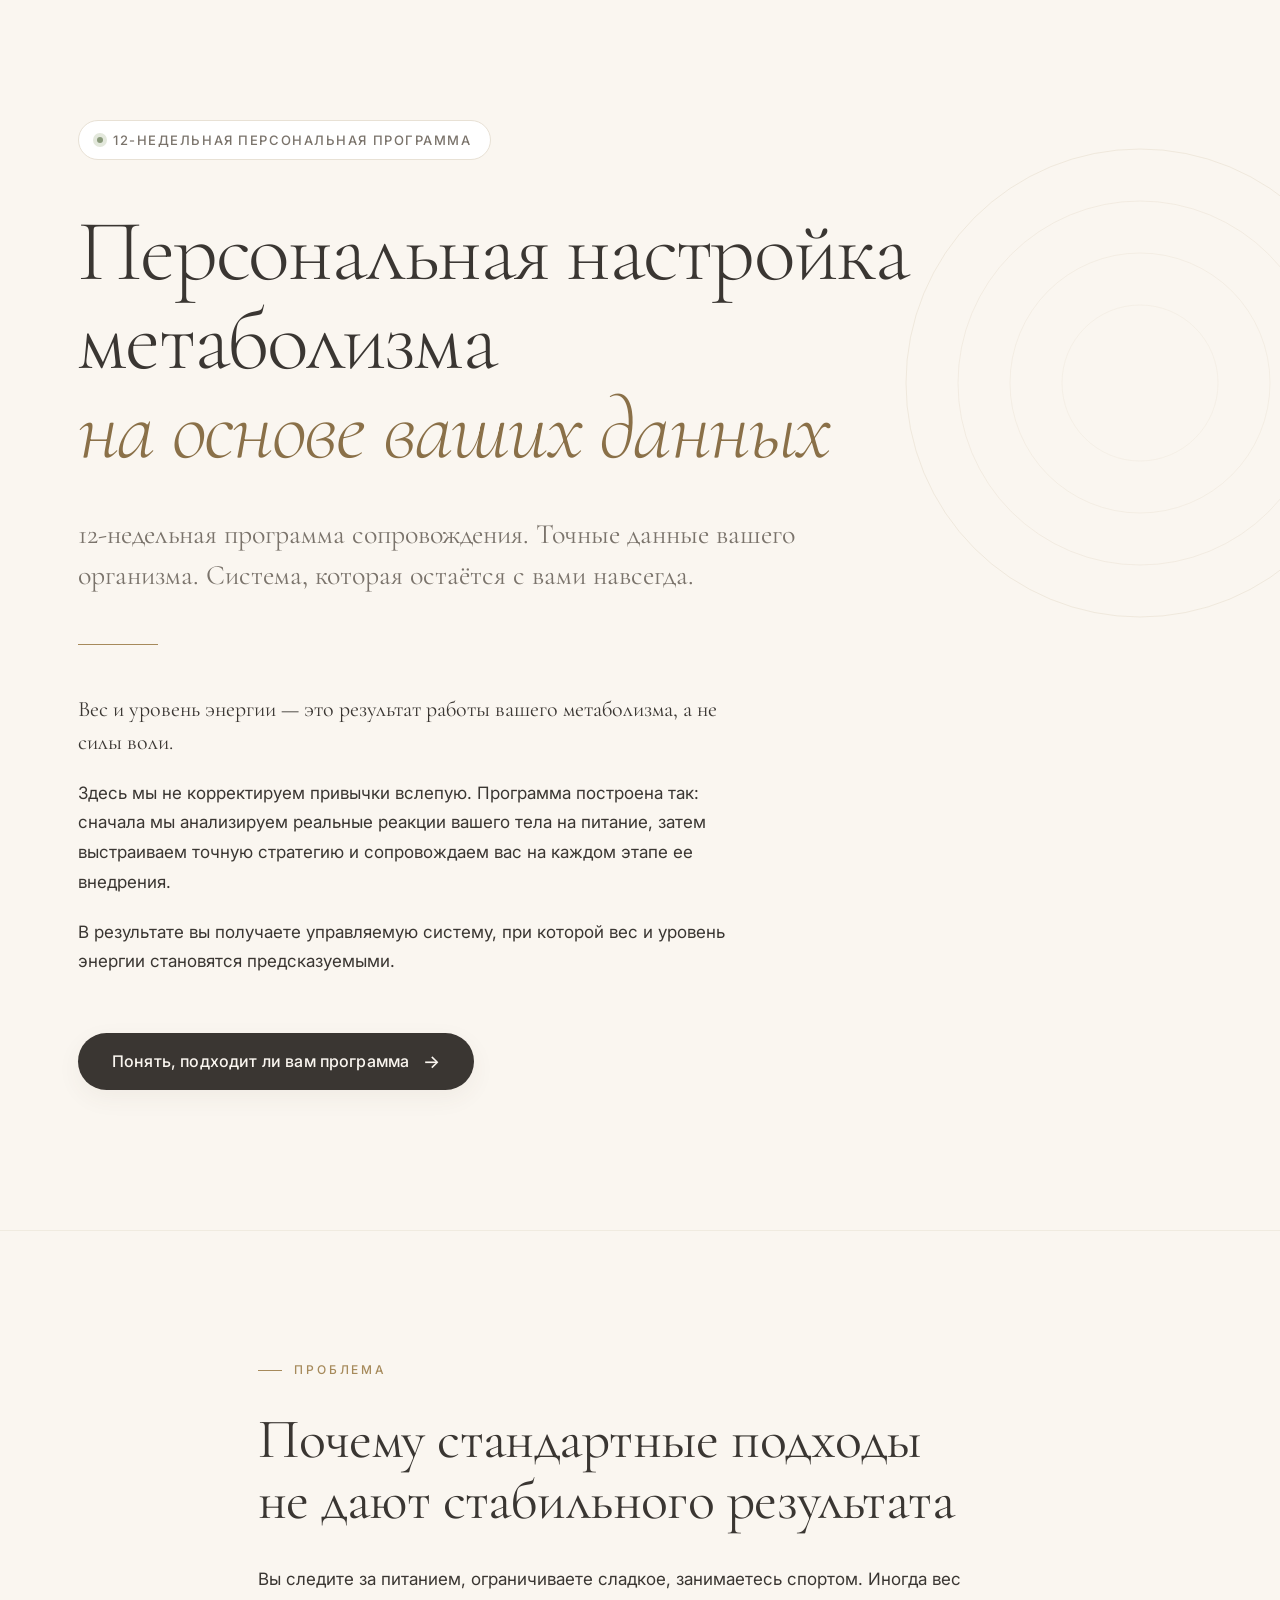
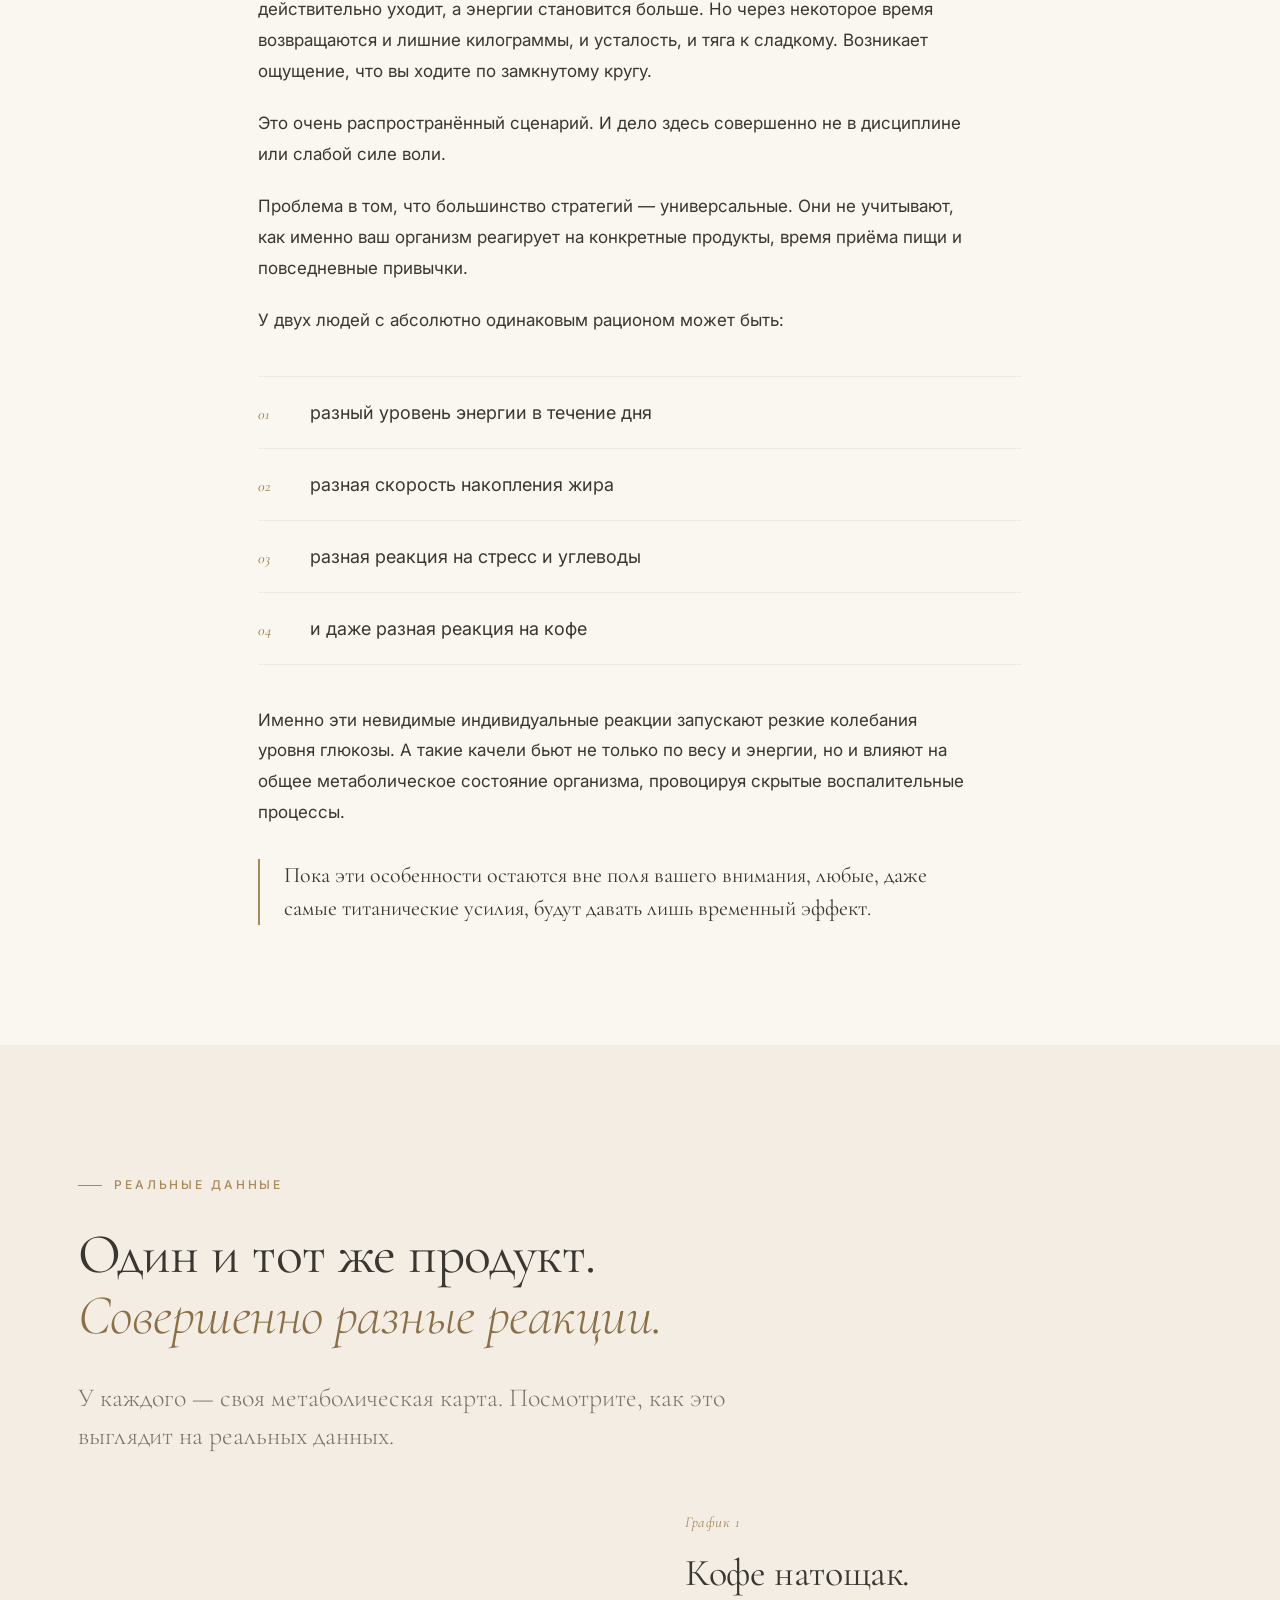
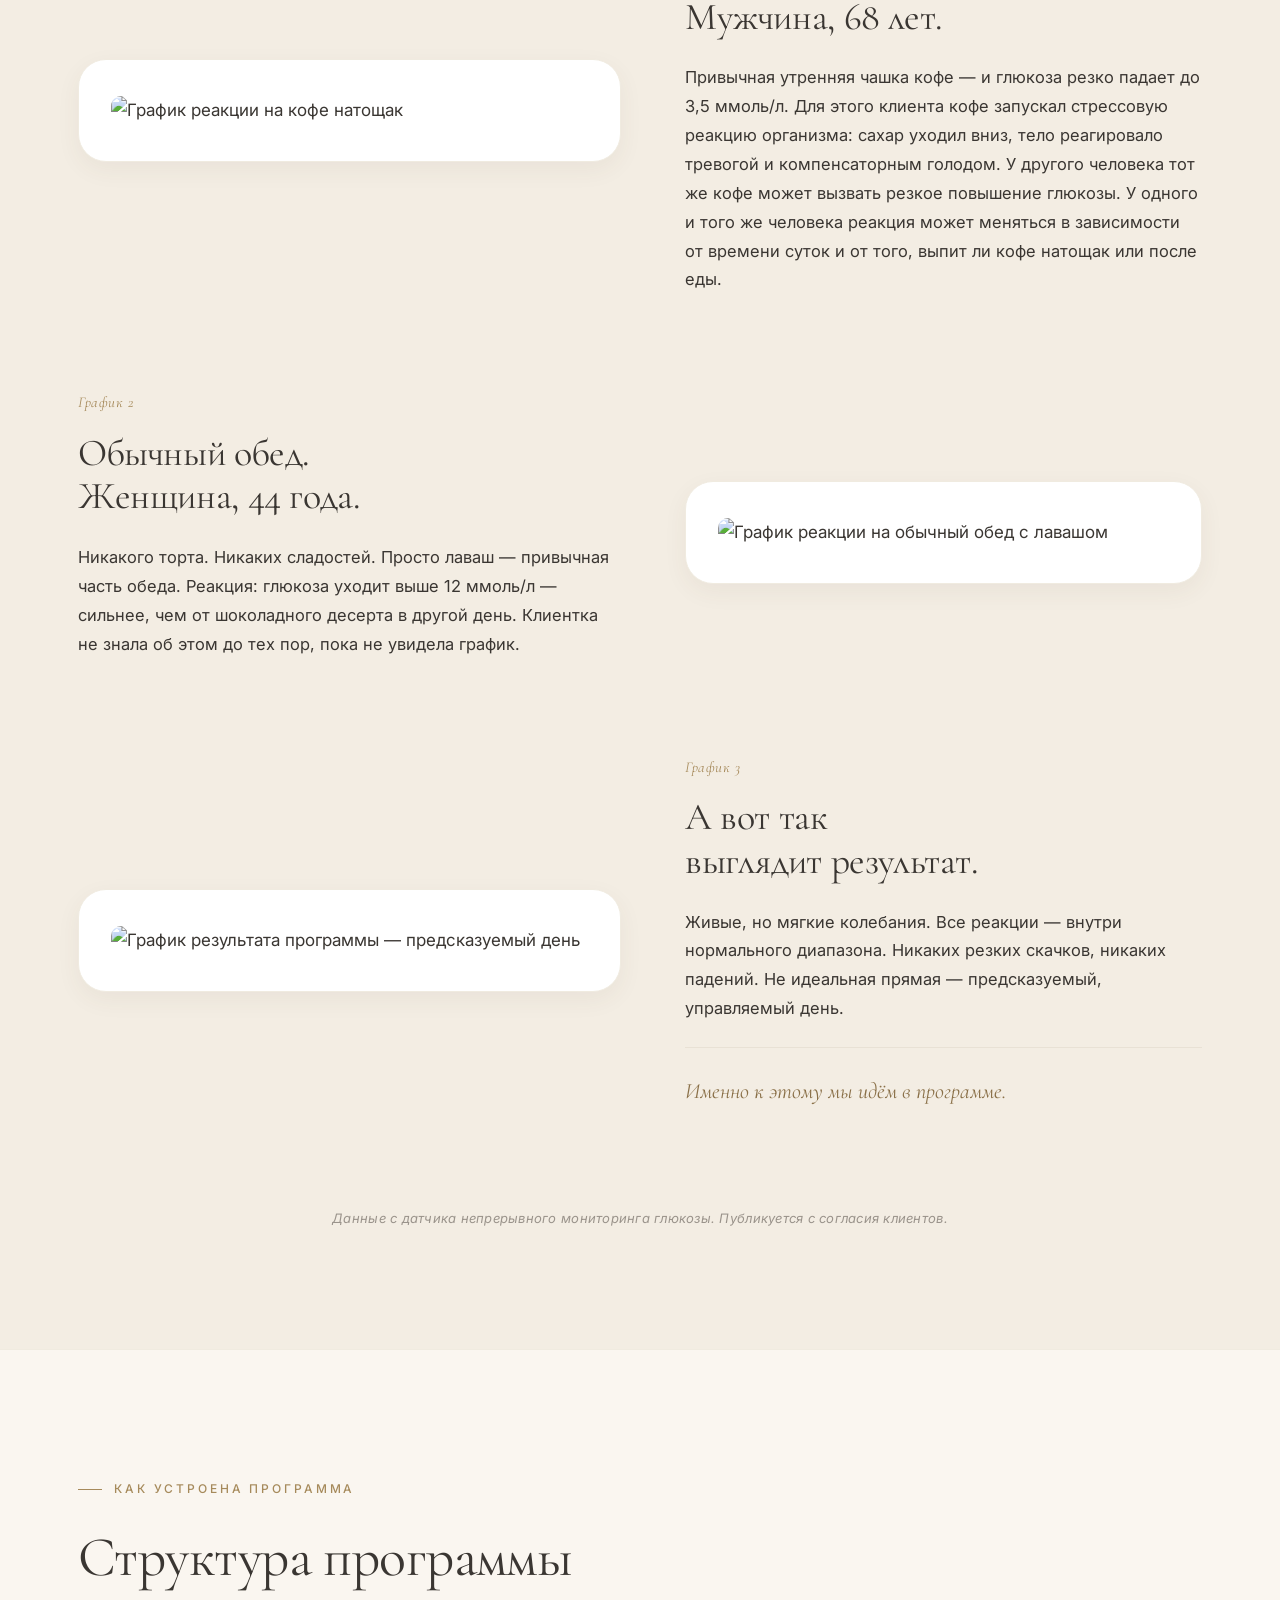
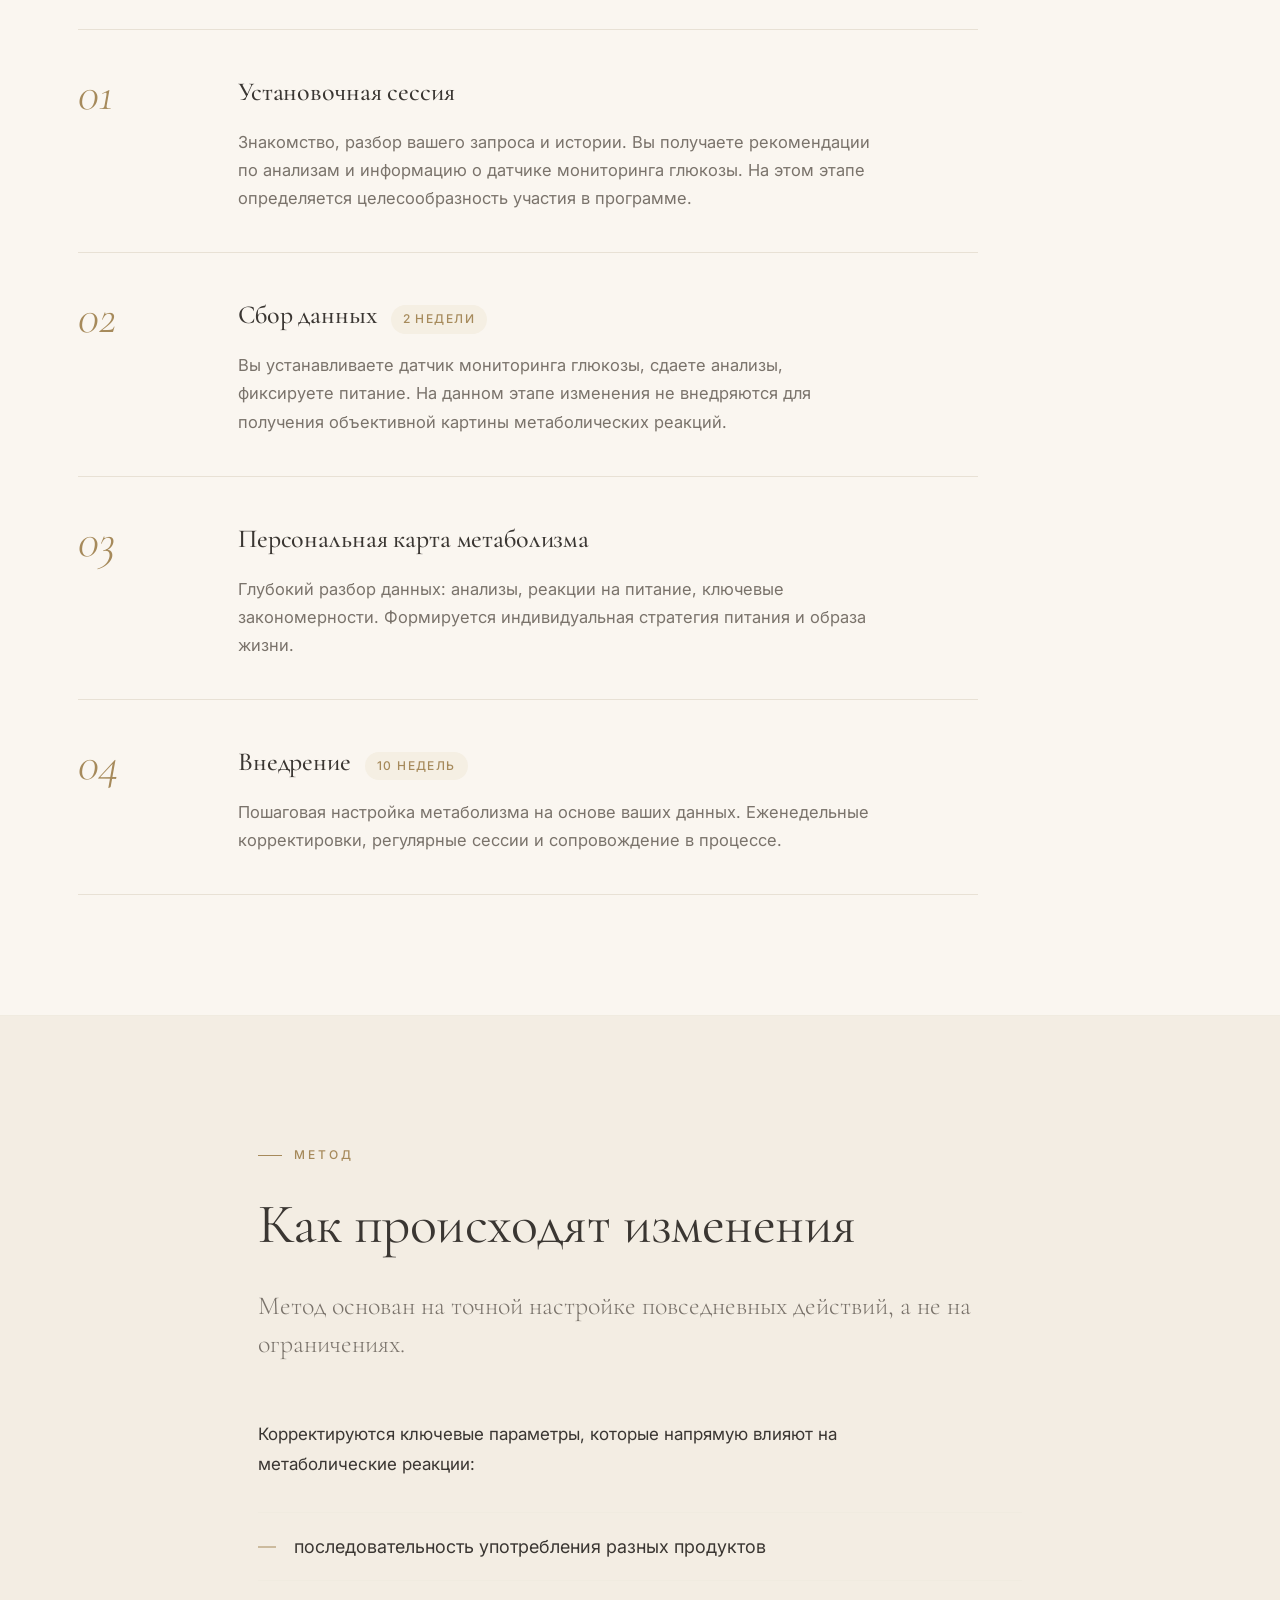
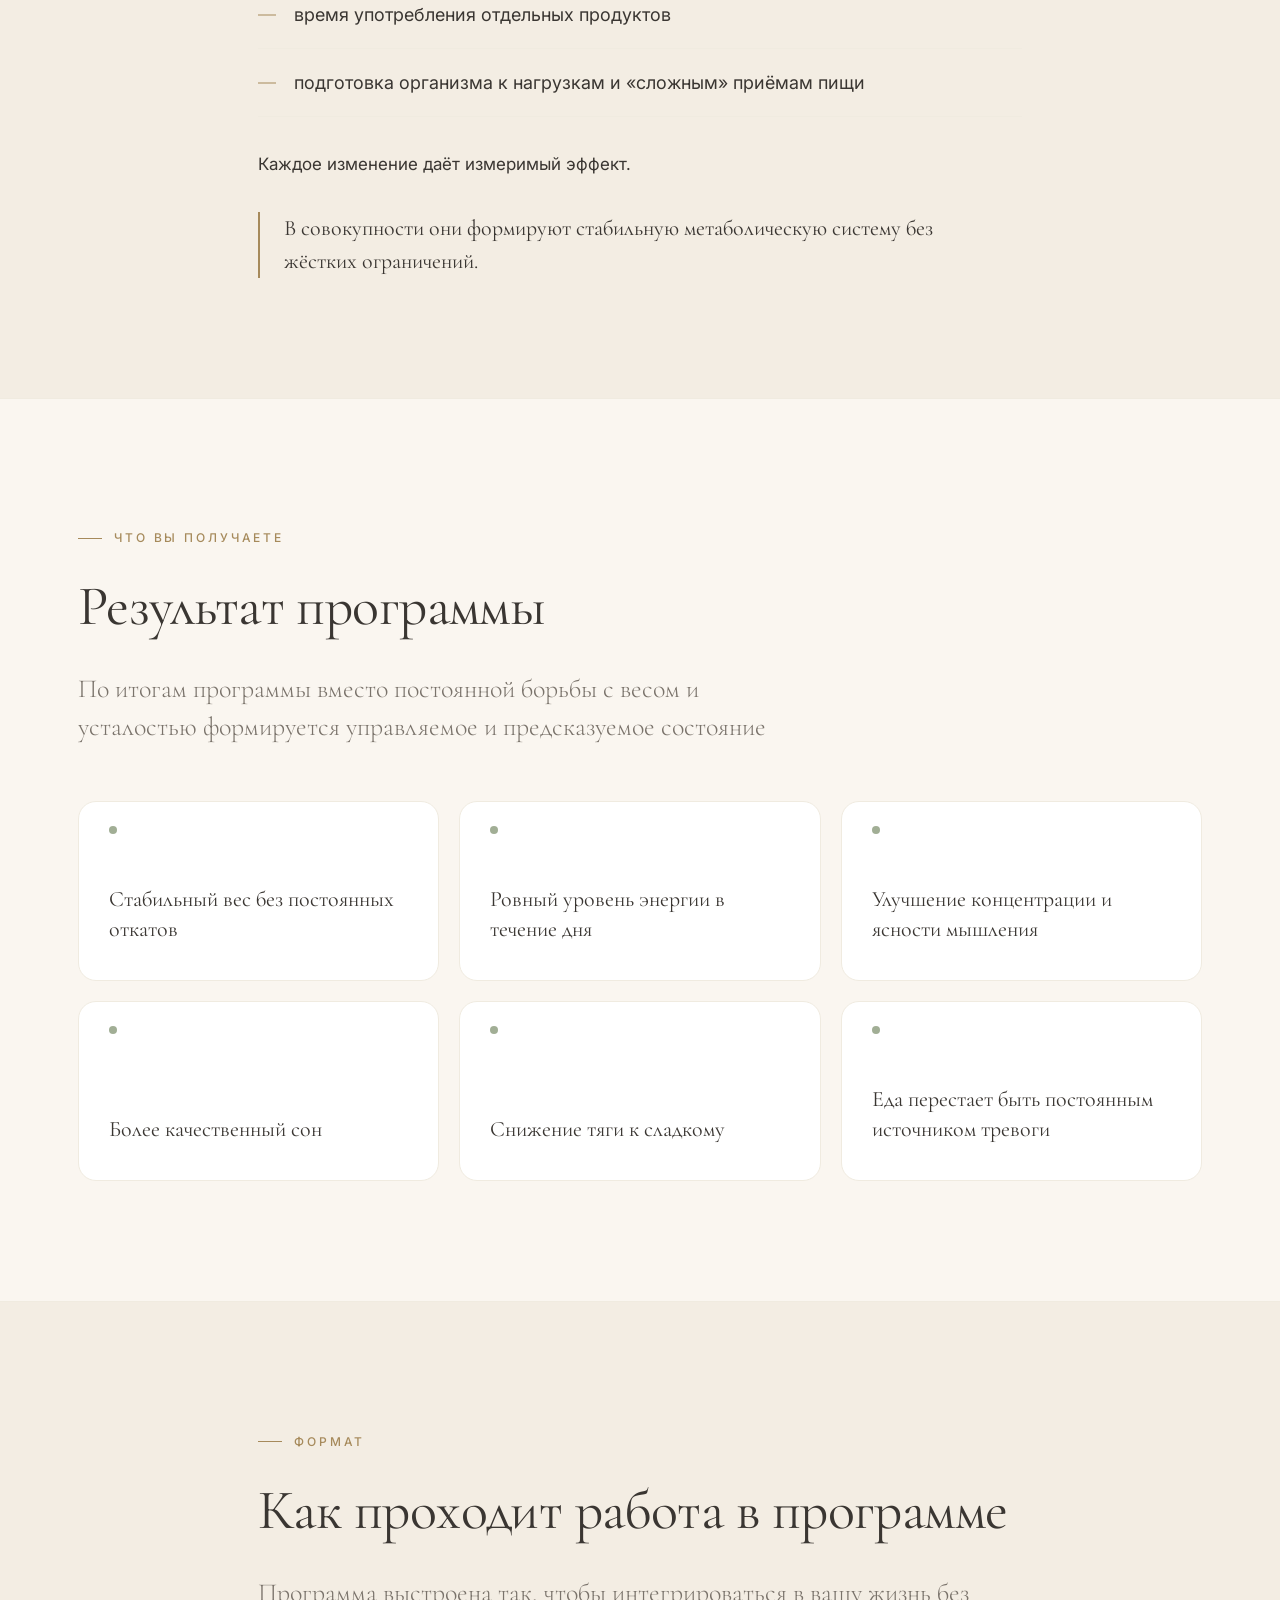
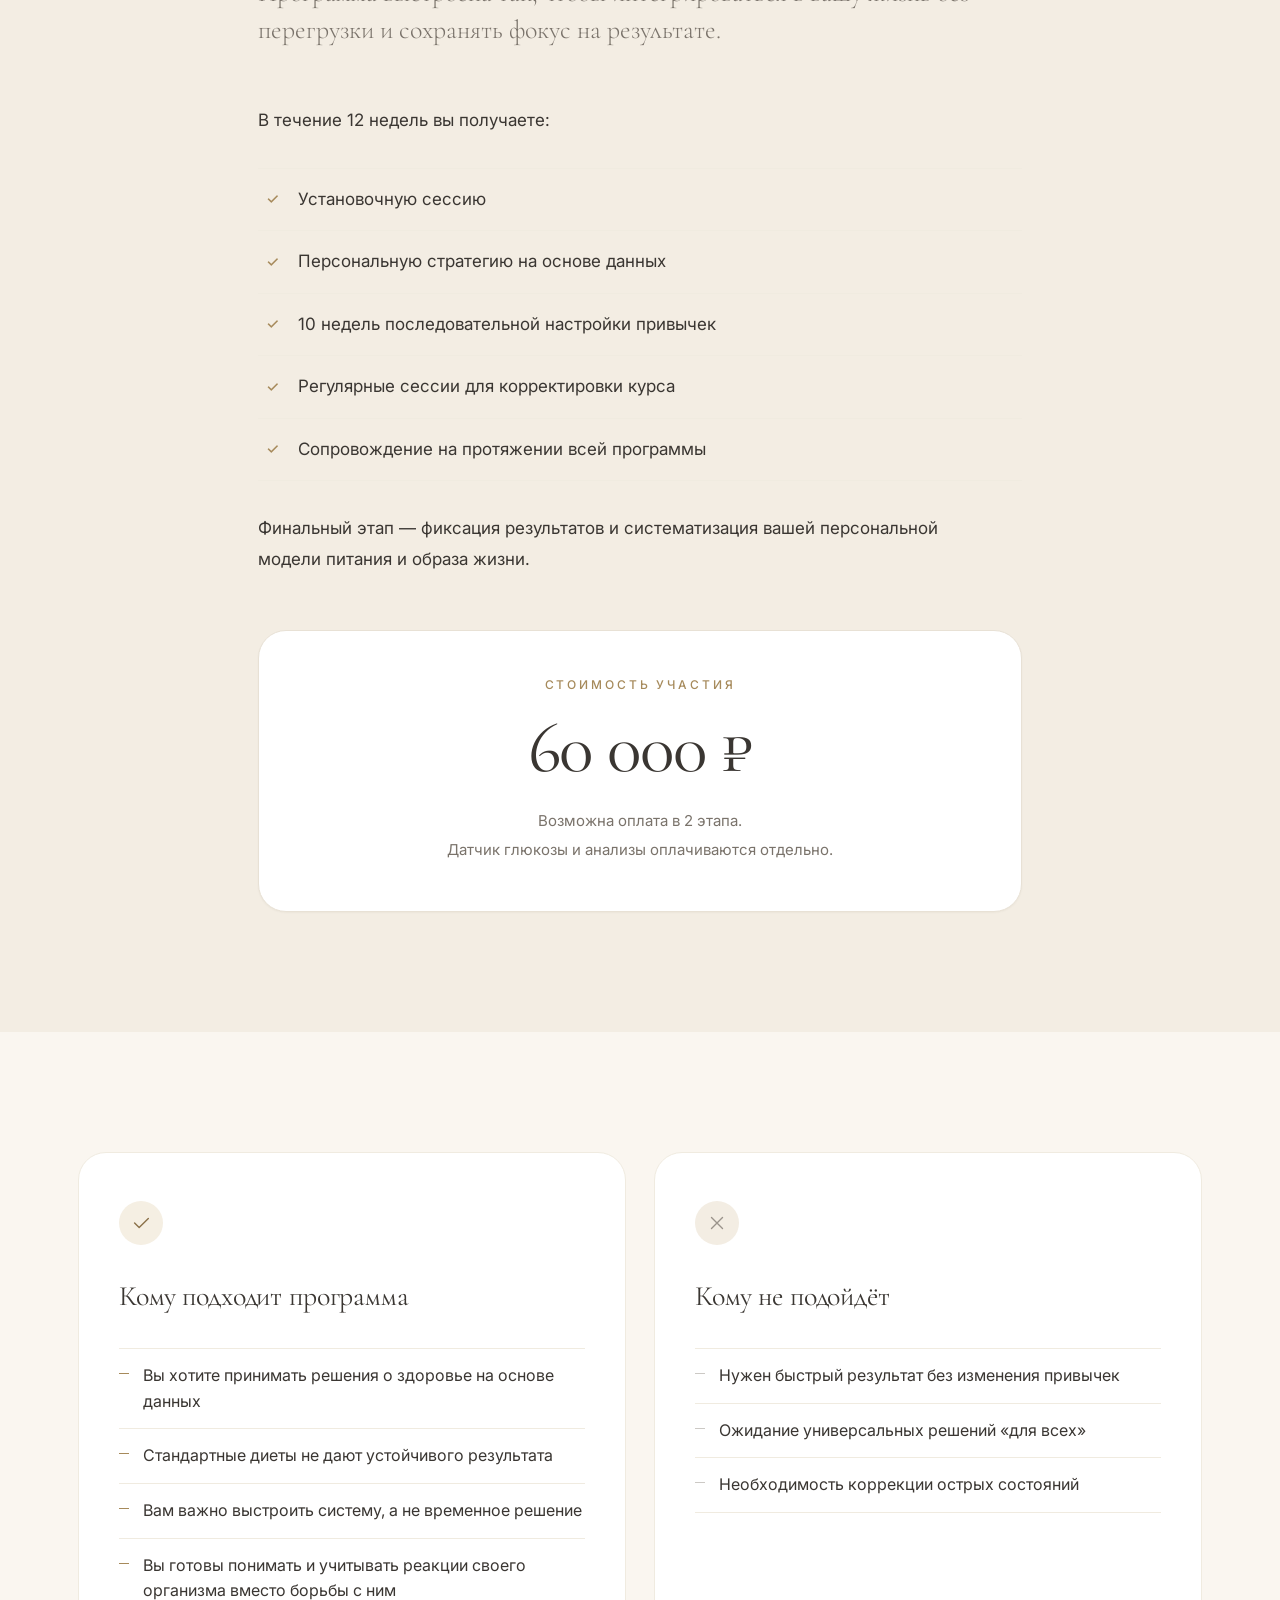
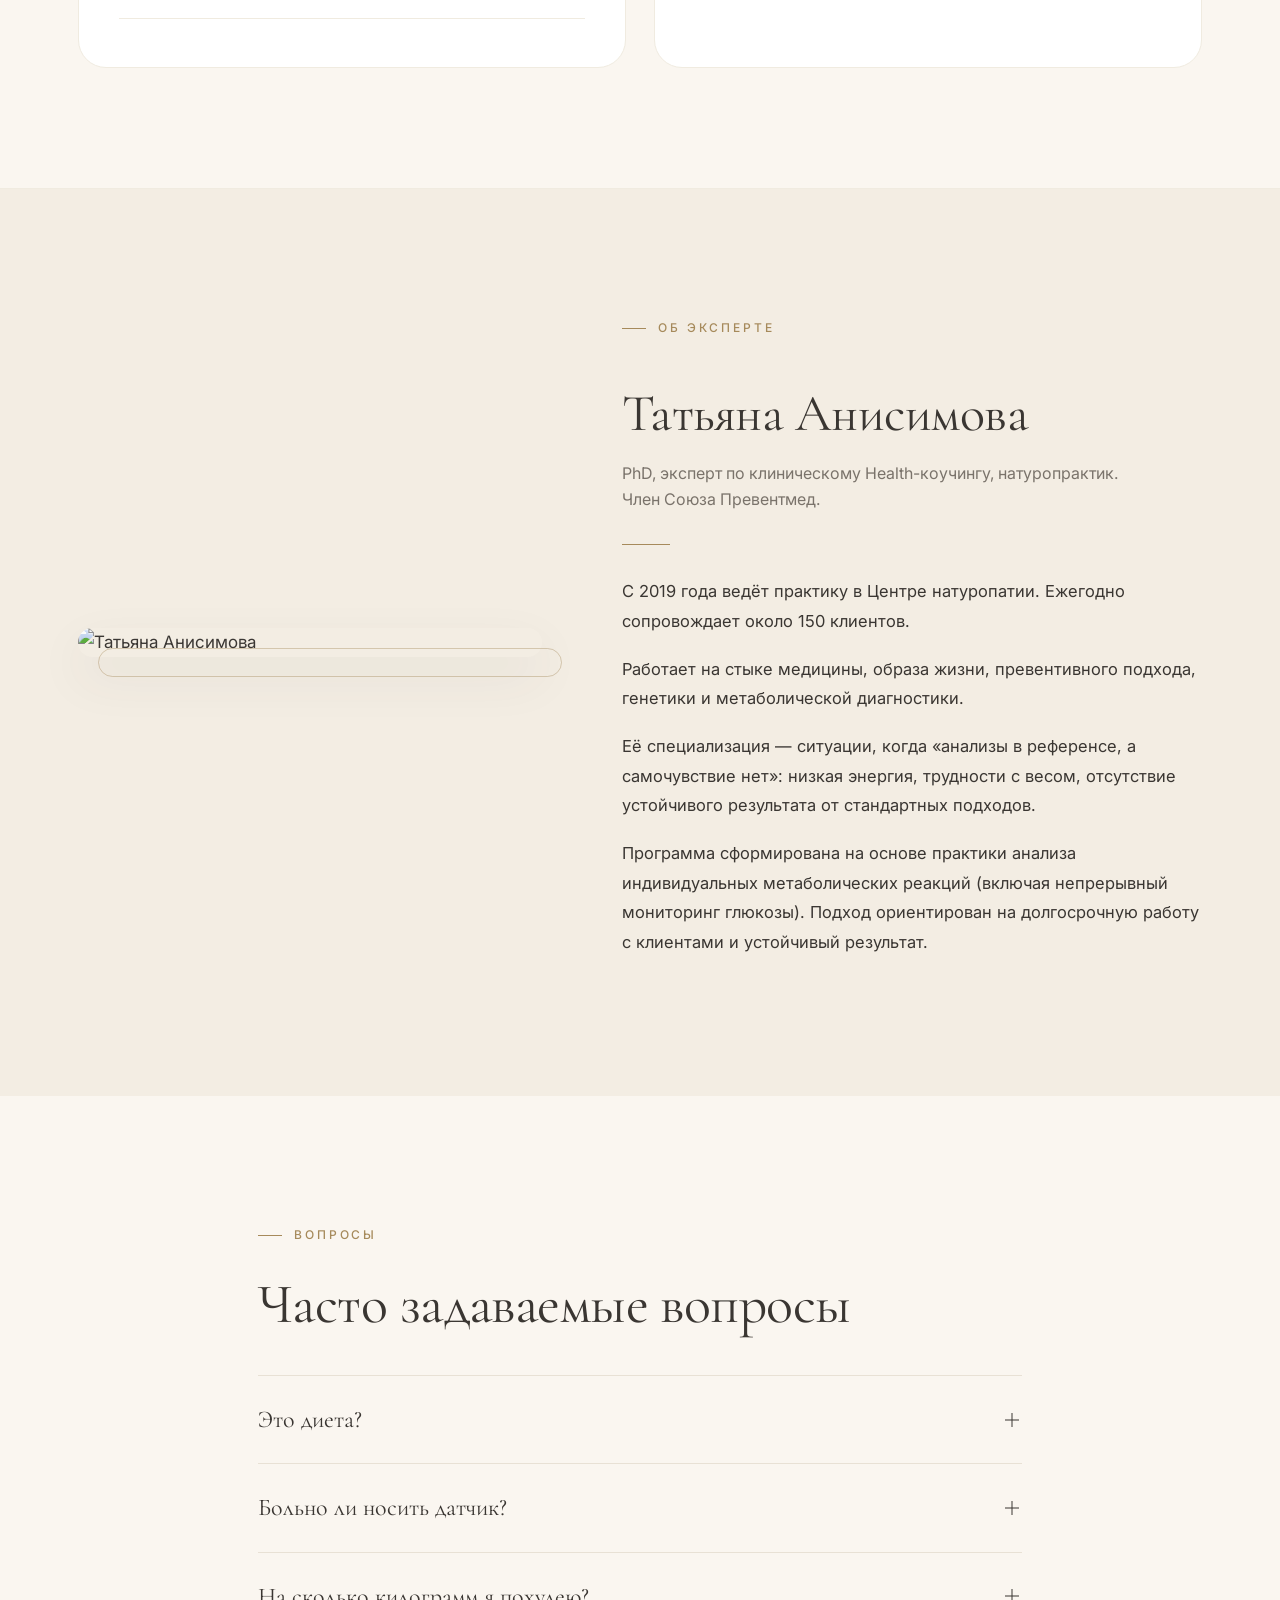
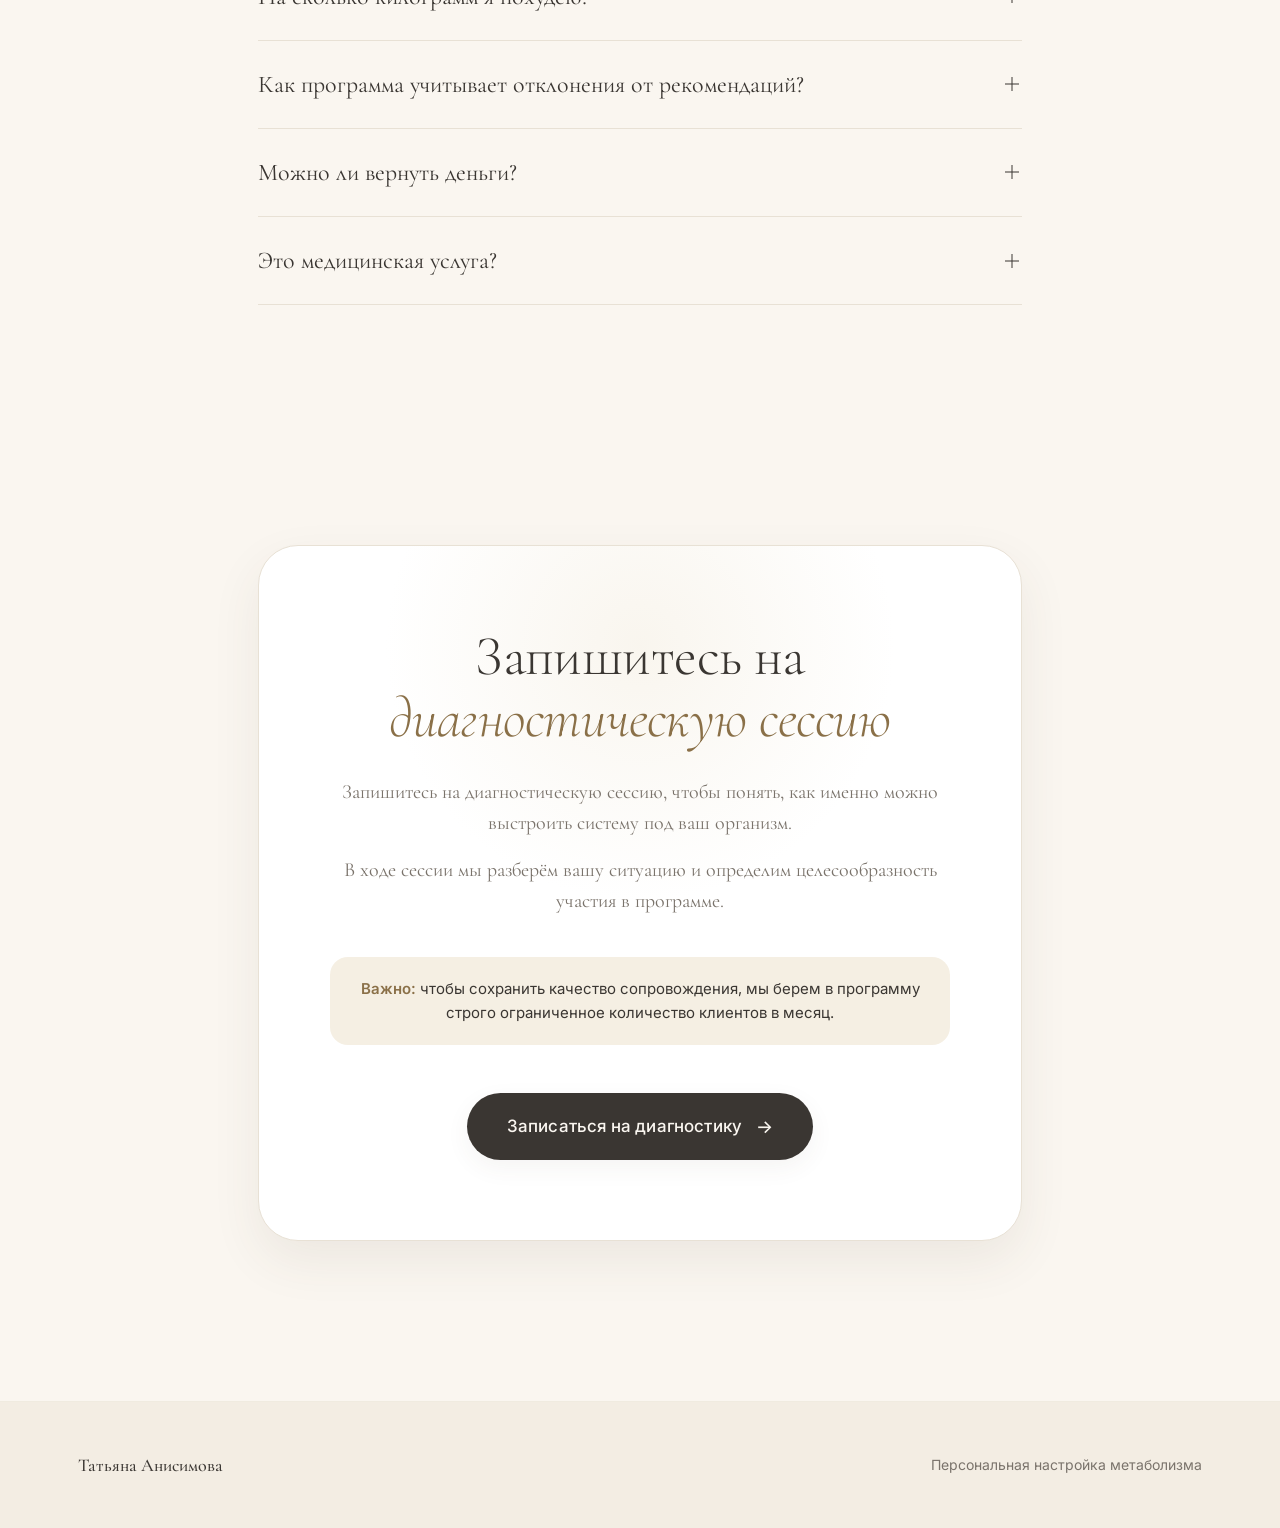
==== index.html @ 41a12654 "Add files via upload" ====
<!DOCTYPE html>
<html lang="ru">
<head>
  <meta charset="UTF-8" />
  <meta name="viewport" content="width=device-width, initial-scale=1.0" />
  <title>Персональная настройка метаболизма — Татьяна Анисимова</title>
  <meta name="description" content="12-недельная программа сопровождения. Точные данные вашего организма. Система, которая остаётся с вами навсегда." />

  <link rel="preconnect" href="https://fonts.googleapis.com" />
  <link rel="preconnect" href="https://fonts.gstatic.com" crossorigin />
  <link href="https://fonts.googleapis.com/css2?family=Cormorant+Garamond:wght@300;400;500;600&family=Inter:wght@300;400;500;600&display=swap" rel="stylesheet" />

  <link rel="stylesheet" href="styles.css" />
</head>
<body>

  <!-- 1. HERO -->
  <section class="hero" id="top">
    <div class="container">
      <div class="hero__eyebrow reveal">
        <span class="dot"></span>
        <span>12-недельная персональная программа</span>
      </div>

      <h1 class="hero__title reveal">
        Персональная настройка метаболизма<br />
        <em>на основе ваших данных</em>
      </h1>

      <p class="hero__lead reveal">
        12-недельная программа сопровождения. Точные данные вашего организма. Система, которая остаётся с вами навсегда.
      </p>

      <div class="hero__divider reveal"></div>

      <div class="hero__body reveal">
        <p>
          Вес и уровень энергии — это результат работы вашего метаболизма, а не силы воли.
        </p>
        <p>
          Здесь мы не корректируем привычки вслепую. Программа построена так: сначала мы анализируем реальные реакции вашего тела на питание, затем выстраиваем точную стратегию и сопровождаем вас на каждом этапе ее внедрения.
        </p>
        <p>
          В результате вы получаете управляемую систему, при которой вес и уровень энергии становятся предсказуемыми.
        </p>
      </div>

      <a href="https://tally.so/r/BzbNQ4" class="btn btn--primary reveal" target="_blank" rel="noopener">
        Понять, подходит ли вам программа
        <span class="btn__arrow" aria-hidden="true">→</span>
      </a>
    </div>

    <div class="hero__ornament" aria-hidden="true">
      <svg viewBox="0 0 400 400" xmlns="http://www.w3.org/2000/svg">
        <circle cx="200" cy="200" r="180" fill="none" stroke="currentColor" stroke-width="0.5" opacity="0.4"/>
        <circle cx="200" cy="200" r="140" fill="none" stroke="currentColor" stroke-width="0.5" opacity="0.3"/>
        <circle cx="200" cy="200" r="100" fill="none" stroke="currentColor" stroke-width="0.5" opacity="0.25"/>
        <circle cx="200" cy="200" r="60" fill="none" stroke="currentColor" stroke-width="0.5" opacity="0.2"/>
      </svg>
    </div>
  </section>

  <!-- 2. PROBLEM -->
  <section class="section problem">
    <div class="container container--narrow">
      <div class="section__label reveal">Проблема</div>
      <h2 class="section__title reveal">
        Почему стандартные подходы<br />не дают стабильного результата
      </h2>

      <div class="prose reveal">
        <p>
          Вы следите за питанием, ограничиваете сладкое, занимаетесь спортом. Иногда вес действительно уходит, а энергии становится больше. Но через некоторое время возвращаются и лишние килограммы, и усталость, и тяга к сладкому. Возникает ощущение, что вы ходите по замкнутому кругу.
        </p>
        <p>
          Это очень распространённый сценарий. И дело здесь совершенно не в дисциплине или слабой силе воли.
        </p>
        <p>
          Проблема в том, что большинство стратегий — универсальные. Они не учитывают, как именно ваш организм реагирует на конкретные продукты, время приёма пищи и повседневные привычки.
        </p>
        <p>У двух людей с абсолютно одинаковым рационом может быть:</p>
      </div>

      <ul class="reasons reveal">
        <li><span class="reasons__num">01</span>разный уровень энергии в течение дня</li>
        <li><span class="reasons__num">02</span>разная скорость накопления жира</li>
        <li><span class="reasons__num">03</span>разная реакция на стресс и углеводы</li>
        <li><span class="reasons__num">04</span>и даже разная реакция на кофе</li>
      </ul>

      <div class="prose reveal">
        <p>
          Именно эти невидимые индивидуальные реакции запускают резкие колебания уровня глюкозы. А такие качели бьют не только по весу и энергии, но и влияют на общее метаболическое состояние организма, провоцируя скрытые воспалительные процессы.
        </p>
        <p class="prose__accent">
          Пока эти особенности остаются вне поля вашего внимания, любые, даже самые титанические усилия, будут давать лишь временный эффект.
        </p>
      </div>
    </div>
  </section>

  <!-- 3. CASE / EVIDENCE -->
  <section class="section evidence">
    <div class="container">
      <div class="section__label reveal">Реальные данные</div>
      <h2 class="section__title reveal">
        Один и тот же продукт.<br /><em>Совершенно разные реакции.</em>
      </h2>
      <p class="section__lead reveal">
        У каждого — своя метаболическая карта. Посмотрите, как это выглядит на реальных данных.
      </p>

      <div class="cases">

        <article class="case reveal">
          <div class="case__media">
            <img src="assets/graph1.jpeg" alt="График реакции на кофе натощак" loading="lazy" />
          </div>
          <div class="case__body">
            <div class="case__num">График 1</div>
            <h3 class="case__title">Кофе натощак.<br />Мужчина, 68 лет.</h3>
            <p>
              Привычная утренняя чашка кофе — и глюкоза резко падает до 3,5 ммоль/л. Для этого клиента кофе запускал стрессовую реакцию организма: сахар уходил вниз, тело реагировало тревогой и компенсаторным голодом. У другого человека тот же кофе может вызвать резкое повышение глюкозы. У одного и того же человека реакция может меняться в зависимости от времени суток и от того, выпит ли кофе натощак или после еды.
            </p>
          </div>
        </article>

        <article class="case case--reverse reveal">
          <div class="case__media">
            <img src="assets/graph2.jpeg" alt="График реакции на обычный обед с лавашом" loading="lazy" />
          </div>
          <div class="case__body">
            <div class="case__num">График 2</div>
            <h3 class="case__title">Обычный обед.<br />Женщина, 44 года.</h3>
            <p>
              Никакого торта. Никаких сладостей. Просто лаваш — привычная часть обеда. Реакция: глюкоза уходит выше 12 ммоль/л — сильнее, чем от шоколадного десерта в другой день. Клиентка не знала об этом до тех пор, пока не увидела график.
            </p>
          </div>
        </article>

        <article class="case reveal">
          <div class="case__media">
            <img src="assets/graph3.jpeg" alt="График результата программы — предсказуемый день" loading="lazy" />
          </div>
          <div class="case__body">
            <div class="case__num">График 3</div>
            <h3 class="case__title">А вот так<br />выглядит результат.</h3>
            <p>
              Живые, но мягкие колебания. Все реакции — внутри нормального диапазона. Никаких резких скачков, никаких падений. Не идеальная прямая — предсказуемый, управляемый день.
            </p>
            <p class="case__highlight">Именно к этому мы идём в программе.</p>
          </div>
        </article>

      </div>

      <p class="evidence__note reveal">
        <em>Данные с датчика непрерывного мониторинга глюкозы. Публикуется с согласия клиентов.</em>
      </p>
    </div>
  </section>

  <!-- 4. PROGRAM STRUCTURE -->
  <section class="section structure">
    <div class="container">
      <div class="section__label reveal">Как устроена программа</div>
      <h2 class="section__title reveal">Структура программы</h2>

      <ol class="steps">
        <li class="step reveal">
          <div class="step__num">01</div>
          <div class="step__content">
            <h3>Установочная сессия</h3>
            <p>Знакомство, разбор вашего запроса и истории. Вы получаете рекомендации по анализам и информацию о датчике мониторинга глюкозы. На этом этапе определяется целесообразность участия в программе.</p>
          </div>
        </li>

        <li class="step reveal">
          <div class="step__num">02</div>
          <div class="step__content">
            <h3>Сбор данных <span class="step__meta">2 недели</span></h3>
            <p>Вы устанавливаете датчик мониторинга глюкозы, сдаете анализы, фиксируете питание. На данном этапе изменения не внедряются для получения объективной картины метаболических реакций.</p>
          </div>
        </li>

        <li class="step reveal">
          <div class="step__num">03</div>
          <div class="step__content">
            <h3>Персональная карта метаболизма</h3>
            <p>Глубокий разбор данных: анализы, реакции на питание, ключевые закономерности. Формируется индивидуальная стратегия питания и образа жизни.</p>
          </div>
        </li>

        <li class="step reveal">
          <div class="step__num">04</div>
          <div class="step__content">
            <h3>Внедрение <span class="step__meta">10 недель</span></h3>
            <p>Пошаговая настройка метаболизма на основе ваших данных. Еженедельные корректировки, регулярные сессии и сопровождение в процессе.</p>
          </div>
        </li>
      </ol>
    </div>
  </section>

  <!-- 5. HOW CHANGE HAPPENS -->
  <section class="section change">
    <div class="container container--narrow">
      <div class="section__label reveal">Метод</div>
      <h2 class="section__title reveal">Как происходят изменения</h2>

      <p class="section__lead reveal">
        Метод основан на точной настройке повседневных действий, а не на ограничениях.
      </p>

      <p class="prose reveal">
        Корректируются ключевые параметры, которые напрямую влияют на метаболические реакции:
      </p>

      <ul class="params reveal">
        <li>последовательность употребления разных продуктов</li>
        <li>время употребления отдельных продуктов</li>
        <li>подготовка организма к нагрузкам и «сложным» приёмам пищи</li>
      </ul>

      <div class="prose reveal">
        <p>Каждое изменение даёт измеримый эффект.</p>
        <p class="prose__accent">
          В совокупности они формируют стабильную метаболическую систему без жёстких ограничений.
        </p>
      </div>
    </div>
  </section>

  <!-- 6. RESULTS -->
  <section class="section results">
    <div class="container">
      <div class="section__label reveal">Что вы получаете</div>
      <h2 class="section__title reveal">Результат программы</h2>

      <p class="section__lead reveal">
        По итогам программы вместо постоянной борьбы с весом и усталостью формируется управляемое и предсказуемое состояние
      </p>

      <div class="results__grid">
        <div class="result-card reveal"><span>Стабильный вес без постоянных откатов</span></div>
        <div class="result-card reveal"><span>Ровный уровень энергии в течение дня</span></div>
        <div class="result-card reveal"><span>Улучшение концентрации и ясности мышления</span></div>
        <div class="result-card reveal"><span>Более качественный сон</span></div>
        <div class="result-card reveal"><span>Снижение тяги к сладкому</span></div>
        <div class="result-card reveal"><span>Еда перестает быть постоянным источником тревоги</span></div>
      </div>
    </div>
  </section>

  <!-- 7. PROGRAM DETAILS -->
  <section class="section details">
    <div class="container container--narrow">
      <div class="section__label reveal">Формат</div>
      <h2 class="section__title reveal">Как проходит работа в программе</h2>

      <p class="section__lead reveal">
        Программа выстроена так, чтобы интегрироваться в вашу жизнь без перегрузки и сохранять фокус на результате.
      </p>

      <p class="prose reveal">В течение 12 недель вы получаете:</p>

      <ul class="includes reveal">
        <li>Установочную сессию</li>
        <li>Персональную стратегию на основе данных</li>
        <li>10 недель последовательной настройки привычек</li>
        <li>Регулярные сессии для корректировки курса</li>
        <li>Сопровождение на протяжении всей программы</li>
      </ul>

      <p class="prose reveal">
        Финальный этап — фиксация результатов и систематизация вашей персональной модели питания и образа жизни.
      </p>

      <div class="price reveal">
        <div class="price__label">Стоимость участия</div>
        <div class="price__amount">60 000 ₽</div>
        <div class="price__notes">
          <p>Возможна оплата в 2 этапа.</p>
          <p>Датчик глюкозы и анализы оплачиваются отдельно.</p>
        </div>
      </div>
    </div>
  </section>

  <!-- 8. WHO FOR / NOT FOR -->
  <section class="section fit">
    <div class="container">
      <div class="fit__grid">
        <div class="fit__col reveal">
          <div class="fit__icon" aria-hidden="true">
            <svg viewBox="0 0 24 24" fill="none" xmlns="http://www.w3.org/2000/svg">
              <path d="M5 12l5 5L20 7" stroke="currentColor" stroke-width="1.5" stroke-linecap="round" stroke-linejoin="round"/>
            </svg>
          </div>
          <h3>Кому подходит программа</h3>
          <ul>
            <li>Вы хотите принимать решения о здоровье на основе данных</li>
            <li>Стандартные диеты не дают устойчивого результата</li>
            <li>Вам важно выстроить систему, а не временное решение</li>
            <li>Вы готовы понимать и учитывать реакции своего организма вместо борьбы с ним</li>
          </ul>
        </div>

        <div class="fit__col fit__col--alt reveal">
          <div class="fit__icon" aria-hidden="true">
            <svg viewBox="0 0 24 24" fill="none" xmlns="http://www.w3.org/2000/svg">
              <path d="M6 6l12 12M18 6L6 18" stroke="currentColor" stroke-width="1.5" stroke-linecap="round"/>
            </svg>
          </div>
          <h3>Кому не подойдёт</h3>
          <ul>
            <li>Нужен быстрый результат без изменения привычек</li>
            <li>Ожидание универсальных решений «для всех»</li>
            <li>Необходимость коррекции острых состояний</li>
          </ul>
        </div>
      </div>
    </div>
  </section>

  <!-- 9. EXPERT -->
  <section class="section expert">
    <div class="container">
      <div class="expert__grid">
        <div class="expert__photo reveal">
          <img src="assets/expert.jpeg" alt="Татьяна Анисимова" loading="lazy" />
        </div>

        <div class="expert__body reveal">
          <div class="section__label">Об эксперте</div>
          <h2 class="expert__name">Татьяна Анисимова</h2>
          <p class="expert__role">
            PhD, эксперт по клиническому Health-коучингу, натуропрактик.<br />
            Член Союза Превентмед.
          </p>

          <div class="expert__divider"></div>

          <div class="prose">
            <p>С 2019 года ведёт практику в Центре натуропатии. Ежегодно сопровождает около 150 клиентов.</p>
            <p>Работает на стыке медицины, образа жизни, превентивного подхода, генетики и метаболической диагностики.</p>
            <p>
              Её специализация — ситуации, когда «анализы в референсе, а самочувствие нет»:
              низкая энергия, трудности с весом, отсутствие устойчивого результата от стандартных подходов.
            </p>
            <p>
              Программа сформирована на основе практики анализа индивидуальных метаболических реакций (включая непрерывный мониторинг глюкозы). Подход ориентирован на долгосрочную работу с клиентами и устойчивый результат.
            </p>
          </div>
        </div>
      </div>
    </div>
  </section>

  <!-- 10. FAQ -->
  <section class="section faq">
    <div class="container container--narrow">
      <div class="section__label reveal">Вопросы</div>
      <h2 class="section__title reveal">Часто задаваемые вопросы</h2>

      <div class="faq__list">
        <details class="faq__item reveal">
          <summary>Это диета?<span class="faq__chev" aria-hidden="true"></span></summary>
          <div class="faq__answer">
            <p>Нет. В программе нет запрещенных продуктов и подсчета калорий. Основой является понимание индивидуальных реакций организма на питание.</p>
          </div>
        </details>

        <details class="faq__item reveal">
          <summary>Больно ли носить датчик?<span class="faq__chev" aria-hidden="true"></span></summary>
          <div class="faq__answer">
            <p>Установка датчика безболезненна, в процессе ношения он не ощущается и не мешает спать, мыться или тренироваться. Срок ношения — 14 дней.</p>
          </div>
        </details>

        <details class="faq__item reveal">
          <summary>На сколько килограмм я похудею?<span class="faq__chev" aria-hidden="true"></span></summary>
          <div class="faq__answer">
            <p>Результат зависит от исходных параметров, образа жизни, а также наличия у вас нарушений пищевого поведения, но изменения начинают ощущаться уже в процессе работы. Наша цель: создать условия, чтобы вес пошел вниз и не возвращался за счет изменения метаболической среды.</p>
          </div>
        </details>

        <details class="faq__item reveal">
          <summary>Как программа учитывает отклонения от рекомендаций?<span class="faq__chev" aria-hidden="true"></span></summary>
          <div class="faq__answer">
            <p>Корректировки — часть процесса. Мы анализируем причины и адаптируем стратегию под реальные условия.</p>
          </div>
        </details>

        <details class="faq__item reveal">
          <summary>Можно ли вернуть деньги?<span class="faq__chev" aria-hidden="true"></span></summary>
          <div class="faq__answer">
            <p>Полный возврат возможен до первой большой сессии-разбора результатов ношения датчика мониторинга глюкозы. После нее программа считается запущенной.</p>
          </div>
        </details>

        <details class="faq__item reveal">
          <summary>Это медицинская услуга?<span class="faq__chev" aria-hidden="true"></span></summary>
          <div class="faq__answer">
            <p>Нет. Это сопровождение по изменению образа жизни. Если есть хронические заболевания, важно согласовать участие с лечащим врачом.</p>
          </div>
        </details>
      </div>
    </div>
  </section>

  <!-- 11. FINAL CTA -->
  <section class="section final-cta">
    <div class="container container--narrow">
      <div class="final-cta__card reveal">
        <h2 class="final-cta__title">
          Запишитесь на<br />
          <em>диагностическую сессию</em>
        </h2>

        <p class="final-cta__text">
          Запишитесь на диагностическую сессию, чтобы понять, как именно можно выстроить систему под ваш организм.
        </p>

        <p class="final-cta__text">
          В ходе сессии мы разберём вашу ситуацию и определим целесообразность участия в программе.
        </p>

        <div class="final-cta__note">
          <strong>Важно:</strong> чтобы сохранить качество сопровождения, мы берем в программу строго ограниченное количество клиентов в месяц.
        </div>

        <a href="https://tally.so/r/BzbNQ4" class="btn btn--primary btn--large" target="_blank" rel="noopener">
          Записаться на диагностику
          <span class="btn__arrow" aria-hidden="true">→</span>
        </a>
      </div>
    </div>
  </section>

  <!-- FOOTER -->
  <footer class="footer">
    <div class="container">
      <div class="footer__inner">
        <div class="footer__name">Татьяна Анисимова</div>
        <div class="footer__meta">Персональная настройка метаболизма</div>
      </div>
    </div>
  </footer>

  <script src="script.js"></script>
</body>
</html>
---- styles.css ----
/* =========================================================
   Reset & Base
   ========================================================= */
*,
*::before,
*::after {
  box-sizing: border-box;
  margin: 0;
  padding: 0;
}

:root {
  /* Warm palette */
  --bg: #faf6f0;
  --bg-alt: #f3ede3;
  --bg-card: #ffffff;
  --text: #3a3632;
  --text-muted: #7a736b;
  --text-soft: #9a938b;

  /* Accent — muted warm gold */
  --accent: #a68a5b;
  --accent-dark: #8a7048;
  --accent-soft: #e8dfcd;
  --accent-bg: #f5efe3;

  /* Secondary — desaturated sage */
  --sage: #8a9a7b;
  --sage-soft: #e3e8dc;

  /* Lines */
  --line: #e8e1d5;
  --line-soft: #f0ebe0;

  /* Radii */
  --r-sm: 10px;
  --r-md: 18px;
  --r-lg: 28px;
  --r-xl: 40px;
  --r-pill: 999px;

  /* Shadows — very soft */
  --shadow-sm: 0 1px 2px rgba(60, 50, 35, 0.04);
  --shadow-md: 0 8px 24px rgba(80, 65, 45, 0.06);
  --shadow-lg: 0 20px 50px rgba(80, 65, 45, 0.08);

  /* Typography */
  --serif: "Cormorant Garamond", "Playfair Display", Georgia, serif;
  --sans: "Inter", -apple-system, BlinkMacSystemFont, "Segoe UI", sans-serif;

  /* Motion */
  --ease: cubic-bezier(0.2, 0.7, 0.2, 1);
}

html {
  scroll-behavior: smooth;
  -webkit-font-smoothing: antialiased;
  -moz-osx-font-smoothing: grayscale;
  text-rendering: optimizeLegibility;
}

body {
  font-family: var(--sans);
  font-size: 17px;
  line-height: 1.7;
  color: var(--text);
  background: var(--bg);
  font-weight: 400;
  overflow-x: hidden;
}

img {
  max-width: 100%;
  height: auto;
  display: block;
}

a {
  color: inherit;
  text-decoration: none;
}

em {
  font-style: italic;
  color: var(--accent-dark);
}

::selection {
  background: var(--accent-soft);
  color: var(--text);
}

/* =========================================================
   Layout
   ========================================================= */
.container {
  width: 100%;
  max-width: 1180px;
  margin: 0 auto;
  padding: 0 28px;
}

.container--narrow {
  max-width: 820px;
}

.section {
  padding: 120px 0;
  position: relative;
}

.section__label {
  font-family: var(--sans);
  font-size: 12px;
  letter-spacing: 0.24em;
  text-transform: uppercase;
  color: var(--accent);
  font-weight: 500;
  margin-bottom: 28px;
  display: inline-flex;
  align-items: center;
  gap: 12px;
}

.section__label::before {
  content: "";
  display: inline-block;
  width: 24px;
  height: 1px;
  background: var(--accent);
}

.section__title {
  font-family: var(--serif);
  font-weight: 400;
  font-size: clamp(34px, 5vw, 56px);
  line-height: 1.1;
  letter-spacing: -0.01em;
  color: var(--text);
  margin-bottom: 32px;
  max-width: 900px;
}

.section__title em {
  font-style: italic;
  color: var(--accent-dark);
  font-weight: 300;
}

.section__lead {
  font-family: var(--serif);
  font-size: clamp(20px, 2.2vw, 26px);
  line-height: 1.45;
  color: var(--text-muted);
  max-width: 720px;
  margin-bottom: 56px;
  font-weight: 300;
}

.prose {
  max-width: 720px;
  color: var(--text);
  font-size: 17px;
  line-height: 1.8;
}

.prose p {
  margin-bottom: 22px;
}

.prose p:last-child {
  margin-bottom: 0;
}

.prose__accent {
  font-family: var(--serif);
  font-size: 22px;
  line-height: 1.5;
  color: var(--text);
  font-weight: 400;
  padding-left: 24px;
  border-left: 2px solid var(--accent);
  margin-top: 32px !important;
}

/* =========================================================
   Navigation
   ========================================================= */
.nav {
  position: sticky;
  top: 0;
  z-index: 50;
  background: rgba(250, 246, 240, 0.85);
  backdrop-filter: saturate(140%) blur(14px);
  -webkit-backdrop-filter: saturate(140%) blur(14px);
  border-bottom: 1px solid var(--line-soft);
}

.nav__inner {
  max-width: 1180px;
  margin: 0 auto;
  padding: 20px 28px;
  display: flex;
  align-items: center;
  justify-content: space-between;
}

.nav__logo {
  display: inline-flex;
  align-items: center;
  gap: 14px;
}

.nav__mark {
  width: 38px;
  height: 38px;
  border-radius: 50%;
  background: var(--accent);
  color: #fff;
  display: inline-flex;
  align-items: center;
  justify-content: center;
  font-family: var(--serif);
  font-size: 15px;
  letter-spacing: 0.02em;
  font-weight: 500;
}

.nav__name {
  font-family: var(--serif);
  font-size: 18px;
  font-weight: 500;
  color: var(--text);
}

.nav__cta {
  font-size: 14px;
  font-weight: 500;
  color: var(--text);
  padding: 10px 22px;
  border: 1px solid var(--line);
  border-radius: var(--r-pill);
  transition: all 0.3s var(--ease);
}

.nav__cta:hover {
  background: var(--text);
  color: var(--bg);
  border-color: var(--text);
}

@media (max-width: 600px) {
  .nav__name {
    display: none;
  }
}

/* =========================================================
   Buttons
   ========================================================= */
.btn {
  display: inline-flex;
  align-items: center;
  gap: 14px;
  font-family: var(--sans);
  font-size: 16px;
  font-weight: 500;
  letter-spacing: 0.01em;
  padding: 18px 34px;
  border-radius: var(--r-pill);
  cursor: pointer;
  transition: all 0.35s var(--ease);
  border: none;
  text-align: left;
  line-height: 1.3;
}

.btn--primary {
  background: var(--text);
  color: var(--bg);
  box-shadow: var(--shadow-md);
}

.btn--primary:hover {
  background: var(--accent-dark);
  transform: translateY(-2px);
  box-shadow: var(--shadow-lg);
}

.btn--large {
  padding: 22px 40px;
  font-size: 17px;
}

.btn__arrow {
  display: inline-block;
  transition: transform 0.35s var(--ease);
  font-size: 18px;
  line-height: 1;
}

.btn:hover .btn__arrow {
  transform: translateX(4px);
}

/* =========================================================
   1. HERO
   ========================================================= */
.hero {
  position: relative;
  padding: 120px 0 140px;
  overflow: hidden;
}

.hero__eyebrow {
  display: inline-flex;
  align-items: center;
  gap: 10px;
  font-size: 13px;
  letter-spacing: 0.12em;
  text-transform: uppercase;
  color: var(--text-muted);
  font-weight: 500;
  padding: 8px 18px;
  border: 1px solid var(--line);
  border-radius: var(--r-pill);
  background: var(--bg-card);
  margin-bottom: 48px;
}

.hero__eyebrow .dot {
  width: 6px;
  height: 6px;
  border-radius: 50%;
  background: var(--sage);
  box-shadow: 0 0 0 4px var(--sage-soft);
  animation: pulse 2.5s infinite;
}

@keyframes pulse {
  0%, 100% { box-shadow: 0 0 0 4px var(--sage-soft); }
  50% { box-shadow: 0 0 0 6px rgba(138, 154, 123, 0.15); }
}

.hero__title {
  font-family: var(--serif);
  font-weight: 300;
  font-size: clamp(42px, 6.8vw, 88px);
  line-height: 1.02;
  letter-spacing: -0.02em;
  color: var(--text);
  max-width: 1000px;
  margin-bottom: 40px;
}

.hero__title em {
  font-style: italic;
  color: var(--accent-dark);
  font-weight: 300;
}

.hero__lead {
  font-family: var(--serif);
  font-size: clamp(20px, 2.3vw, 28px);
  line-height: 1.45;
  color: var(--text-muted);
  max-width: 720px;
  font-weight: 400;
  margin-bottom: 48px;
}

.hero__divider {
  width: 80px;
  height: 1px;
  background: var(--accent);
  margin: 0 0 48px;
}

.hero__body {
  max-width: 680px;
  margin-bottom: 56px;
}

.hero__body p {
  font-size: 17px;
  line-height: 1.75;
  color: var(--text);
  margin-bottom: 20px;
}

.hero__body p:first-child {
  font-family: var(--serif);
  font-size: 22px;
  line-height: 1.5;
  color: var(--text);
  font-weight: 400;
}

.hero__ornament {
  position: absolute;
  top: 10%;
  right: -120px;
  width: 520px;
  height: 520px;
  color: var(--accent);
  opacity: 0.5;
  pointer-events: none;
  animation: slowSpin 80s linear infinite;
}

@keyframes slowSpin {
  from { transform: rotate(0deg); }
  to { transform: rotate(360deg); }
}

@media (max-width: 900px) {
  .hero__ornament {
    width: 340px;
    height: 340px;
    right: -180px;
    top: 2%;
    opacity: 0.35;
  }
}

/* =========================================================
   2. PROBLEM
   ========================================================= */
.problem {
  background: var(--bg);
  border-top: 1px solid var(--line-soft);
}

.reasons {
  list-style: none;
  margin: 40px 0;
  display: grid;
  gap: 0;
}

.reasons li {
  display: flex;
  align-items: baseline;
  gap: 24px;
  padding: 22px 0;
  border-bottom: 1px solid var(--line-soft);
  font-size: 18px;
  color: var(--text);
  line-height: 1.5;
}

.reasons li:first-child {
  border-top: 1px solid var(--line-soft);
}

.reasons__num {
  font-family: var(--serif);
  font-style: italic;
  font-size: 15px;
  color: var(--accent);
  min-width: 28px;
  font-weight: 500;
}

/* =========================================================
   3. EVIDENCE
   ========================================================= */
.evidence {
  background: var(--bg-alt);
  border-top: 1px solid var(--line-soft);
  border-bottom: 1px solid var(--line-soft);
}

.cases {
  display: flex;
  flex-direction: column;
  gap: 80px;
  margin-top: 40px;
}

.case {
  display: grid;
  grid-template-columns: 1.05fr 1fr;
  gap: 64px;
  align-items: center;
}

.case--reverse .case__media {
  grid-column: 2;
  grid-row: 1;
}

.case--reverse .case__body {
  grid-column: 1;
  grid-row: 1;
}

.case__media {
  background: var(--bg-card);
  border-radius: var(--r-lg);
  padding: 36px 32px;
  box-shadow: var(--shadow-md);
  border: 1px solid var(--line-soft);
  transition: transform 0.5s var(--ease), box-shadow 0.5s var(--ease);
}

.case__media:hover {
  transform: translateY(-4px);
  box-shadow: var(--shadow-lg);
}

.case__media img {
  border-radius: var(--r-sm);
  width: 100%;
}

.case__num {
  font-family: var(--serif);
  font-style: italic;
  font-size: 15px;
  color: var(--accent);
  letter-spacing: 0.04em;
  margin-bottom: 16px;
}

.case__title {
  font-family: var(--serif);
  font-weight: 400;
  font-size: clamp(26px, 3.2vw, 38px);
  line-height: 1.15;
  color: var(--text);
  margin-bottom: 24px;
  letter-spacing: -0.01em;
}

.case__body p {
  font-size: 16.5px;
  line-height: 1.75;
  color: var(--text);
  margin-bottom: 16px;
}

.case__highlight {
  font-family: var(--serif);
  font-size: 22px !important;
  font-style: italic;
  color: var(--accent-dark) !important;
  margin-top: 24px !important;
  padding-top: 24px;
  border-top: 1px solid var(--line);
}

.evidence__note {
  margin-top: 80px;
  text-align: center;
  font-size: 13px;
  color: var(--text-soft);
  letter-spacing: 0.02em;
}

.evidence__note em {
  color: var(--text-soft);
  font-style: italic;
}

@media (max-width: 820px) {
  .case,
  .case--reverse {
    grid-template-columns: 1fr;
    gap: 32px;
    direction: ltr;
  }
  .cases {
    gap: 64px;
  }
}

/* =========================================================
   4. STRUCTURE — Steps
   ========================================================= */
.structure {
  background: var(--bg);
}

.steps {
  list-style: none;
  counter-reset: steps;
  margin-top: 40px;
  max-width: 900px;
}

.step {
  display: grid;
  grid-template-columns: 120px 1fr;
  gap: 40px;
  padding: 40px 0;
  border-top: 1px solid var(--line);
  align-items: start;
}

.step:last-child {
  border-bottom: 1px solid var(--line);
}

.step__num {
  font-family: var(--serif);
  font-size: 48px;
  font-weight: 300;
  font-style: italic;
  color: var(--accent);
  line-height: 1;
}

.step__content h3 {
  font-family: var(--serif);
  font-weight: 500;
  font-size: 26px;
  color: var(--text);
  margin-bottom: 14px;
  letter-spacing: -0.005em;
  display: flex;
  align-items: baseline;
  gap: 14px;
  flex-wrap: wrap;
}

.step__meta {
  font-family: var(--sans);
  font-size: 12px;
  font-weight: 500;
  letter-spacing: 0.12em;
  text-transform: uppercase;
  color: var(--accent);
  padding: 4px 12px;
  background: var(--accent-bg);
  border-radius: var(--r-pill);
}

.step__content p {
  font-size: 16.5px;
  line-height: 1.7;
  color: var(--text-muted);
  max-width: 640px;
}

@media (max-width: 700px) {
  .step {
    grid-template-columns: 1fr;
    gap: 12px;
    padding: 32px 0;
  }
  .step__num {
    font-size: 36px;
  }
}

/* =========================================================
   5. CHANGE
   ========================================================= */
.change {
  background: var(--bg-alt);
  border-top: 1px solid var(--line-soft);
  border-bottom: 1px solid var(--line-soft);
}

.params {
  list-style: none;
  margin: 32px 0;
  display: grid;
  gap: 0;
}

.params li {
  padding: 20px 0 20px 36px;
  border-bottom: 1px solid var(--line-soft);
  font-size: 18px;
  color: var(--text);
  line-height: 1.5;
  position: relative;
}

.params li:first-child {
  border-top: 1px solid var(--line-soft);
}

.params li::before {
  content: "";
  position: absolute;
  left: 0;
  top: 50%;
  transform: translateY(-50%);
  width: 18px;
  height: 1px;
  background: var(--accent);
}

/* =========================================================
   6. RESULTS
   ========================================================= */
.results {
  background: var(--bg);
}

.results__grid {
  display: grid;
  grid-template-columns: repeat(auto-fit, minmax(280px, 1fr));
  gap: 20px;
  margin-top: 16px;
}

.result-card {
  background: var(--bg-card);
  border: 1px solid var(--line-soft);
  border-radius: var(--r-md);
  padding: 36px 30px;
  font-family: var(--serif);
  font-size: 22px;
  line-height: 1.35;
  color: var(--text);
  font-weight: 400;
  position: relative;
  transition: all 0.4s var(--ease);
  min-height: 180px;
  display: flex;
  align-items: flex-end;
}

.result-card::before {
  content: "";
  position: absolute;
  top: 24px;
  left: 30px;
  width: 8px;
  height: 8px;
  border-radius: 50%;
  background: var(--sage);
  opacity: 0.8;
}

.result-card:hover {
  transform: translateY(-3px);
  box-shadow: var(--shadow-md);
  border-color: var(--accent-soft);
}

/* =========================================================
   7. DETAILS
   ========================================================= */
.details {
  background: var(--bg-alt);
  border-top: 1px solid var(--line-soft);
}

.includes {
  list-style: none;
  margin: 32px 0;
}

.includes li {
  padding: 18px 0 18px 40px;
  border-bottom: 1px solid var(--line-soft);
  font-size: 17px;
  color: var(--text);
  line-height: 1.5;
  position: relative;
}

.includes li:first-child {
  border-top: 1px solid var(--line-soft);
}

.includes li::before {
  content: "✓";
  position: absolute;
  left: 8px;
  top: 50%;
  transform: translateY(-50%);
  color: var(--accent);
  font-weight: 500;
  font-size: 15px;
}

.price {
  background: var(--bg-card);
  border: 1px solid var(--line);
  border-radius: var(--r-lg);
  padding: 44px;
  margin-top: 56px;
  box-shadow: var(--shadow-sm);
  text-align: center;
}

.price__label {
  font-size: 12px;
  letter-spacing: 0.24em;
  text-transform: uppercase;
  color: var(--accent);
  font-weight: 500;
  margin-bottom: 16px;
}

.price__amount {
  font-family: var(--serif);
  font-size: clamp(48px, 6vw, 72px);
  font-weight: 400;
  color: var(--text);
  line-height: 1;
  letter-spacing: -0.02em;
  margin-bottom: 24px;
}

.price__notes p {
  font-size: 15px;
  color: var(--text-muted);
  margin: 4px 0;
}

/* =========================================================
   8. FIT (Who for / not for)
   ========================================================= */
.fit {
  background: var(--bg);
}

.fit__grid {
  display: grid;
  grid-template-columns: 1fr 1fr;
  gap: 28px;
}

.fit__col {
  background: var(--bg-card);
  border: 1px solid var(--line-soft);
  border-radius: var(--r-lg);
  padding: 48px 40px;
  transition: all 0.4s var(--ease);
}

.fit__col:hover {
  transform: translateY(-3px);
  box-shadow: var(--shadow-md);
}

.fit__icon {
  width: 44px;
  height: 44px;
  border-radius: 50%;
  background: var(--accent-bg);
  color: var(--accent-dark);
  display: inline-flex;
  align-items: center;
  justify-content: center;
  margin-bottom: 28px;
}

.fit__icon svg {
  width: 22px;
  height: 22px;
}

.fit__col--alt .fit__icon {
  background: var(--bg-alt);
  color: var(--text-soft);
}

.fit__col h3 {
  font-family: var(--serif);
  font-weight: 400;
  font-size: 28px;
  color: var(--text);
  margin-bottom: 28px;
  letter-spacing: -0.005em;
}

.fit__col ul {
  list-style: none;
}

.fit__col ul li {
  padding: 14px 0 14px 24px;
  border-top: 1px solid var(--line-soft);
  font-size: 16px;
  line-height: 1.6;
  color: var(--text);
  position: relative;
}

.fit__col ul li::before {
  content: "";
  position: absolute;
  left: 0;
  top: 24px;
  width: 10px;
  height: 1px;
  background: var(--accent);
}

.fit__col--alt ul li::before {
  background: var(--text-soft);
  opacity: 0.5;
}

.fit__col ul li:last-child {
  border-bottom: 1px solid var(--line-soft);
}

@media (max-width: 820px) {
  .fit__grid {
    grid-template-columns: 1fr;
  }
  .fit__col {
    padding: 36px 28px;
  }
}

/* =========================================================
   9. EXPERT
   ========================================================= */
.expert {
  background: var(--bg-alt);
  border-top: 1px solid var(--line-soft);
}

.expert__grid {
  display: grid;
  grid-template-columns: 1fr 1.25fr;
  gap: 80px;
  align-items: center;
}

.expert__photo {
  position: relative;
}

.expert__photo img {
  width: 100%;
  border-radius: var(--r-lg);
  box-shadow: var(--shadow-lg);
  filter: saturate(0.95) contrast(0.98);
}

.expert__photo::after {
  content: "";
  position: absolute;
  inset: 20px -20px -20px 20px;
  border: 1px solid var(--accent);
  border-radius: var(--r-lg);
  z-index: -1;
  opacity: 0.4;
}

.expert__name {
  font-family: var(--serif);
  font-weight: 400;
  font-size: clamp(36px, 4.5vw, 52px);
  line-height: 1.05;
  color: var(--text);
  letter-spacing: -0.01em;
  margin: 20px 0 20px;
}

.expert__role {
  font-size: 16px;
  line-height: 1.6;
  color: var(--text-muted);
  margin-bottom: 32px;
}

.expert__divider {
  width: 48px;
  height: 1px;
  background: var(--accent);
  margin-bottom: 32px;
}

.expert__body .prose p {
  font-size: 16.5px;
  margin-bottom: 18px;
}

@media (max-width: 900px) {
  .expert__grid {
    grid-template-columns: 1fr;
    gap: 48px;
  }
  .expert__photo {
    max-width: 440px;
    margin: 0 auto;
  }
  .expert__photo::after {
    inset: 16px -16px -16px 16px;
  }
}

/* =========================================================
   10. FAQ
   ========================================================= */
.faq {
  background: var(--bg);
}

.faq__list {
  margin-top: 40px;
}

.faq__item {
  border-top: 1px solid var(--line);
  transition: background 0.3s var(--ease);
}

.faq__item:last-child {
  border-bottom: 1px solid var(--line);
}

.faq__item summary {
  padding: 28px 40px 28px 0;
  font-family: var(--serif);
  font-size: clamp(20px, 2vw, 24px);
  font-weight: 400;
  color: var(--text);
  cursor: pointer;
  list-style: none;
  position: relative;
  transition: color 0.3s var(--ease);
  line-height: 1.3;
}

.faq__item summary::-webkit-details-marker {
  display: none;
}

.faq__item summary:hover {
  color: var(--accent-dark);
}

.faq__chev {
  position: absolute;
  right: 0;
  top: 50%;
  transform: translateY(-50%);
  width: 20px;
  height: 20px;
}

.faq__chev::before,
.faq__chev::after {
  content: "";
  position: absolute;
  top: 50%;
  left: 50%;
  background: var(--text);
  transition: transform 0.35s var(--ease), background 0.3s var(--ease);
}

.faq__chev::before {
  width: 14px;
  height: 1px;
  transform: translate(-50%, -50%);
}

.faq__chev::after {
  width: 1px;
  height: 14px;
  transform: translate(-50%, -50%);
}

.faq__item[open] .faq__chev::after {
  transform: translate(-50%, -50%) rotate(90deg);
  opacity: 0;
}

.faq__item[open] .faq__chev::before {
  background: var(--accent);
}

.faq__item[open] summary {
  color: var(--accent-dark);
}

.faq__answer {
  padding: 0 40px 32px 0;
  color: var(--text-muted);
  font-size: 16.5px;
  line-height: 1.75;
  max-width: 760px;
}

/* =========================================================
   11. FINAL CTA
   ========================================================= */
.final-cta {
  background: var(--bg);
  padding-bottom: 160px;
}

.final-cta__card {
  background: var(--bg-card);
  border: 1px solid var(--line);
  border-radius: var(--r-xl);
  padding: 80px 60px;
  text-align: center;
  box-shadow: var(--shadow-lg);
  position: relative;
  overflow: hidden;
}

.final-cta__card::before {
  content: "";
  position: absolute;
  top: -200px;
  left: 50%;
  transform: translateX(-50%);
  width: 600px;
  height: 600px;
  background: radial-gradient(circle, var(--accent-bg) 0%, transparent 60%);
  pointer-events: none;
  opacity: 0.6;
}

.final-cta__title {
  position: relative;
  font-family: var(--serif);
  font-weight: 300;
  font-size: clamp(34px, 5vw, 56px);
  line-height: 1.1;
  color: var(--text);
  margin-bottom: 28px;
  letter-spacing: -0.01em;
}

.final-cta__title em {
  font-style: italic;
  color: var(--accent-dark);
}

.final-cta__text {
  position: relative;
  font-family: var(--serif);
  font-size: 20px;
  line-height: 1.55;
  color: var(--text-muted);
  max-width: 620px;
  margin: 0 auto 16px;
}

.final-cta__note {
  position: relative;
  margin: 40px auto 48px;
  padding: 20px 28px;
  background: var(--accent-bg);
  border-radius: var(--r-md);
  font-size: 15px;
  line-height: 1.6;
  color: var(--text);
  max-width: 620px;
}

.final-cta__note strong {
  color: var(--accent-dark);
  font-weight: 600;
}

.final-cta .btn {
  position: relative;
}

@media (max-width: 640px) {
  .final-cta__card {
    padding: 56px 28px;
  }
  .final-cta {
    padding-bottom: 100px;
  }
}

/* =========================================================
   Footer
   ========================================================= */
.footer {
  padding: 48px 0;
  border-top: 1px solid var(--line-soft);
  background: var(--bg-alt);
}

.footer__inner {
  display: flex;
  align-items: center;
  justify-content: space-between;
  flex-wrap: wrap;
  gap: 16px;
}

.footer__name {
  font-family: var(--serif);
  font-size: 18px;
  font-weight: 500;
  color: var(--text);
}

.footer__meta {
  font-size: 14px;
  color: var(--text-muted);
}

/* =========================================================
   Reveal animation
   ========================================================= */
.reveal {
  opacity: 0;
  transform: translateY(20px);
  transition: opacity 0.9s var(--ease), transform 0.9s var(--ease);
}

.reveal.is-visible {
  opacity: 1;
  transform: translateY(0);
}

@media (prefers-reduced-motion: reduce) {
  *,
  *::before,
  *::after {
    animation-duration: 0.01ms !important;
    transition-duration: 0.01ms !important;
  }
  .reveal {
    opacity: 1;
    transform: none;
  }
}

/* =========================================================
   Responsive refinements
   ========================================================= */
@media (max-width: 720px) {
  .section {
    padding: 80px 0;
  }
  .hero {
    padding: 60px 0 90px;
  }
  .container {
    padding: 0 22px;
  }
  .hero__body p:first-child {
    font-size: 19px;
  }
  .hero__lead {
    margin-bottom: 36px;
  }
  .hero__body {
    margin-bottom: 40px;
  }
  .section__lead {
    margin-bottom: 40px;
  }
  .cases {
    gap: 48px;
  }
  .case__media {
    padding: 24px 20px;
  }
  .price {
    padding: 36px 24px;
  }
  .btn {
    padding: 16px 28px;
    font-size: 15px;
  }
  .btn--large {
    padding: 18px 32px;
    font-size: 16px;
  }
}

@media (max-width: 420px) {
  body {
    font-size: 16px;
  }
  .nav__mark {
    width: 34px;
    height: 34px;
    font-size: 13px;
  }
  .nav__cta {
    padding: 8px 16px;
    font-size: 13px;
  }
}
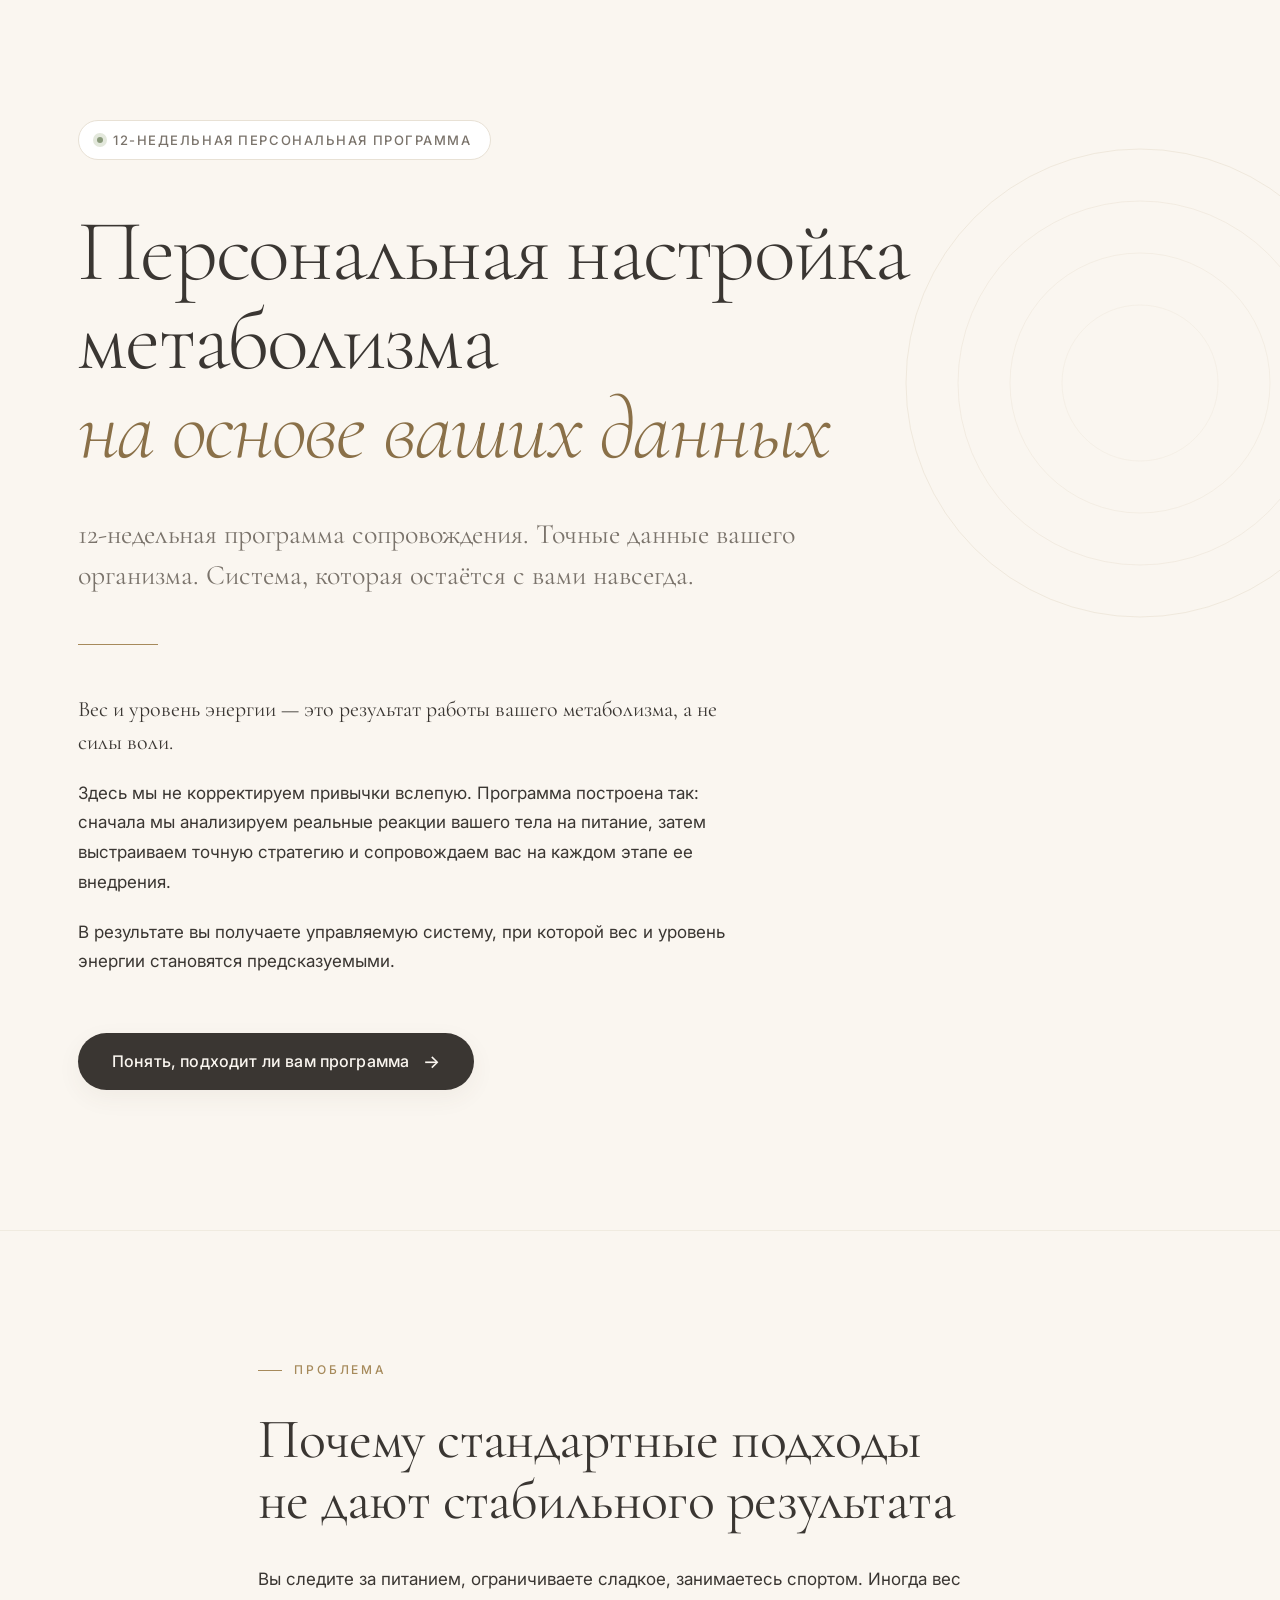
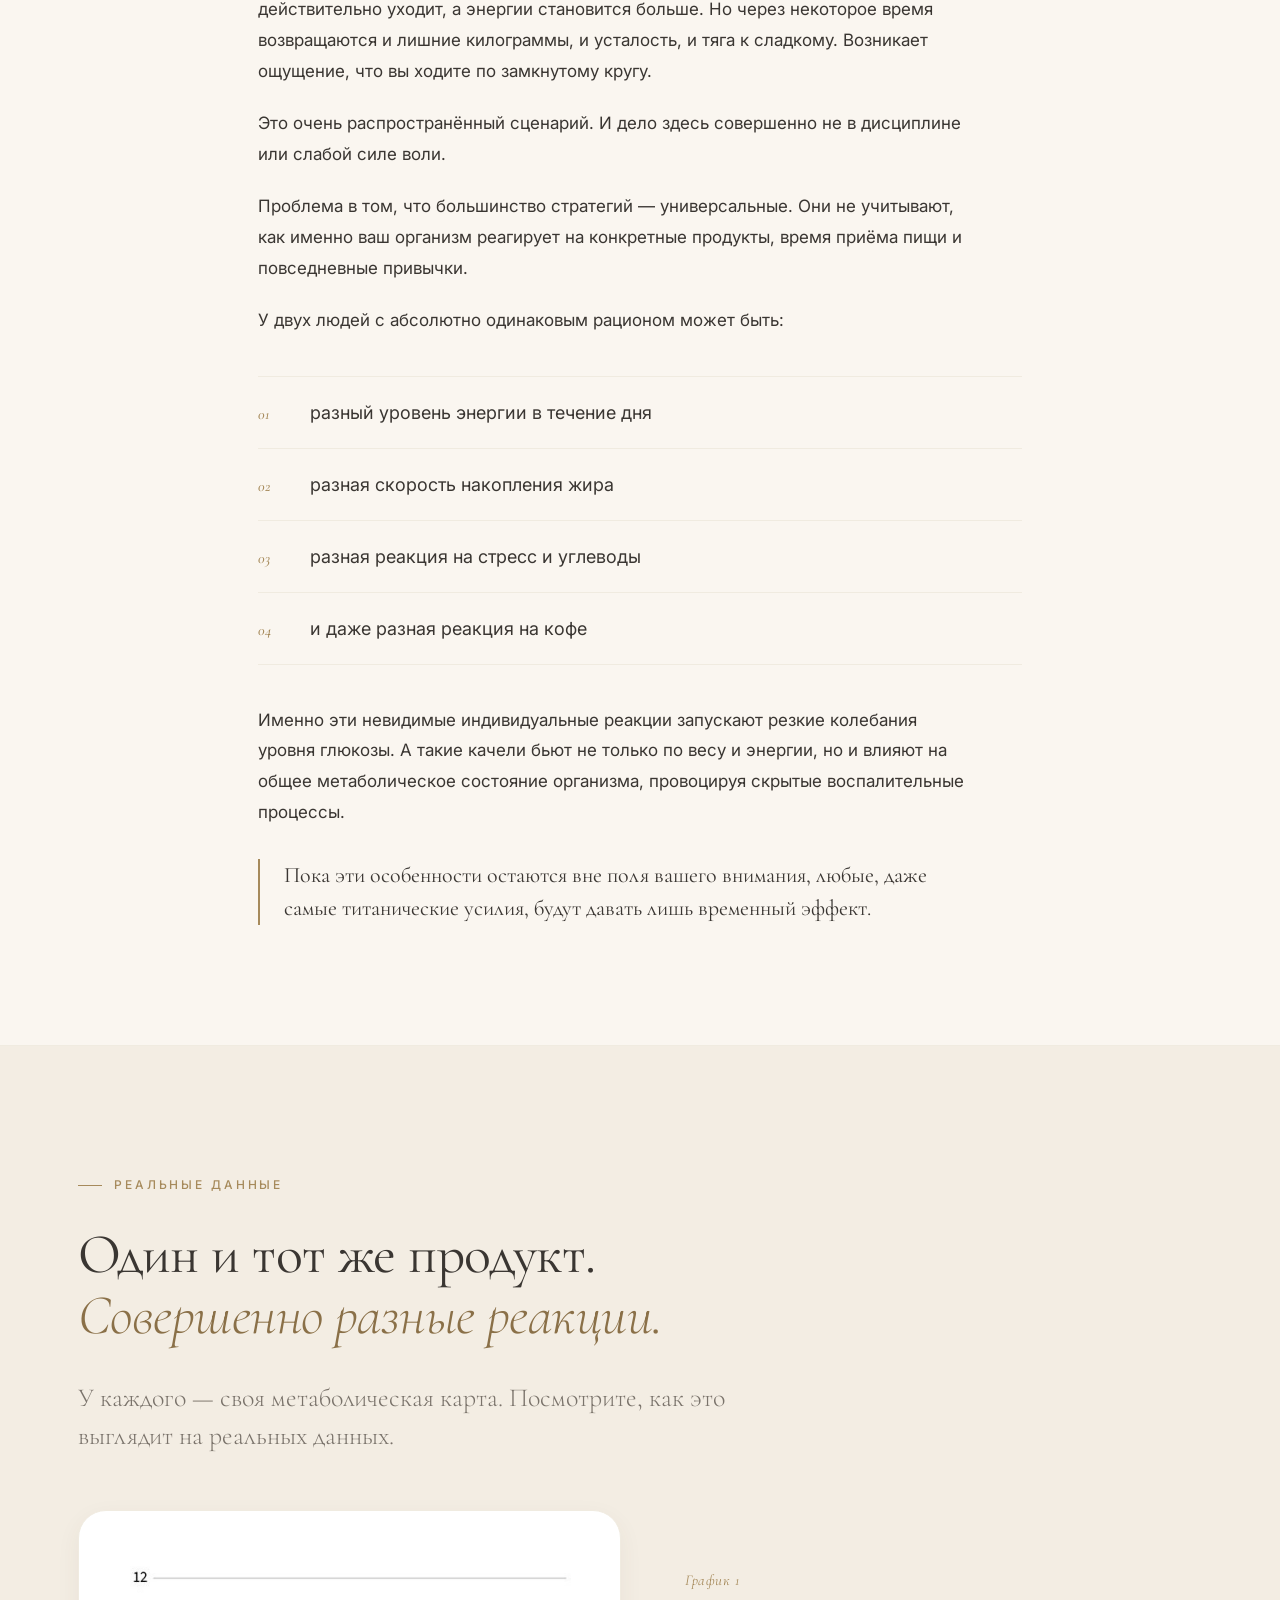
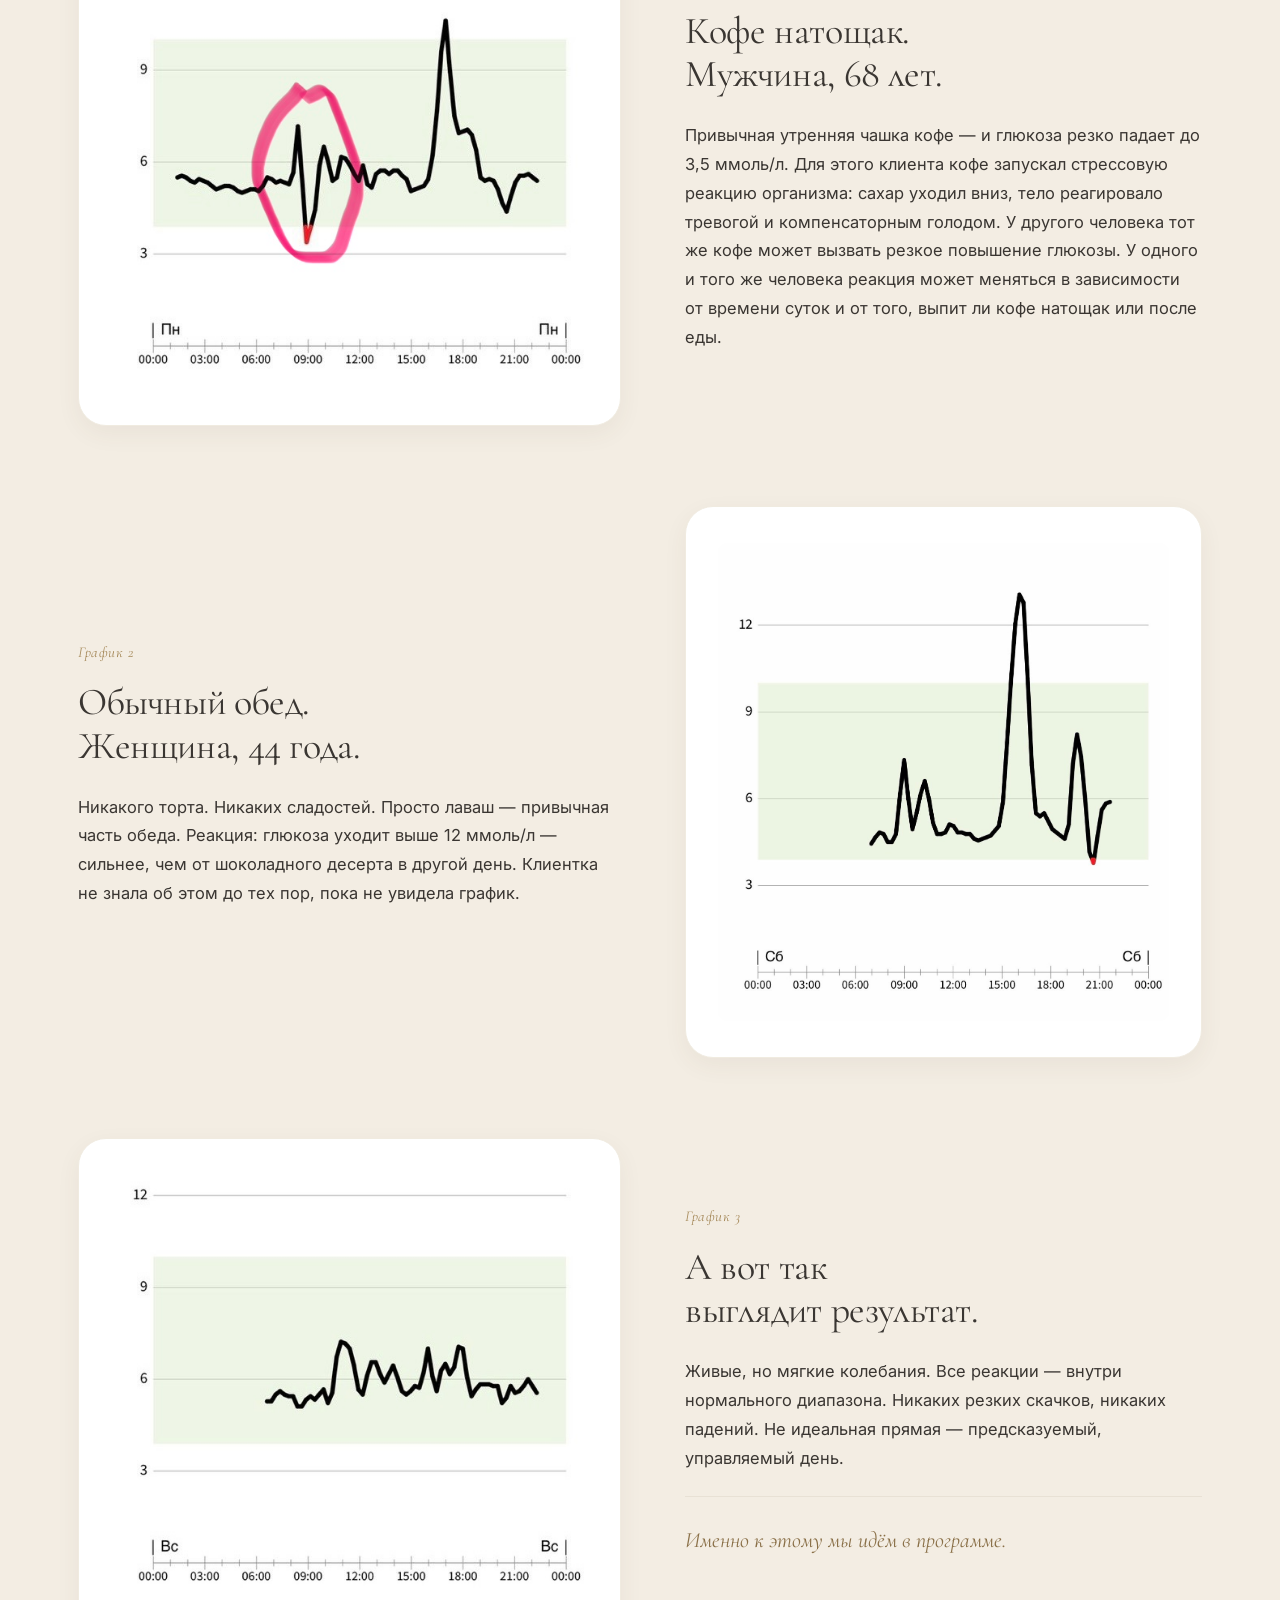
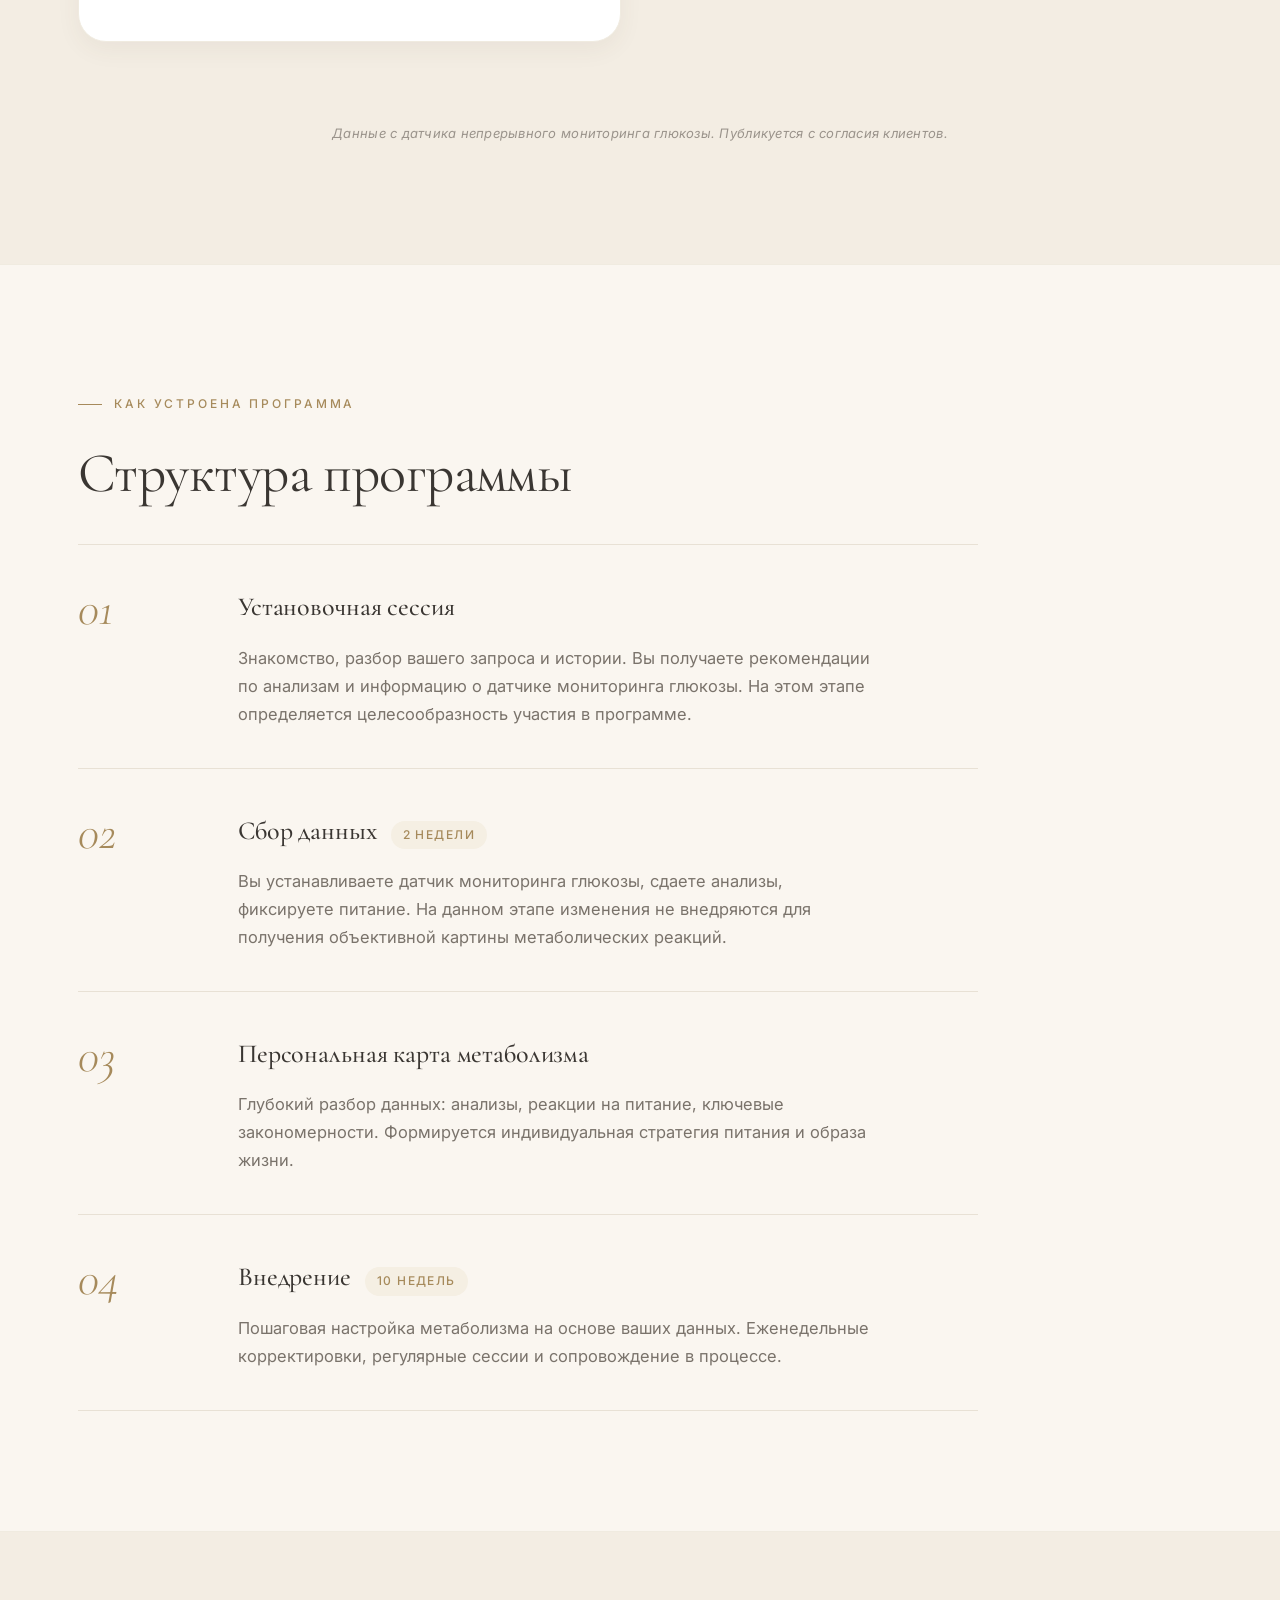
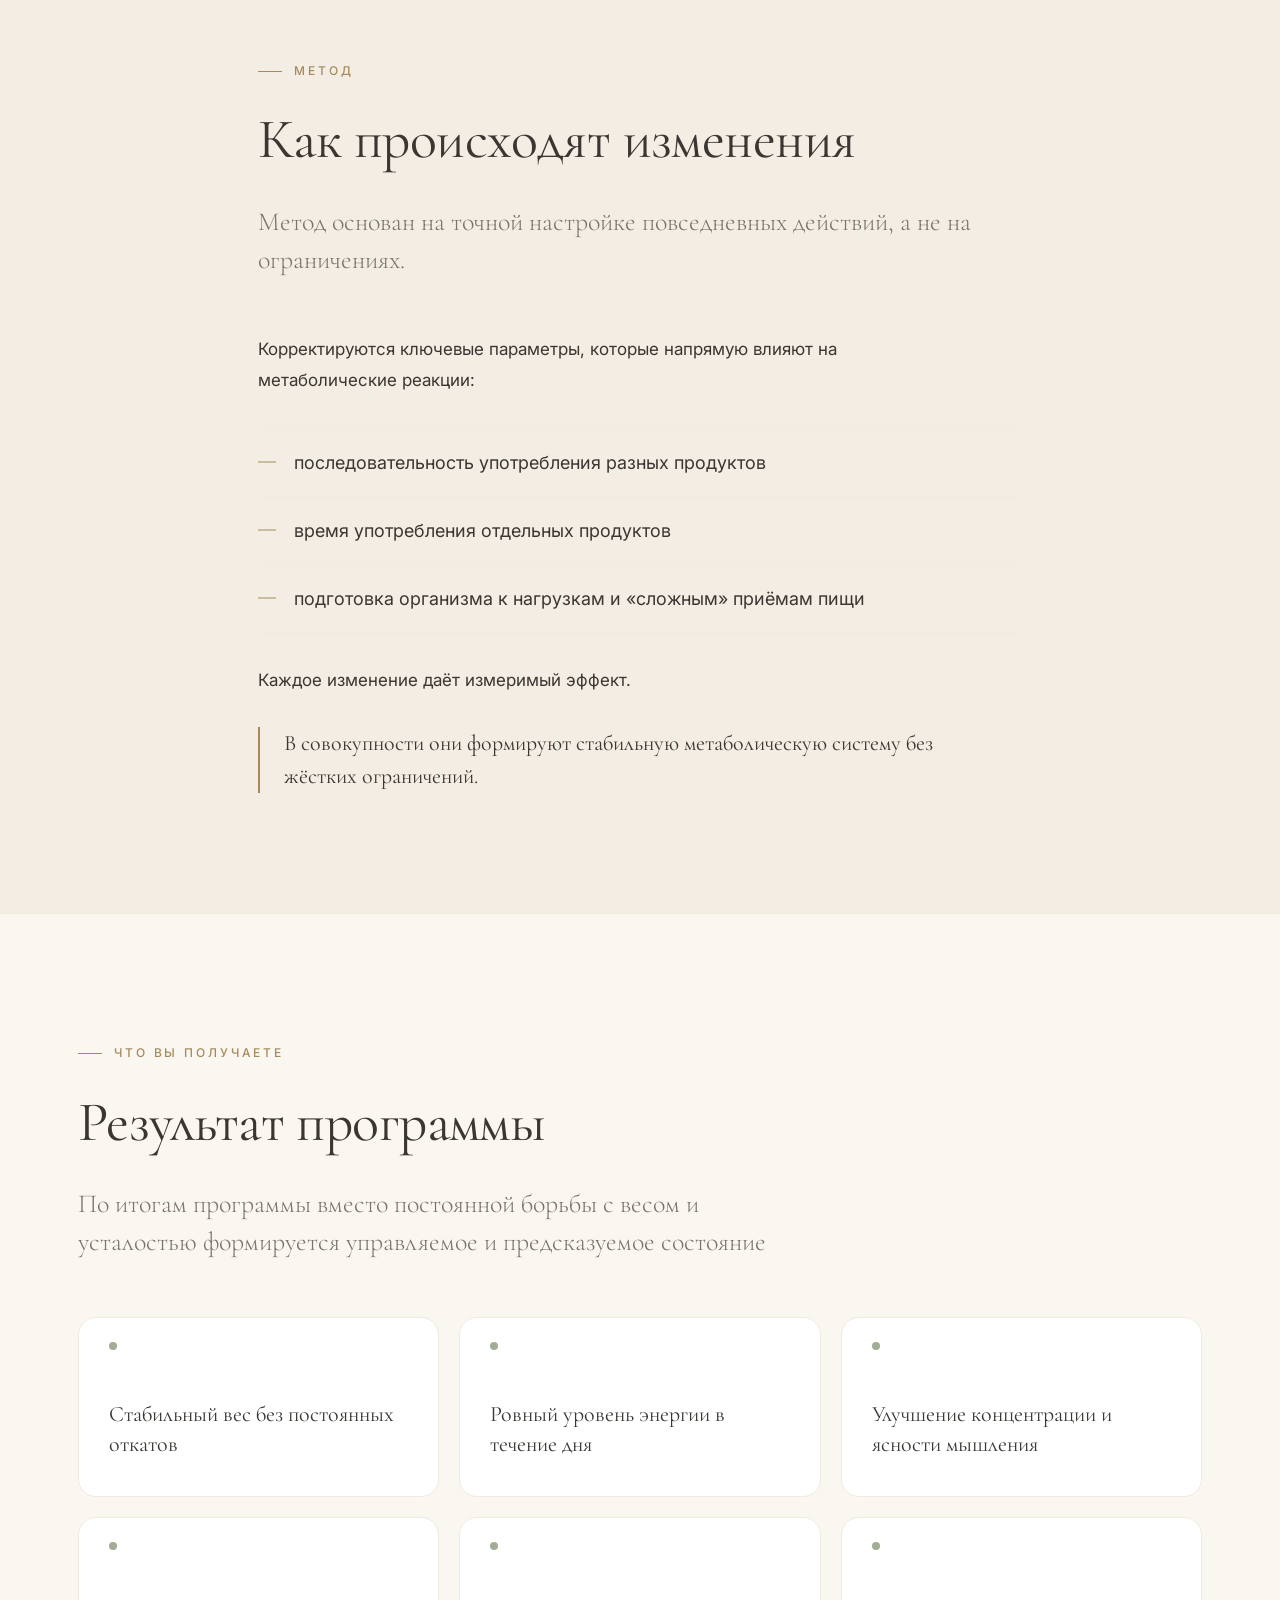
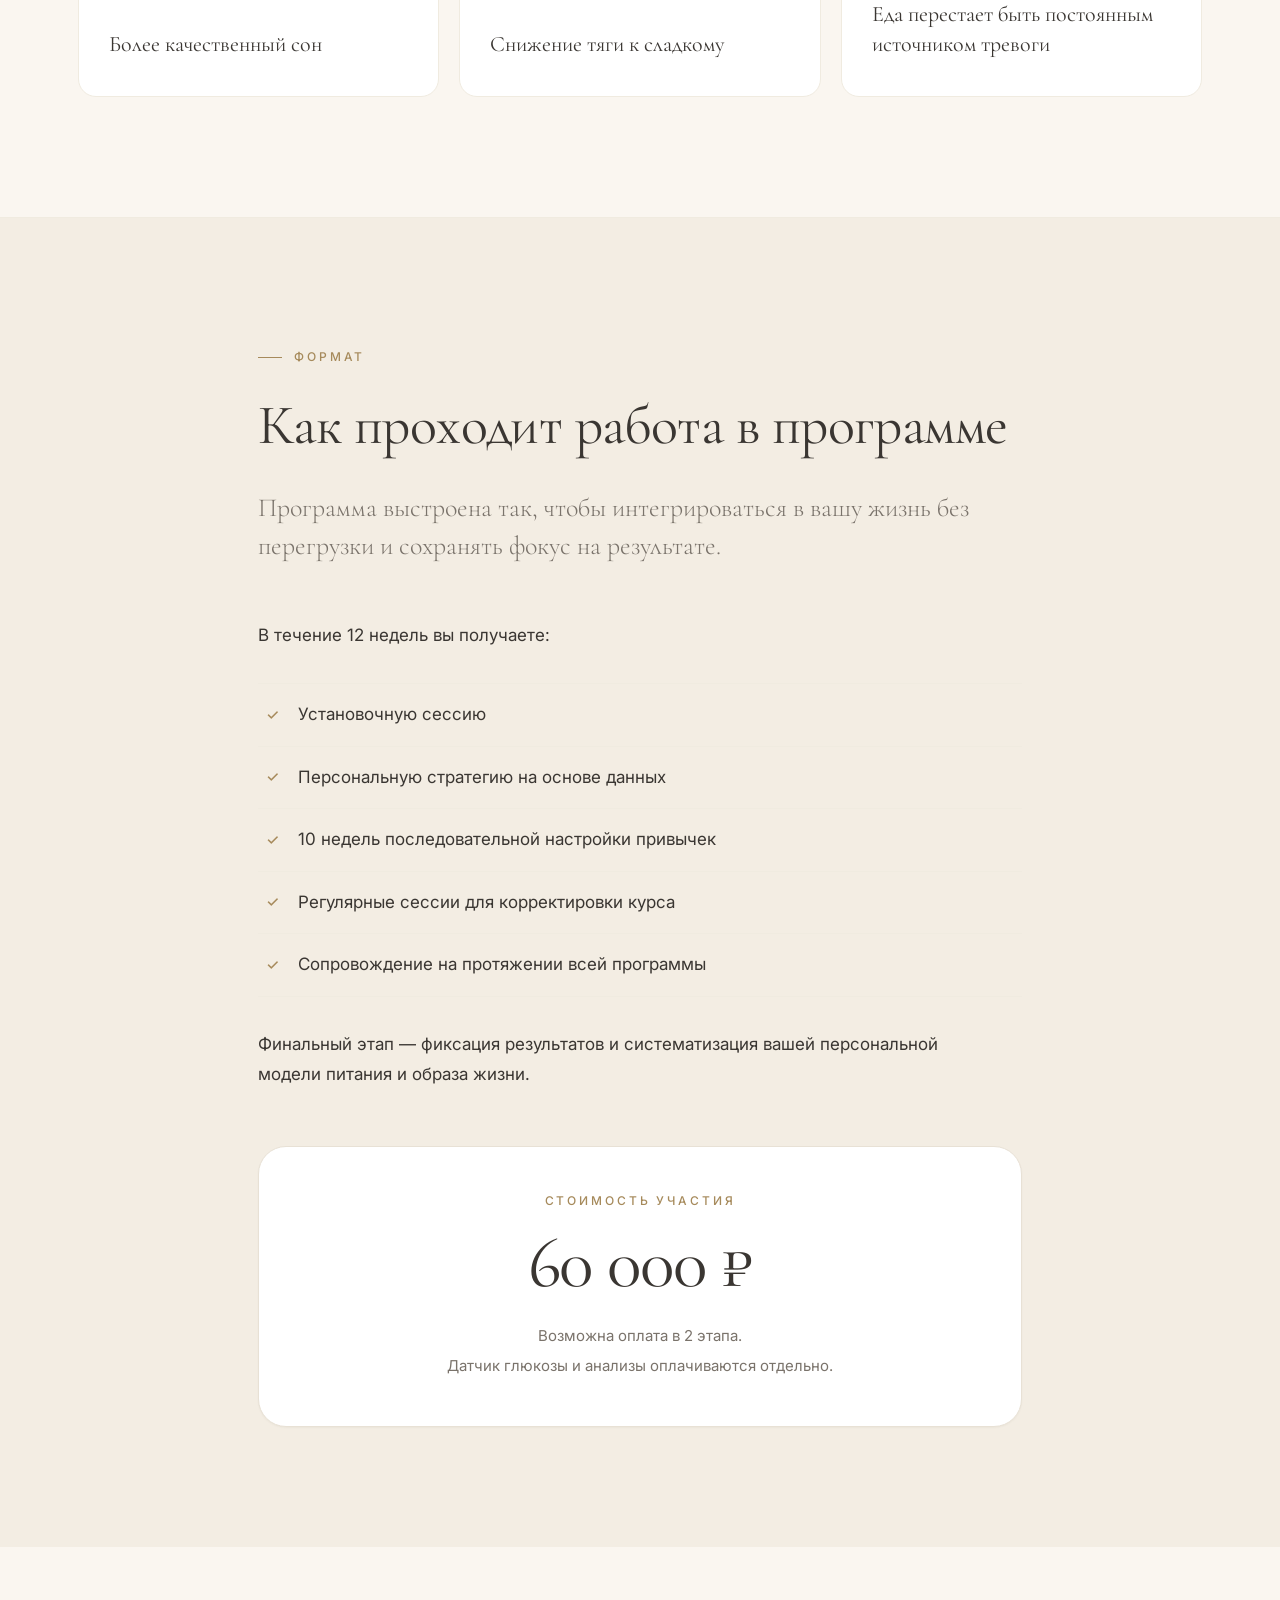
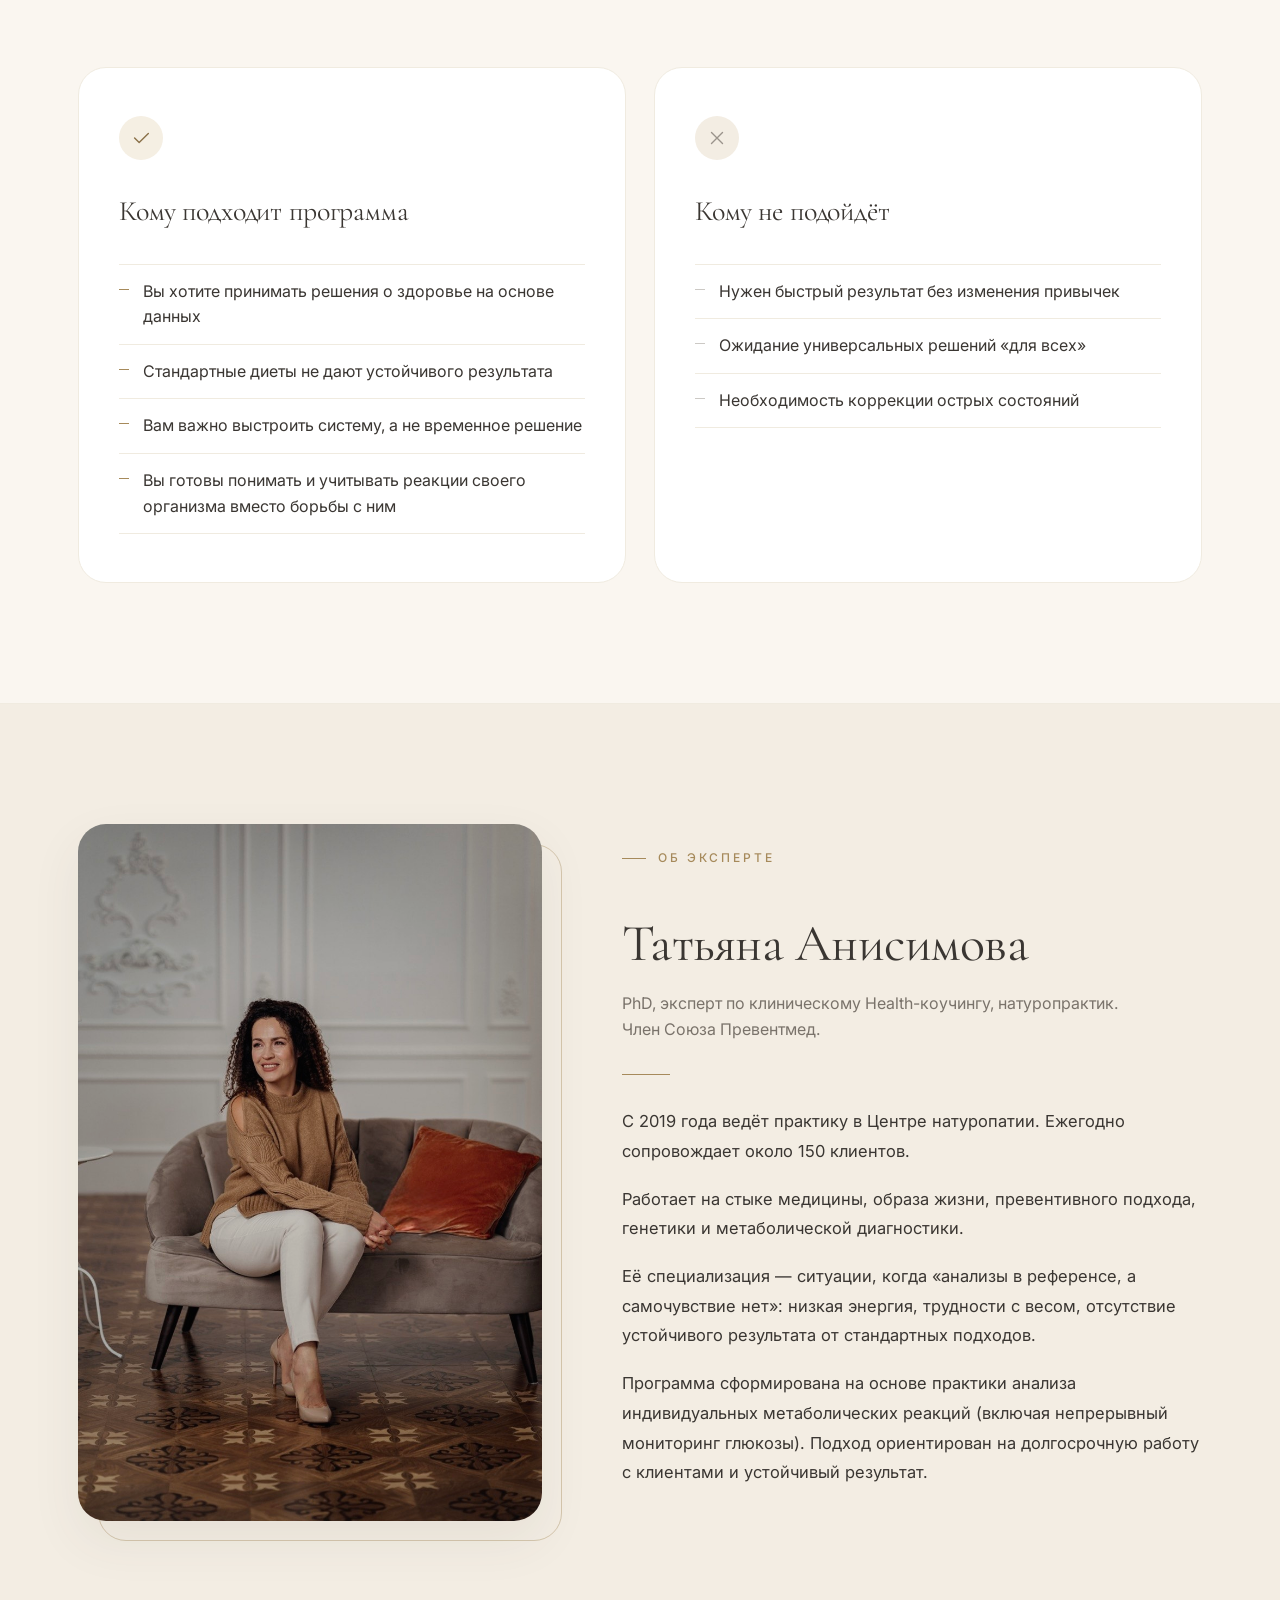
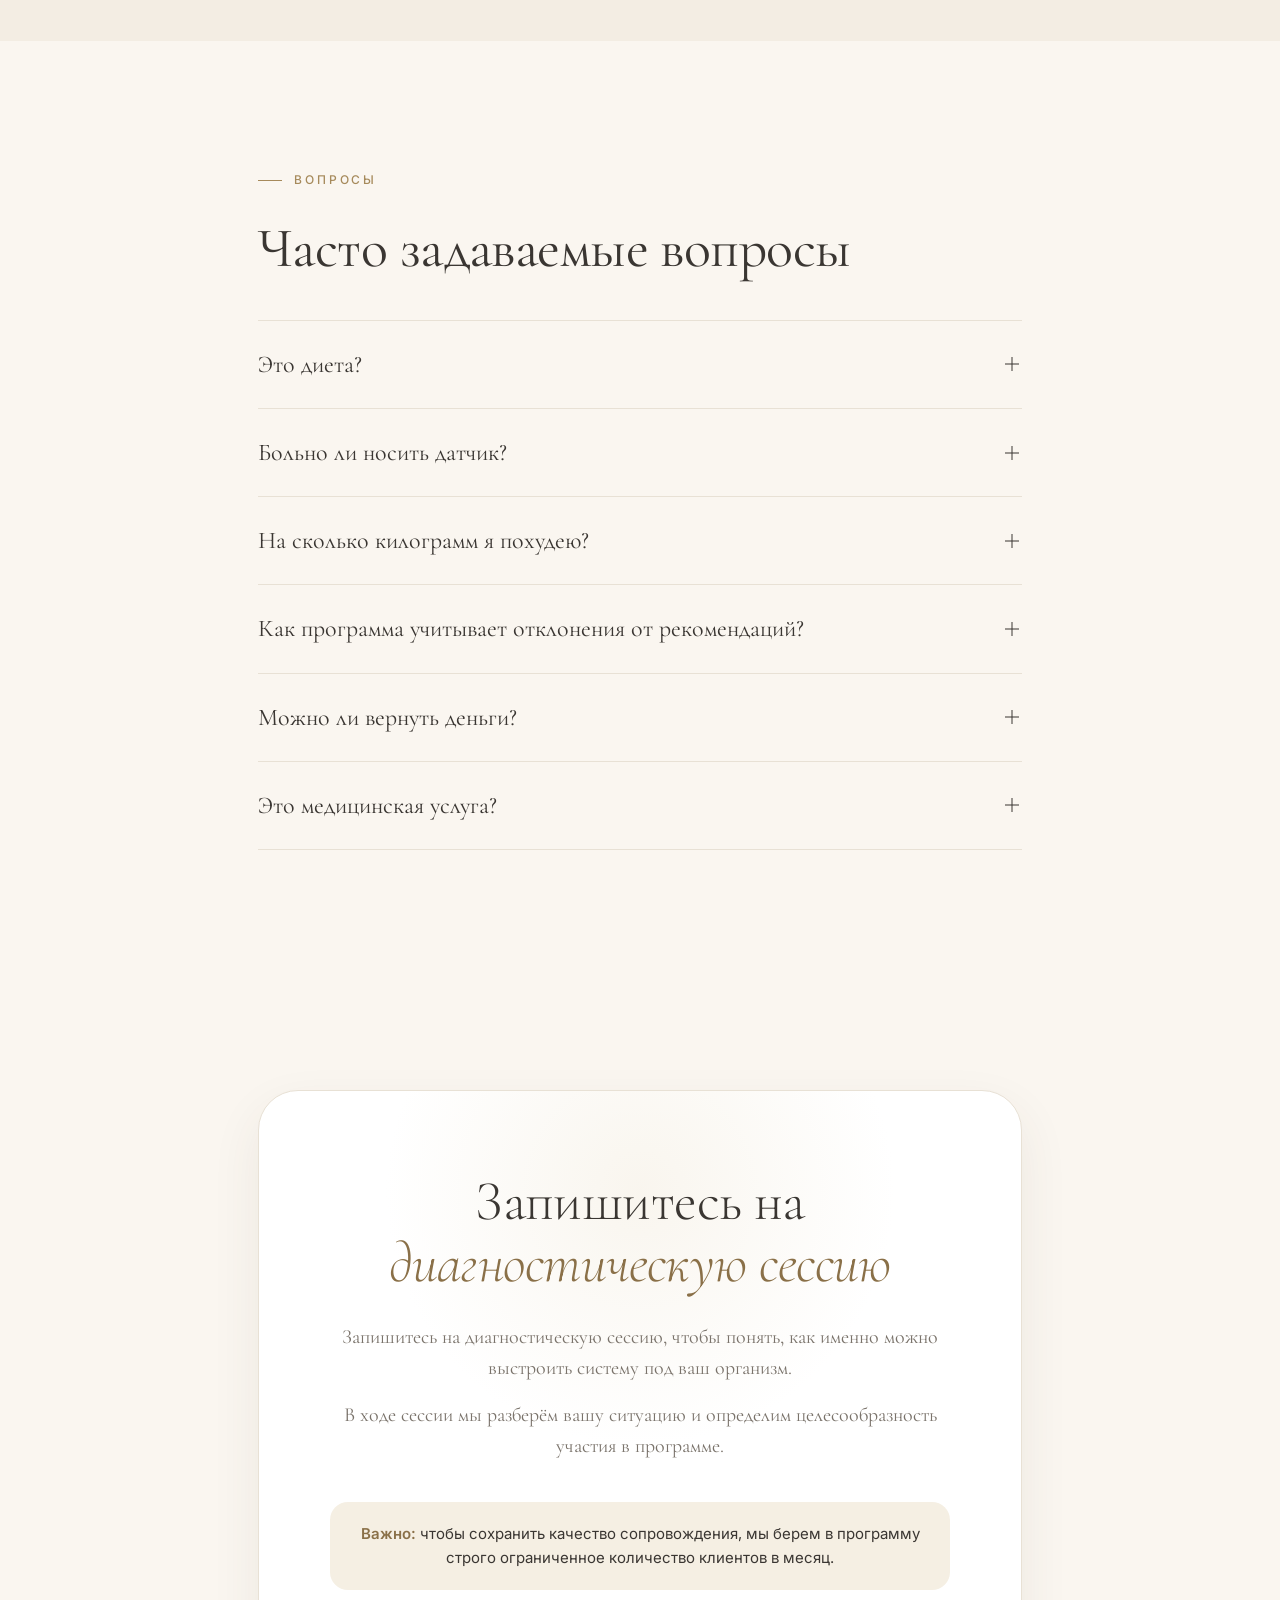
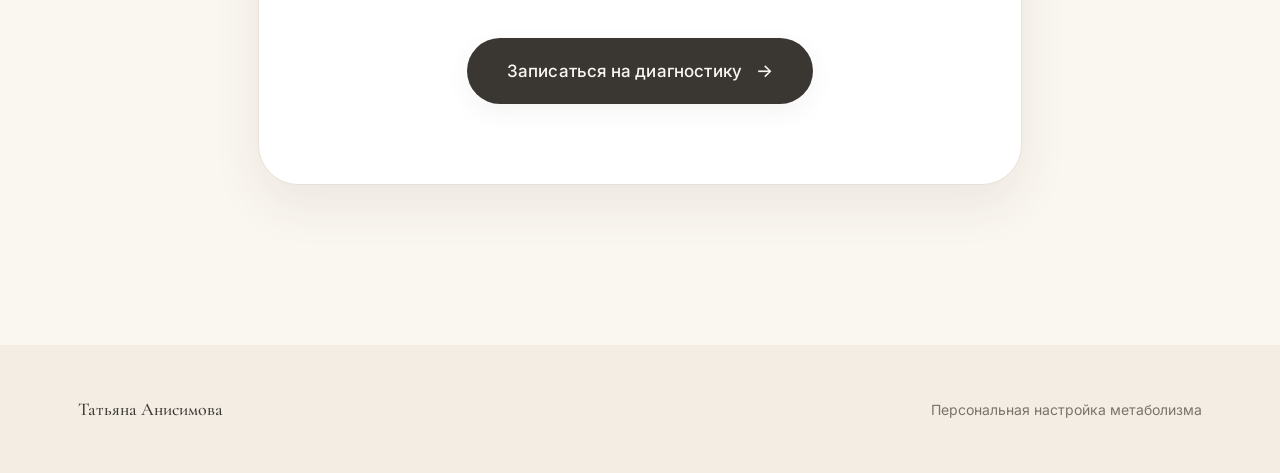
==== commit a939643c: "Update index.html" ====
--- a/index.html
+++ b/index.html
@@ -115,7 +115,7 @@
 
         <article class="case reveal">
           <div class="case__media">
-            <img src="assets/graph1.jpeg" alt="График реакции на кофе натощак" loading="lazy" />
+            <img src="graph1.jpeg" alt="График реакции на кофе натощак" loading="lazy" />
           </div>
           <div class="case__body">
             <div class="case__num">График 1</div>
@@ -128,7 +128,7 @@
 
         <article class="case case--reverse reveal">
           <div class="case__media">
-            <img src="assets/graph2.jpeg" alt="График реакции на обычный обед с лавашом" loading="lazy" />
+            <img src="graph2.jpeg" alt="График реакции на обычный обед с лавашом" loading="lazy" />
           </div>
           <div class="case__body">
             <div class="case__num">График 2</div>
@@ -141,7 +141,7 @@
 
         <article class="case reveal">
           <div class="case__media">
-            <img src="assets/graph3.jpeg" alt="График результата программы — предсказуемый день" loading="lazy" />
+            <img src="graph3.jpeg" alt="График результата программы — предсказуемый день" loading="lazy" />
           </div>
           <div class="case__body">
             <div class="case__num">График 3</div>
@@ -329,7 +329,7 @@
     <div class="container">
       <div class="expert__grid">
         <div class="expert__photo reveal">
-          <img src="assets/expert.jpeg" alt="Татьяна Анисимова" loading="lazy" />
+          <img src="expert.jpeg" alt="Татьяна Анисимова" loading="lazy" />
         </div>
 
         <div class="expert__body reveal">
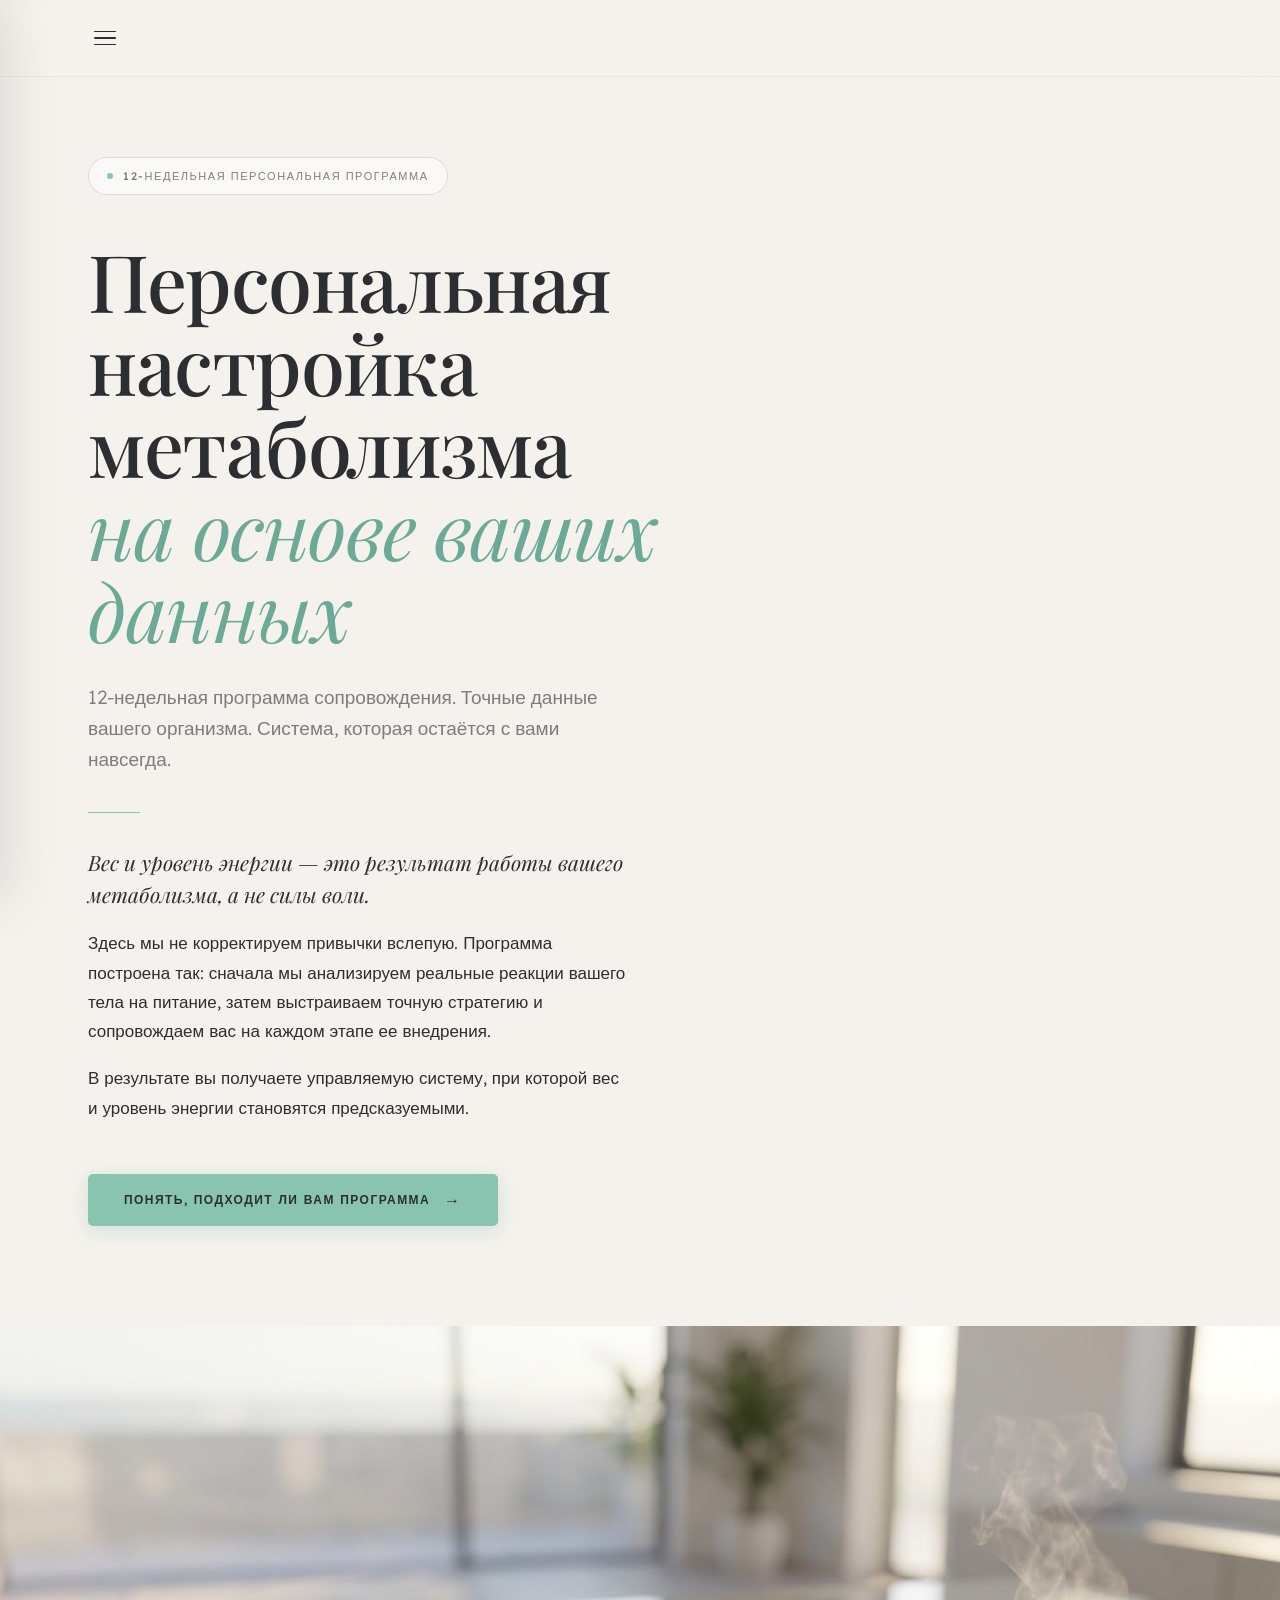
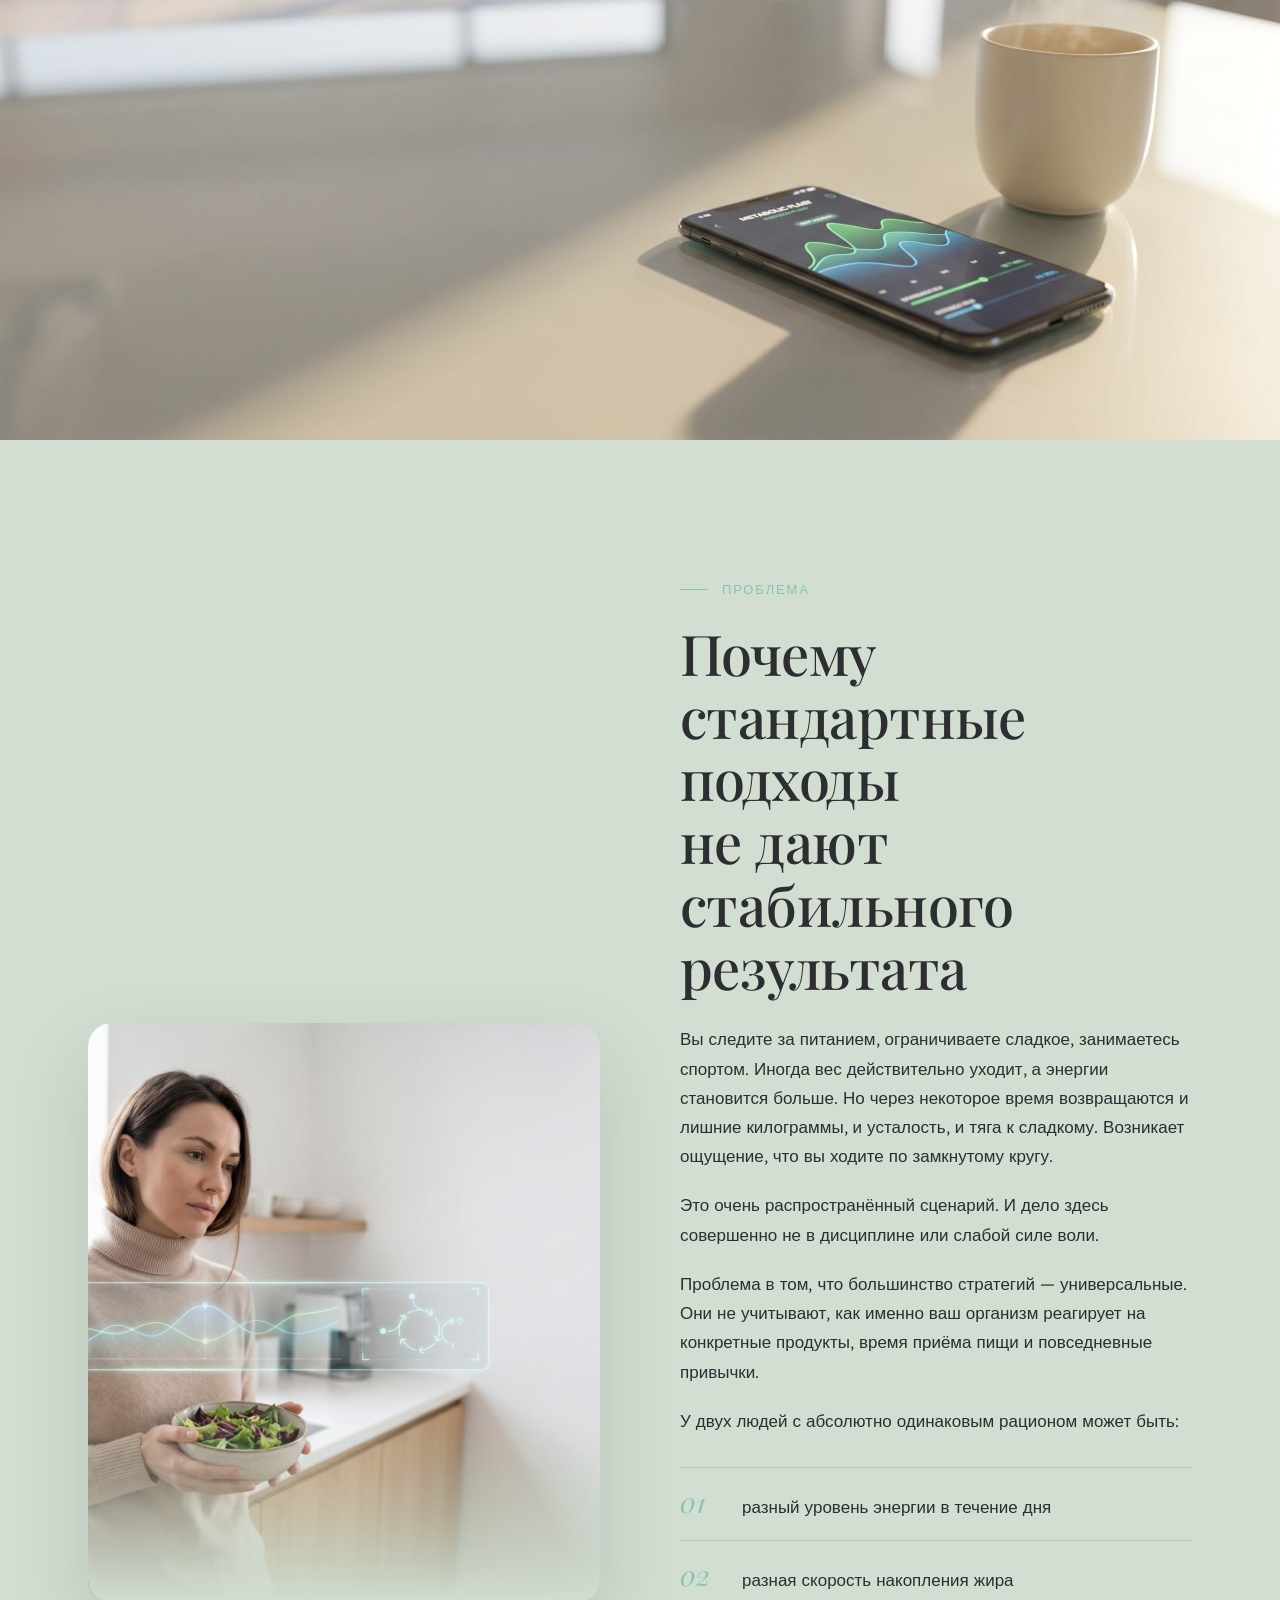
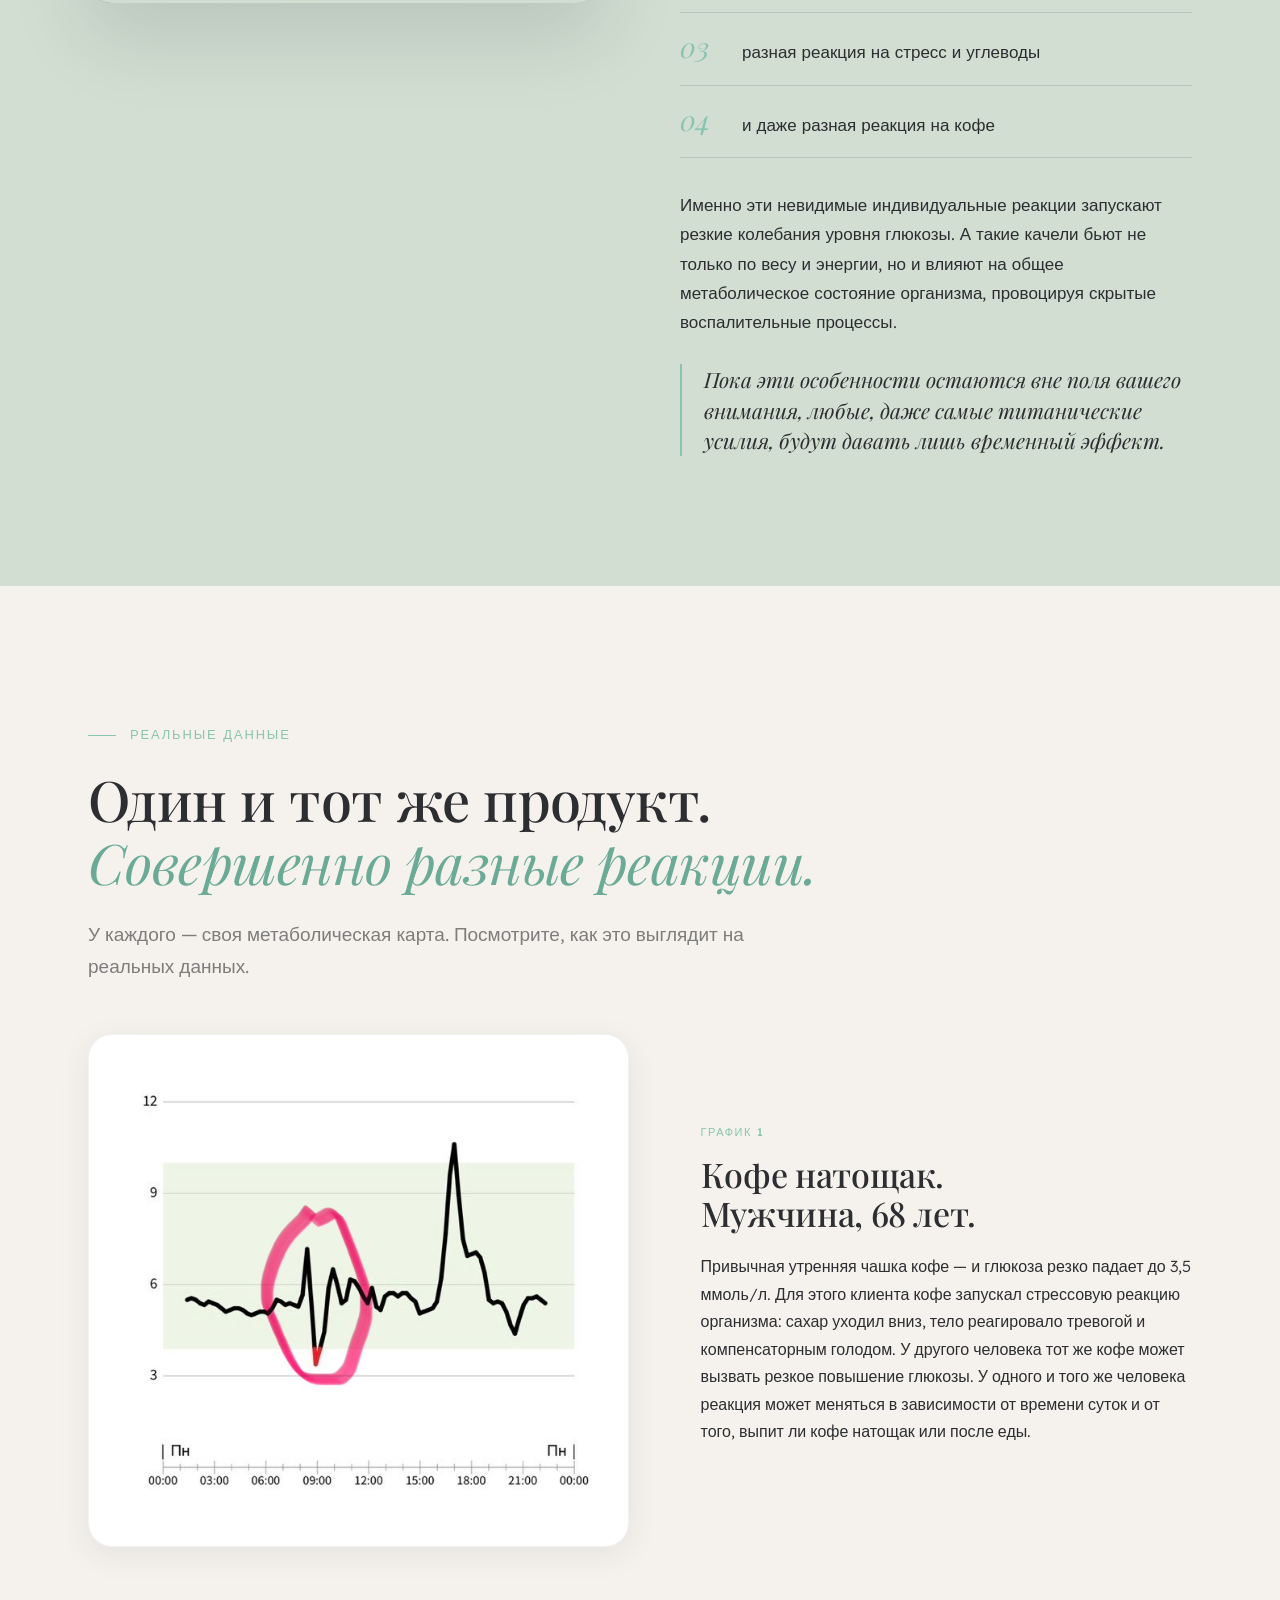
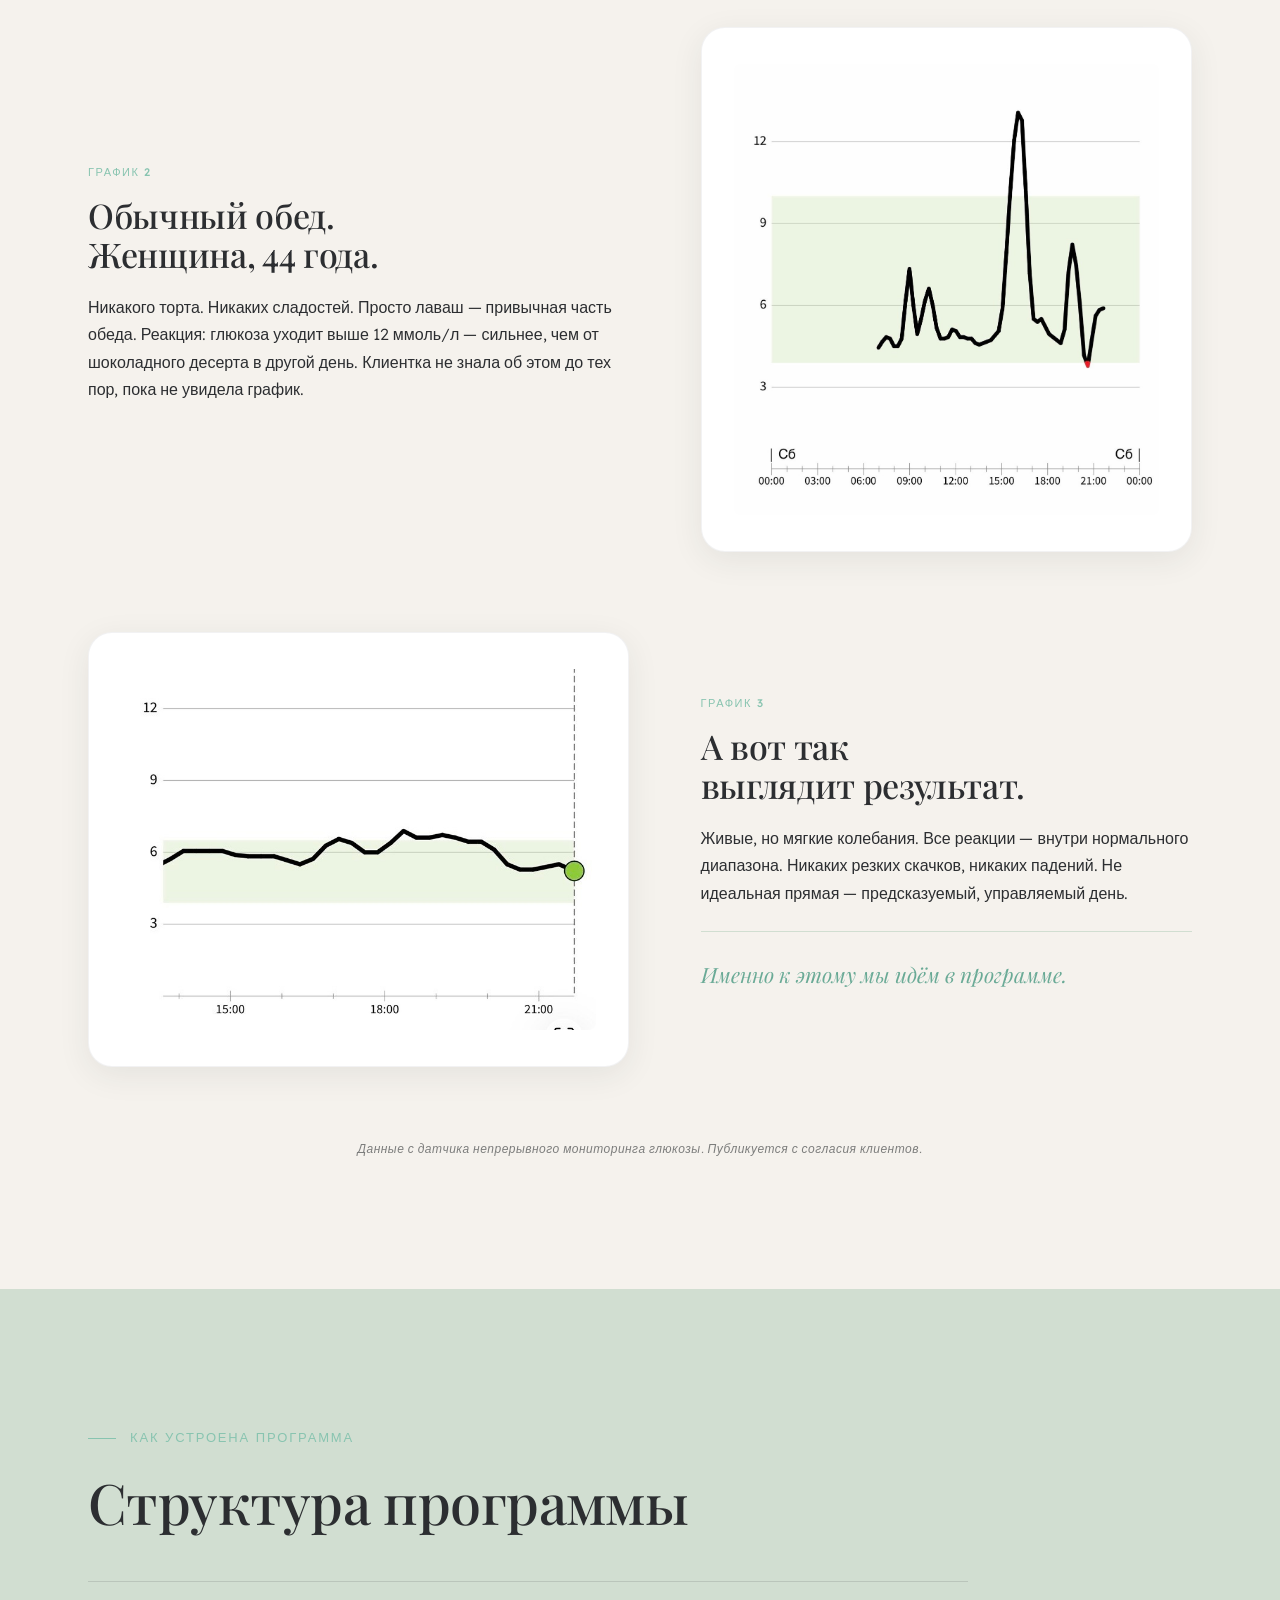
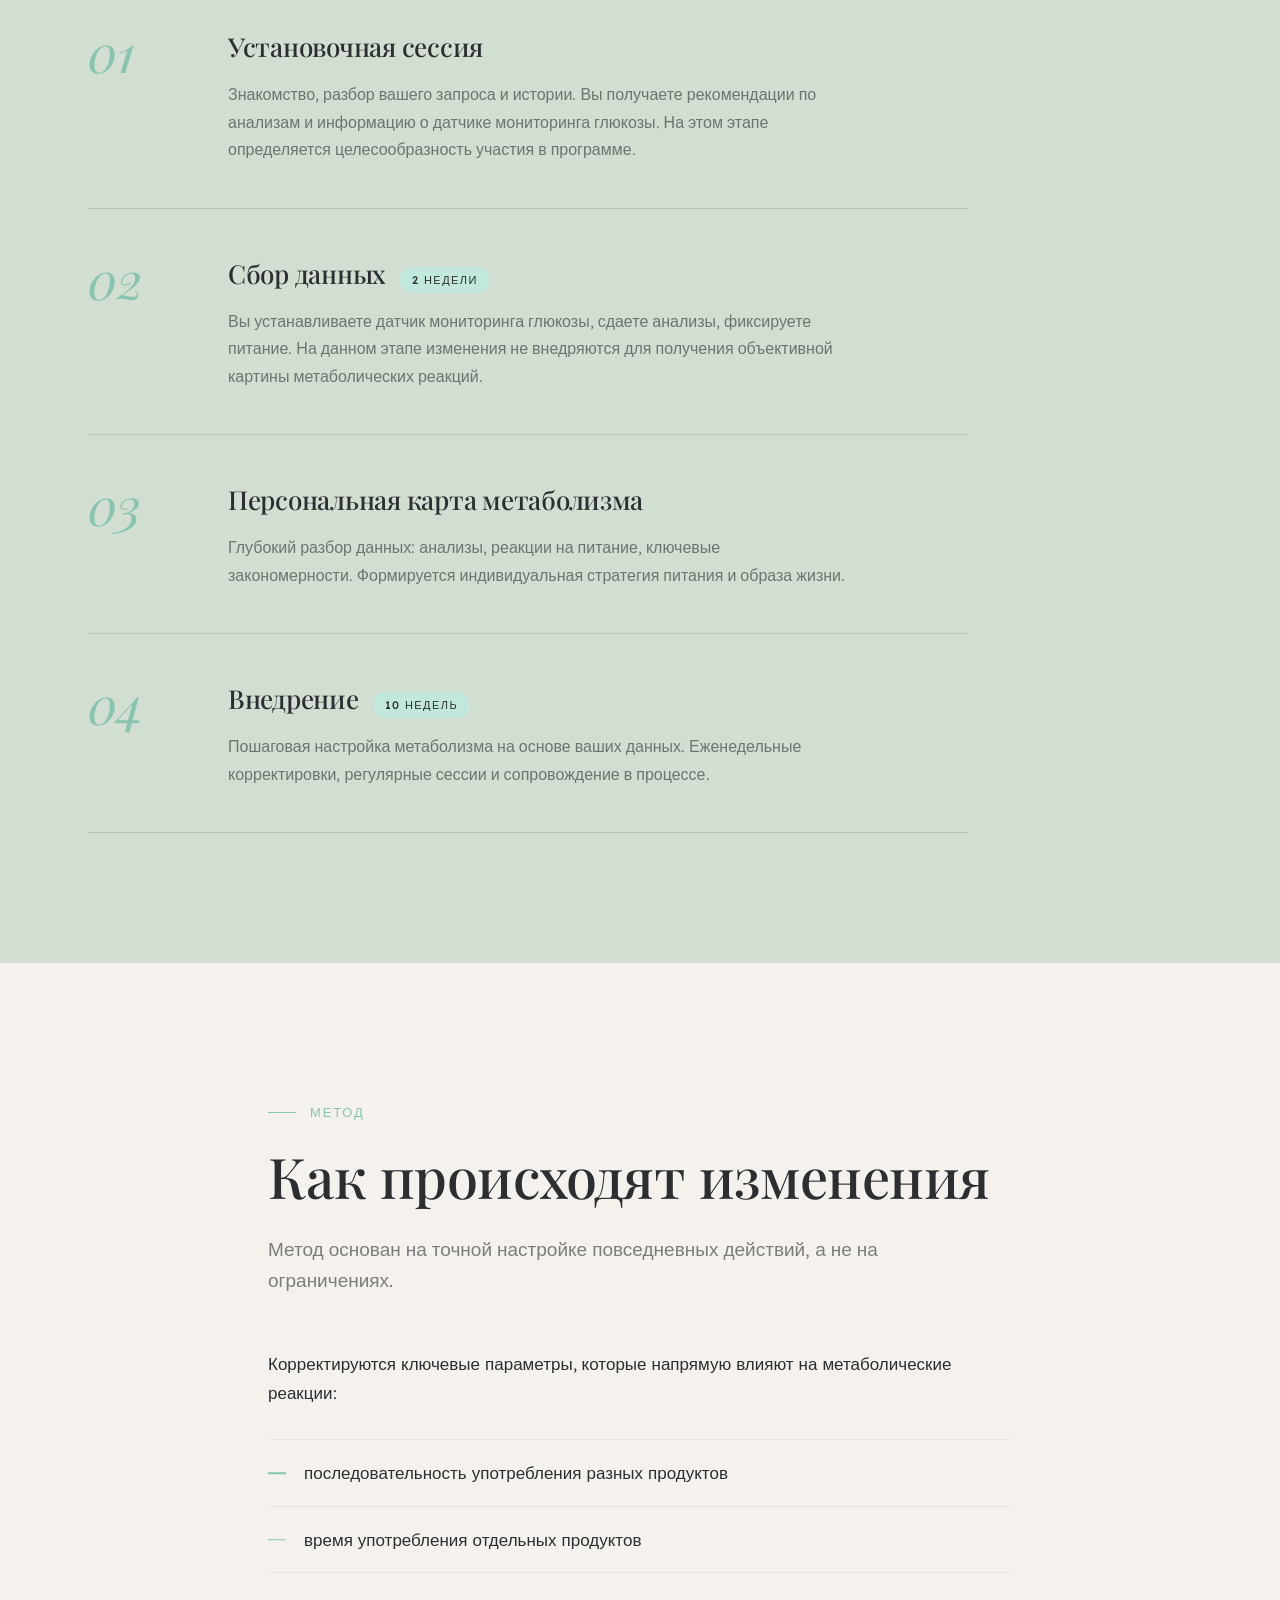
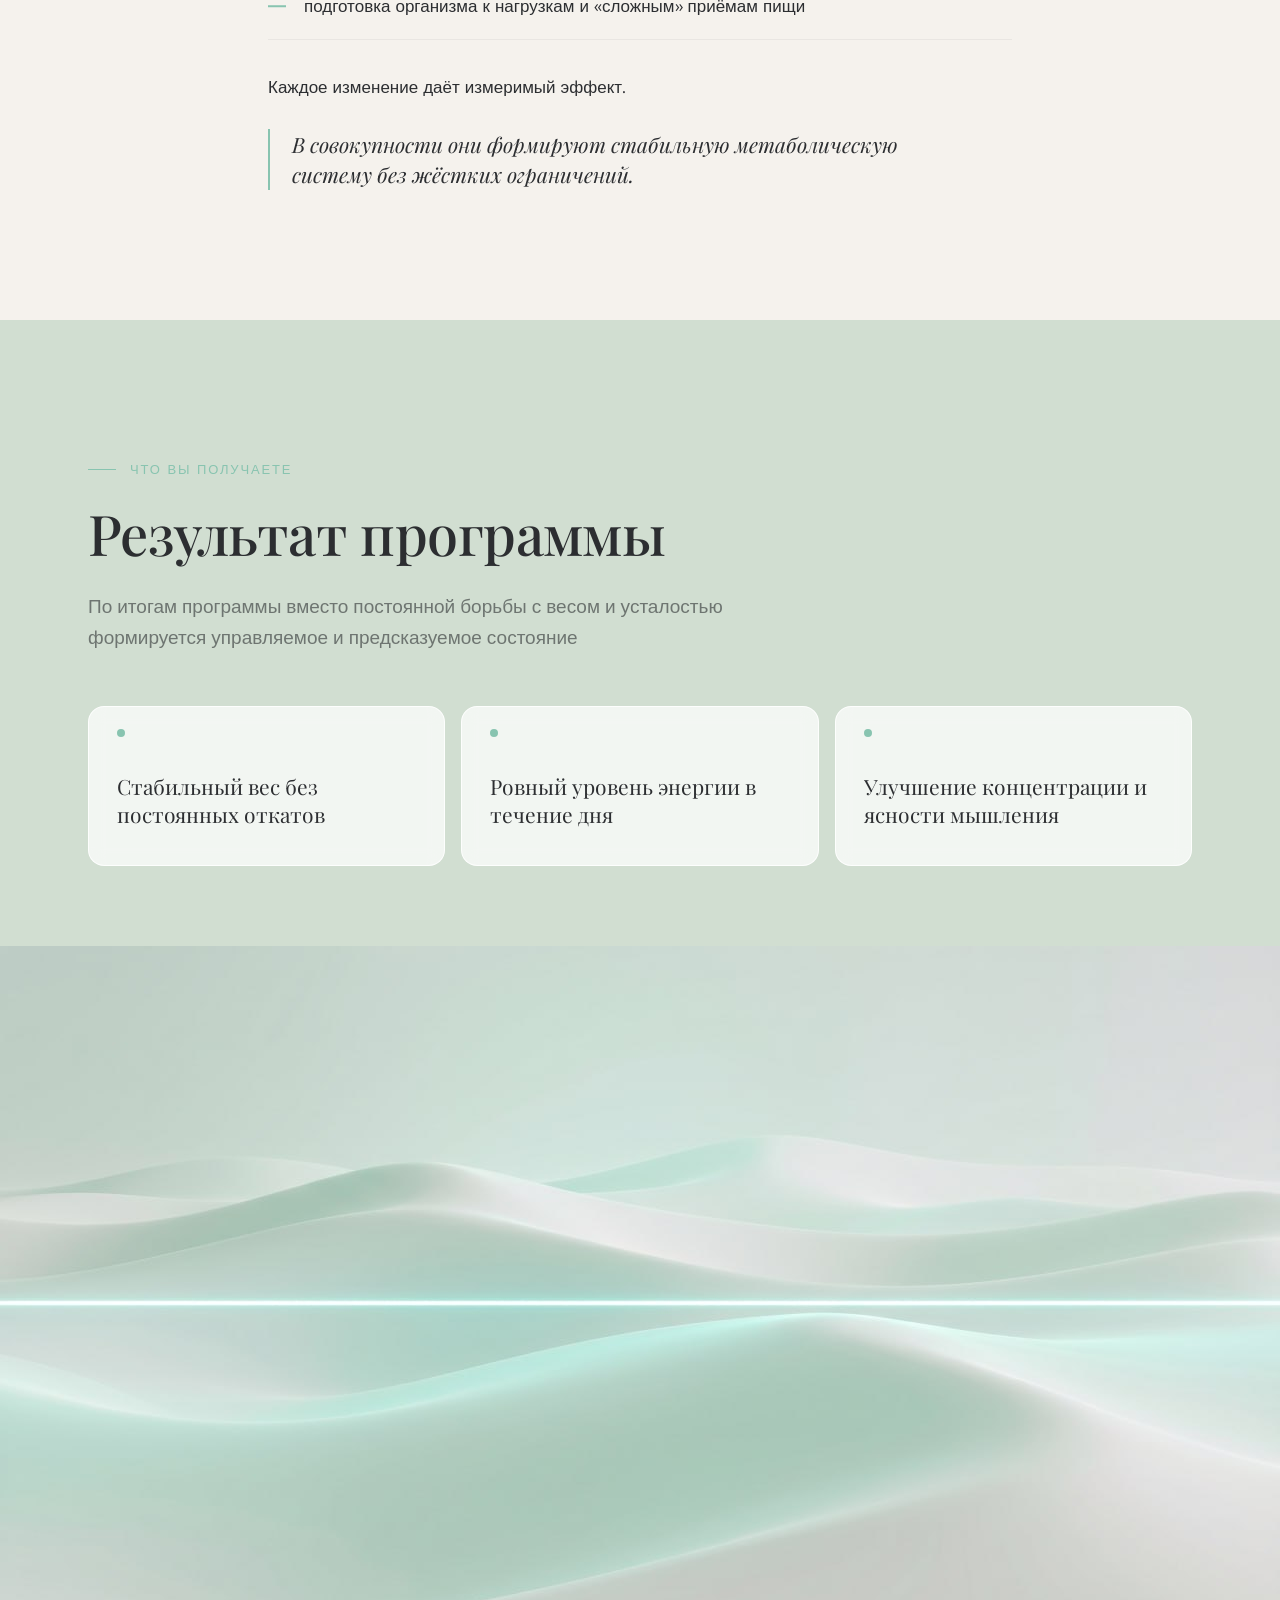
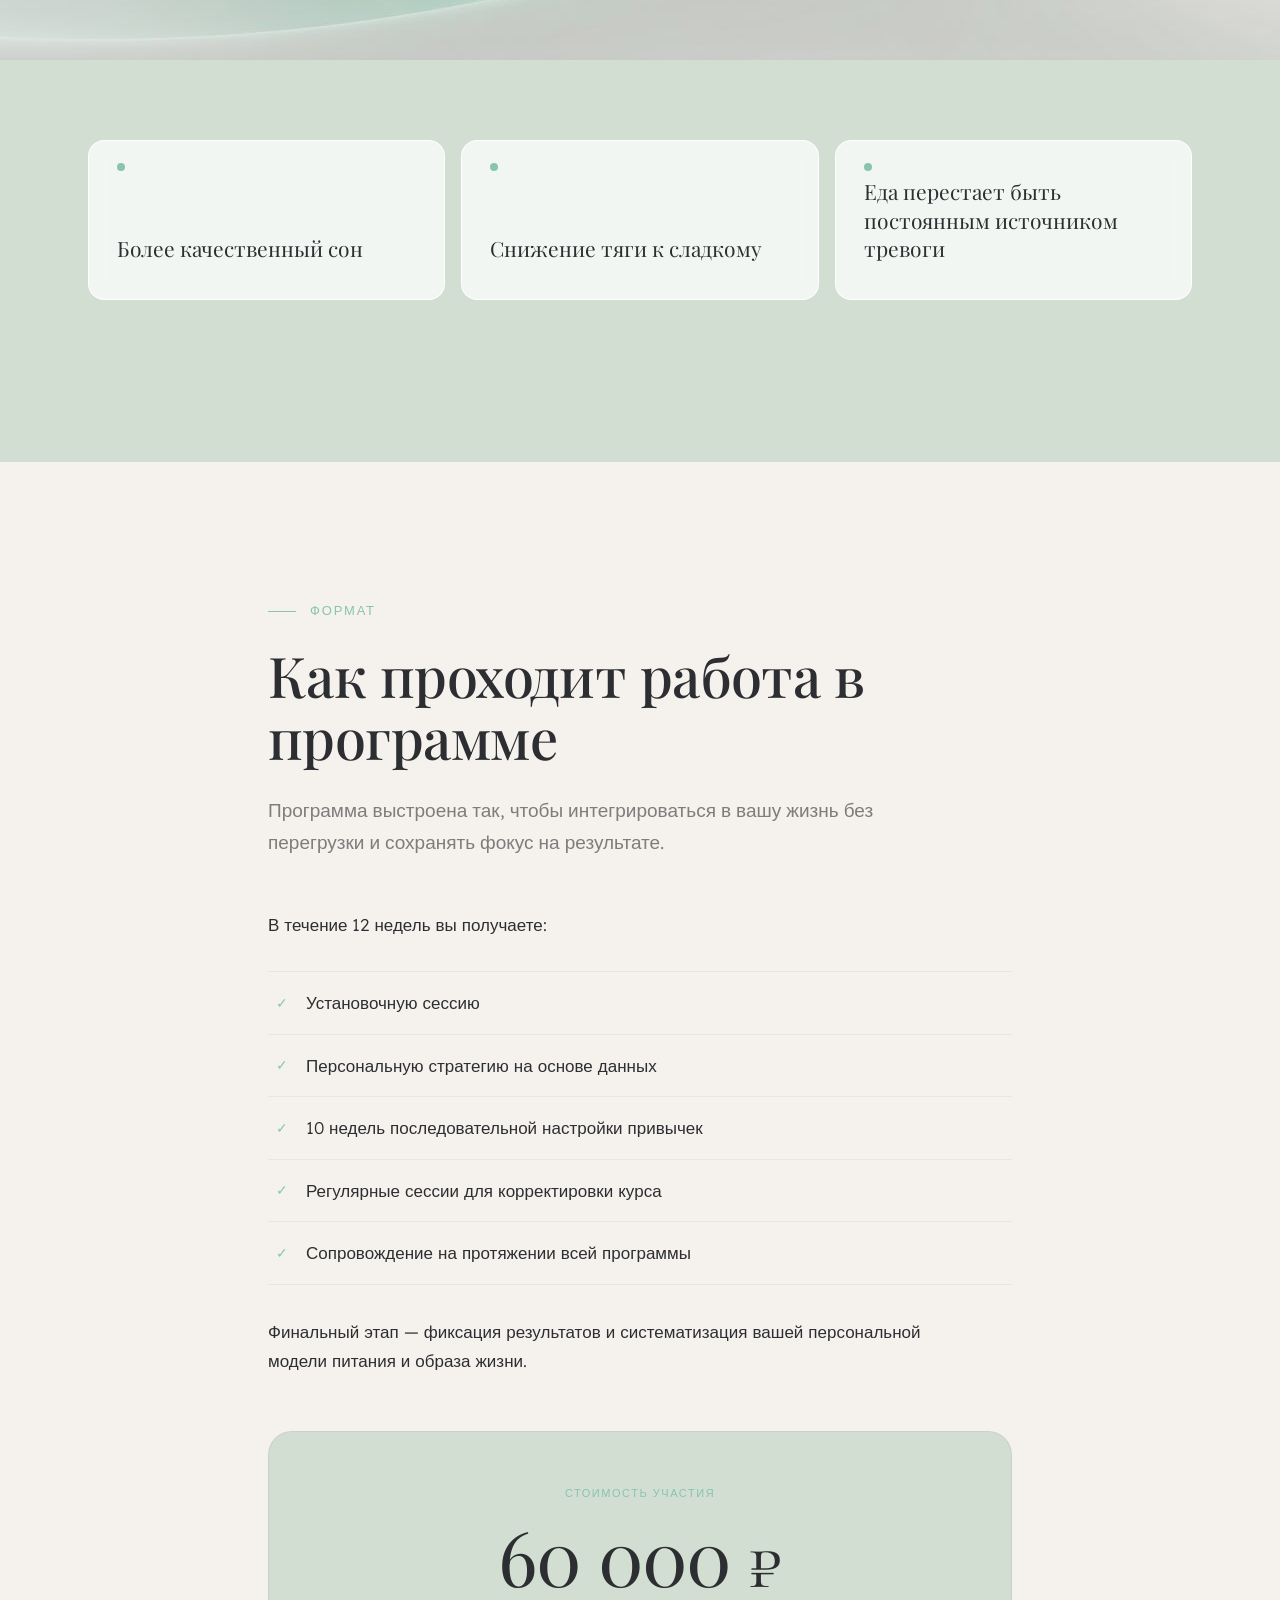
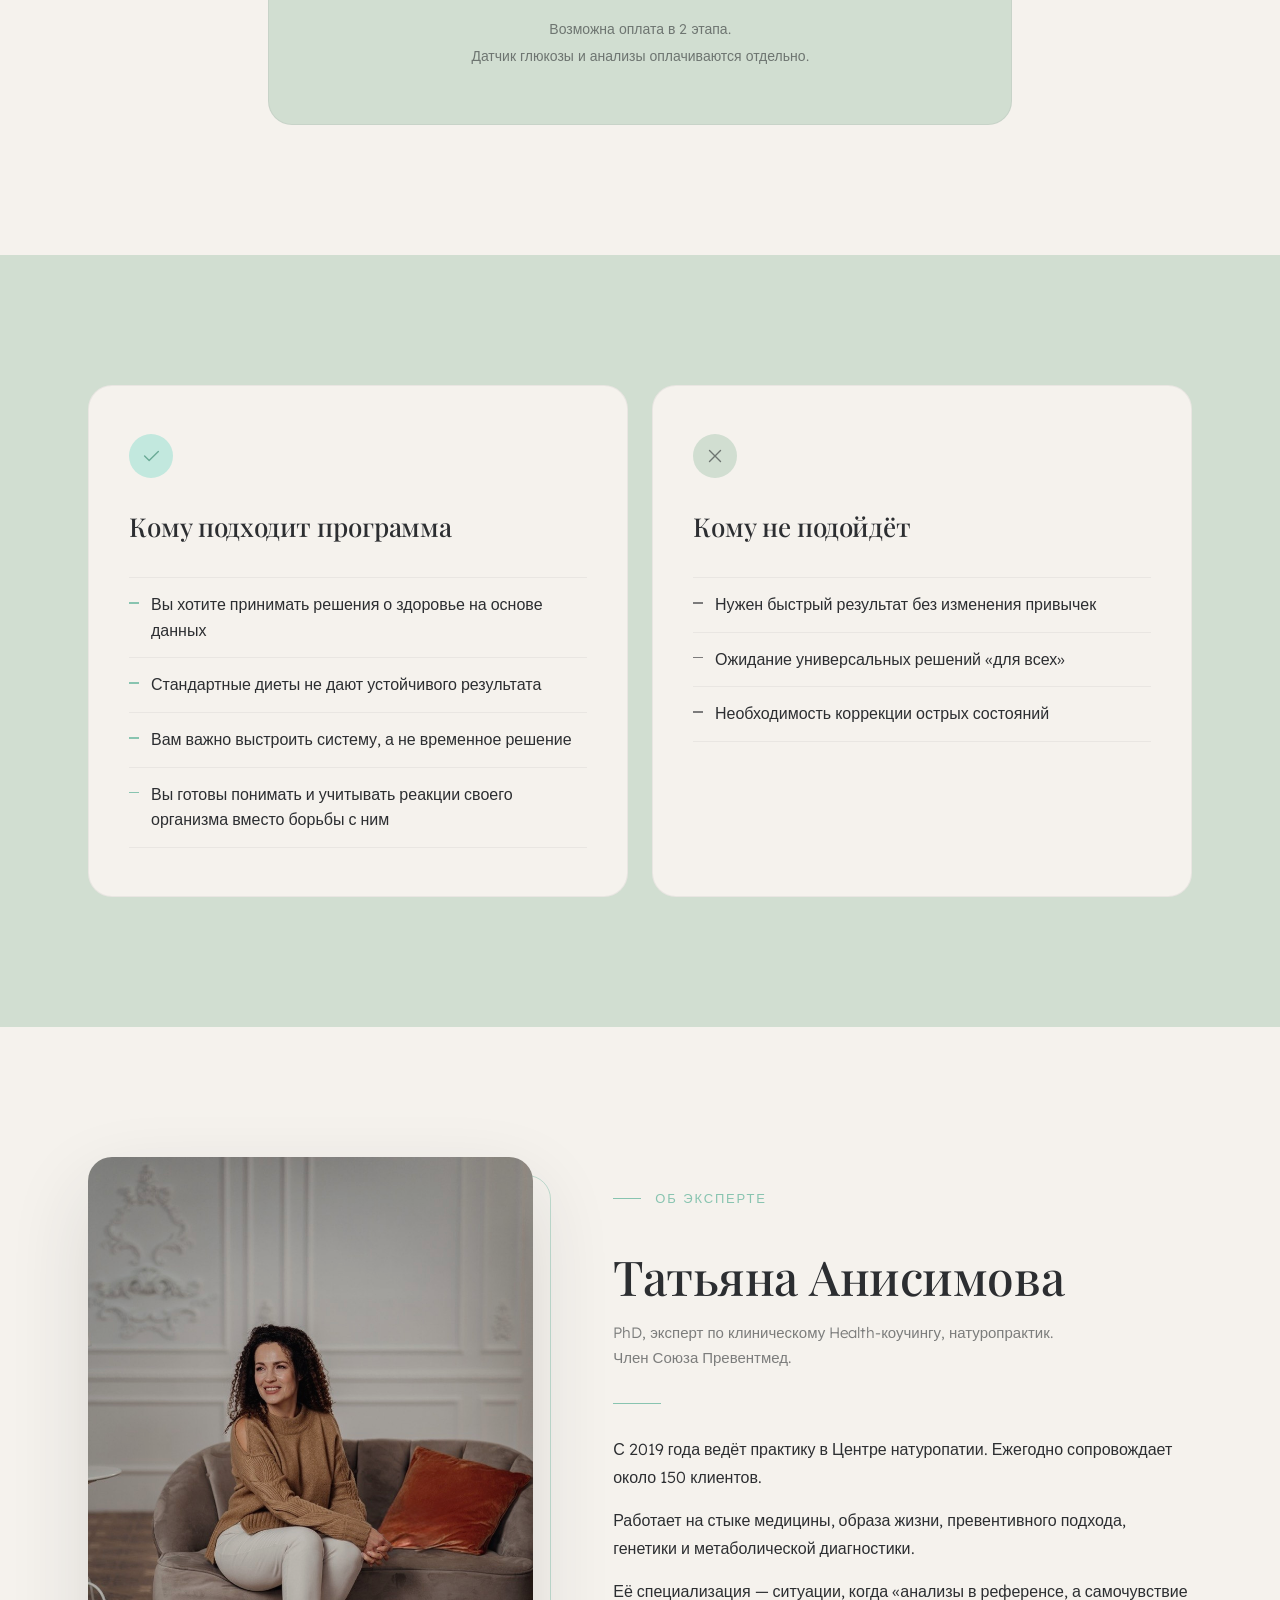
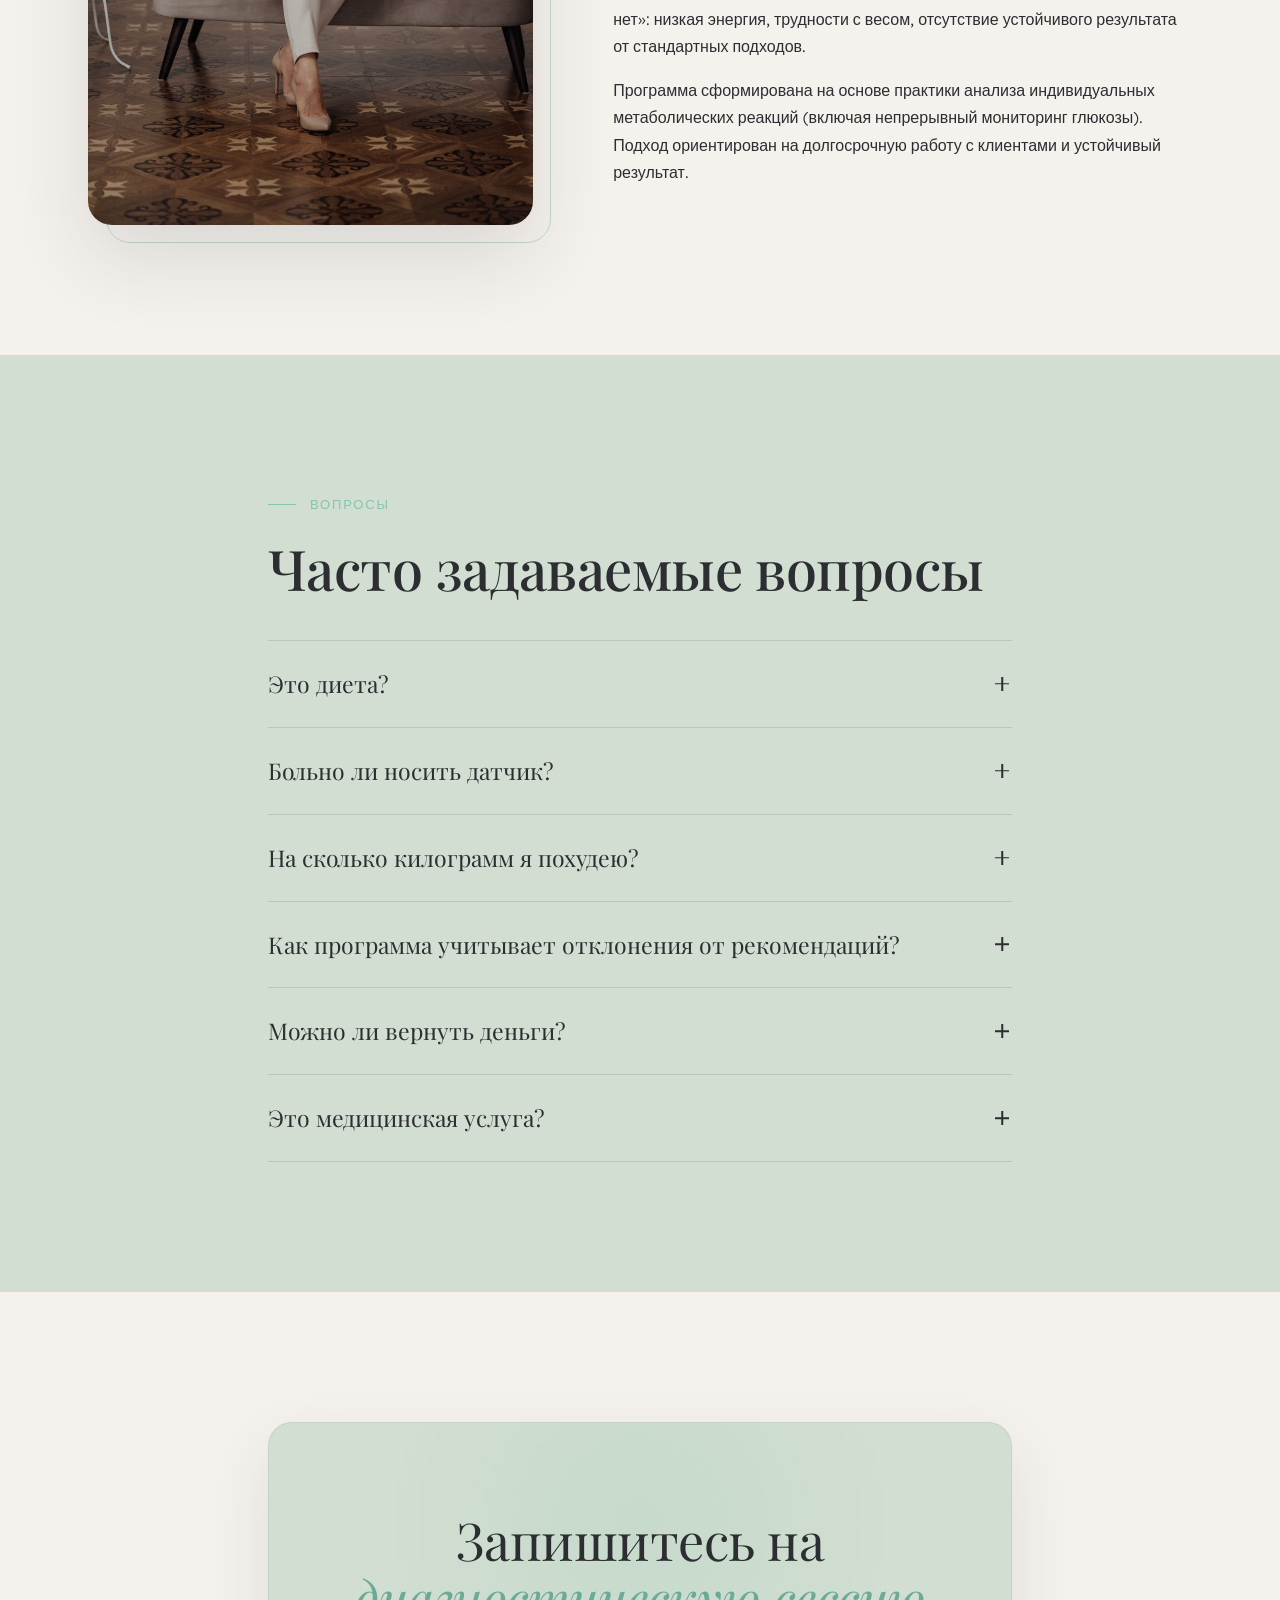
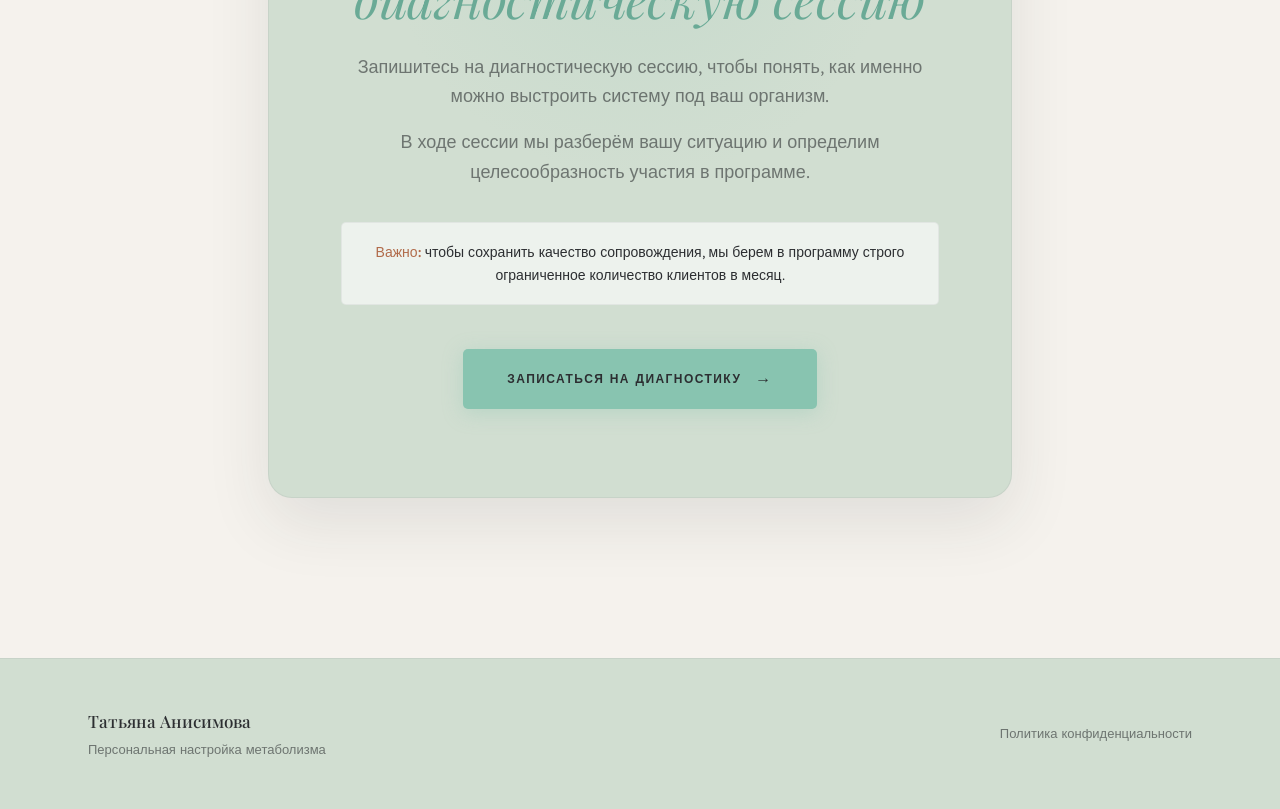
==== commit 6806417e: "Add files via upload" ====
--- a/index.html
+++ b/index.html
@@ -8,11 +8,39 @@
 
   <link rel="preconnect" href="https://fonts.googleapis.com" />
   <link rel="preconnect" href="https://fonts.gstatic.com" crossorigin />
-  <link href="https://fonts.googleapis.com/css2?family=Cormorant+Garamond:wght@300;400;500;600&family=Inter:wght@300;400;500;600&display=swap" rel="stylesheet" />
+  <link href="https://fonts.googleapis.com/css2?family=Cormorant+Garamond:ital,wght@0,300;0,400;0,500;0,600;1,300;1,400;1,500&family=Playfair+Display:ital,wght@0,400;0,500;0,600;1,400;1,500&family=Lexend:wght@300;400;500;600&display=swap" rel="stylesheet" />
 
   <link rel="stylesheet" href="styles.css" />
 </head>
 <body>
+
+  <!-- NAV -->
+  <header class="nav">
+    <div class="nav__inner">
+      <!-- Hamburger button -->
+      <button class="nav__burger" id="navBurger" aria-label="Открыть меню" aria-expanded="false">
+        <span></span><span></span><span></span>
+      </button>
+    </div>
+  </header>
+
+  <!-- Side menu -->
+  <div class="nav-overlay" id="navOverlay"></div>
+  <nav class="nav-menu" id="navMenu" aria-hidden="true">
+    <button class="nav-menu__close" id="navClose" aria-label="Закрыть меню">✕</button>
+    <ul class="nav-menu__list">
+      <li><a href="#problem">Почему не работают диеты</a></li>
+      <li><a href="#evidence">Реальные данные</a></li>
+      <li><a href="#structure">Структура программы</a></li>
+      <li><a href="#change">Как происходят изменения</a></li>
+      <li><a href="#results">Результат</a></li>
+      <li><a href="#details">Стоимость и формат</a></li>
+      <li><a href="#fit">Кому подходит</a></li>
+      <li><a href="#expert">Об эксперте</a></li>
+      <li><a href="#faq">Вопросы</a></li>
+    </ul>
+
+  </nav>
 
   <!-- 1. HERO -->
   <section class="hero" id="top">
@@ -51,20 +79,18 @@
       </a>
     </div>
 
-    <div class="hero__ornament" aria-hidden="true">
-      <svg viewBox="0 0 400 400" xmlns="http://www.w3.org/2000/svg">
-        <circle cx="200" cy="200" r="180" fill="none" stroke="currentColor" stroke-width="0.5" opacity="0.4"/>
-        <circle cx="200" cy="200" r="140" fill="none" stroke="currentColor" stroke-width="0.5" opacity="0.3"/>
-        <circle cx="200" cy="200" r="100" fill="none" stroke="currentColor" stroke-width="0.5" opacity="0.25"/>
-        <circle cx="200" cy="200" r="60" fill="none" stroke="currentColor" stroke-width="0.5" opacity="0.2"/>
-      </svg>
+    <div class="hero__photo">
+      <img src="assets/hero-photo.jpeg" alt="" aria-hidden="true" />
     </div>
   </section>
 
   <!-- 2. PROBLEM -->
-  <section class="section problem">
-    <div class="container container--narrow">
-      <div class="section__label reveal">Проблема</div>
+  <section class="section problem" id="problem">
+    <div class="container">
+      <div class="problem__inner">
+        <div class="problem__photo"><img src="assets/problem-photo.jpeg" alt="" aria-hidden="true" /></div>
+        <div class="problem__content">
+          <div class="section__label reveal">Проблема</div>
       <h2 class="section__title reveal">
         Почему стандартные подходы<br />не дают стабильного результата
       </h2>
@@ -96,12 +122,14 @@
         <p class="prose__accent">
           Пока эти особенности остаются вне поля вашего внимания, любые, даже самые титанические усилия, будут давать лишь временный эффект.
         </p>
-      </div>
-    </div>
+        </div><!-- end prose -->
+        </div><!-- end problem__content -->
+      </div><!-- end problem__inner -->
+    </div><!-- end container -->
   </section>
 
   <!-- 3. CASE / EVIDENCE -->
-  <section class="section evidence">
+  <section class="section evidence" id="evidence">
     <div class="container">
       <div class="section__label reveal">Реальные данные</div>
       <h2 class="section__title reveal">
@@ -115,7 +143,7 @@
 
         <article class="case reveal">
           <div class="case__media">
-            <img src="graph1.jpeg" alt="График реакции на кофе натощак" loading="lazy" />
+            <img src="assets/graph1.jpeg" alt="График реакции на кофе натощак" loading="lazy" />
           </div>
           <div class="case__body">
             <div class="case__num">График 1</div>
@@ -128,7 +156,7 @@
 
         <article class="case case--reverse reveal">
           <div class="case__media">
-            <img src="graph2.jpeg" alt="График реакции на обычный обед с лавашом" loading="lazy" />
+            <img src="assets/graph2.jpeg" alt="График реакции на обычный обед с лавашом" loading="lazy" />
           </div>
           <div class="case__body">
             <div class="case__num">График 2</div>
@@ -141,7 +169,7 @@
 
         <article class="case reveal">
           <div class="case__media">
-            <img src="graph3.jpeg" alt="График результата программы — предсказуемый день" loading="lazy" />
+            <img src="assets/graph3.jpeg" alt="График результата программы — предсказуемый день" loading="lazy" />
           </div>
           <div class="case__body">
             <div class="case__num">График 3</div>
@@ -162,7 +190,7 @@
   </section>
 
   <!-- 4. PROGRAM STRUCTURE -->
-  <section class="section structure">
+  <section class="section structure" id="structure">
     <div class="container">
       <div class="section__label reveal">Как устроена программа</div>
       <h2 class="section__title reveal">Структура программы</h2>
@@ -204,7 +232,7 @@
   </section>
 
   <!-- 5. HOW CHANGE HAPPENS -->
-  <section class="section change">
+  <section class="section change" id="change">
     <div class="container container--narrow">
       <div class="section__label reveal">Метод</div>
       <h2 class="section__title reveal">Как происходят изменения</h2>
@@ -233,7 +261,7 @@
   </section>
 
   <!-- 6. RESULTS -->
-  <section class="section results">
+  <section class="section results" id="results">
     <div class="container">
       <div class="section__label reveal">Что вы получаете</div>
       <h2 class="section__title reveal">Результат программы</h2>
@@ -242,10 +270,20 @@
         По итогам программы вместо постоянной борьбы с весом и усталостью формируется управляемое и предсказуемое состояние
       </p>
 
-      <div class="results__grid">
+      <div class="results__top">
         <div class="result-card reveal"><span>Стабильный вес без постоянных откатов</span></div>
         <div class="result-card reveal"><span>Ровный уровень энергии в течение дня</span></div>
         <div class="result-card reveal"><span>Улучшение концентрации и ясности мышления</span></div>
+      </div>
+    </div>
+
+    <!-- Horizon divider — neon line image -->
+    <div class="results__horizon reveal" aria-hidden="true">
+      <img src="assets/results-bg.jpeg" alt="" />
+    </div>
+
+    <div class="container">
+      <div class="results__bottom">
         <div class="result-card reveal"><span>Более качественный сон</span></div>
         <div class="result-card reveal"><span>Снижение тяги к сладкому</span></div>
         <div class="result-card reveal"><span>Еда перестает быть постоянным источником тревоги</span></div>
@@ -254,7 +292,7 @@
   </section>
 
   <!-- 7. PROGRAM DETAILS -->
-  <section class="section details">
+  <section class="section details" id="details">
     <div class="container container--narrow">
       <div class="section__label reveal">Формат</div>
       <h2 class="section__title reveal">Как проходит работа в программе</h2>
@@ -289,7 +327,7 @@
   </section>
 
   <!-- 8. WHO FOR / NOT FOR -->
-  <section class="section fit">
+  <section class="section fit" id="fit">
     <div class="container">
       <div class="fit__grid">
         <div class="fit__col reveal">
@@ -325,11 +363,11 @@
   </section>
 
   <!-- 9. EXPERT -->
-  <section class="section expert">
+  <section class="section expert" id="expert">
     <div class="container">
       <div class="expert__grid">
         <div class="expert__photo reveal">
-          <img src="expert.jpeg" alt="Татьяна Анисимова" loading="lazy" />
+          <img src="assets/expert.jpeg" alt="Татьяна Анисимова" loading="lazy" />
         </div>
 
         <div class="expert__body reveal">
@@ -359,7 +397,7 @@
   </section>
 
   <!-- 10. FAQ -->
-  <section class="section faq">
+  <section class="section faq" id="faq">
     <div class="container container--narrow">
       <div class="section__label reveal">Вопросы</div>
       <h2 class="section__title reveal">Часто задаваемые вопросы</h2>
@@ -443,8 +481,13 @@
   <footer class="footer">
     <div class="container">
       <div class="footer__inner">
-        <div class="footer__name">Татьяна Анисимова</div>
-        <div class="footer__meta">Персональная настройка метаболизма</div>
+        <div class="footer__left">
+          <div class="footer__name">Татьяна Анисимова</div>
+          <div class="footer__meta">Персональная настройка метаболизма</div>
+        </div>
+        <div class="footer__links">
+          <a href="privacy.html" class="footer__link">Политика конфиденциальности</a>
+        </div>
       </div>
     </div>
   </footer>
--- a/styles.css
+++ b/styles.css
@@ -1,1289 +1,836 @@
 /* =========================================================
-   Reset & Base
+   METABOLIC CLARITY — Brand System
+   "Quiet Luxury meets Scientific Precision"
    ========================================================= */
-*,
-*::before,
-*::after {
-  box-sizing: border-box;
-  margin: 0;
-  padding: 0;
-}
+
+*,*::before,*::after { box-sizing: border-box; margin: 0; padding: 0; }
 
 :root {
-  /* Warm palette */
-  --bg: #faf6f0;
-  --bg-alt: #f3ede3;
-  --bg-card: #ffffff;
-  --text: #3a3632;
-  --text-muted: #7a736b;
-  --text-soft: #9a938b;
-
-  /* Accent — muted warm gold */
-  --accent: #a68a5b;
-  --accent-dark: #8a7048;
-  --accent-soft: #e8dfcd;
-  --accent-bg: #f5efe3;
-
-  /* Secondary — desaturated sage */
-  --sage: #8a9a7b;
-  --sage-soft: #e3e8dc;
-
-  /* Lines */
-  --line: #e8e1d5;
-  --line-soft: #f0ebe0;
-
-  /* Radii */
-  --r-sm: 10px;
-  --r-md: 18px;
-  --r-lg: 28px;
-  --r-xl: 40px;
+  --graphite:    #2C2E31;
+  --sage-frost:  #D1DED1;
+  --soft-sand:   #F5F2ED;
+  --data-mint:   #88C4B0;
+  --terracotta:  #B16B4A;
+
+  --sage-dark:   #b0c4b0;
+  --sage-light:  #e8f0e8;
+  --mint-dark:   #6aaa96;
+  --mint-light:  #c2e8de;
+  --sand-dark:   #e8e3da;
+  --g60:         rgba(44,46,49,0.6);
+  --g20:         rgba(44,46,49,0.14);
+  --g08:         rgba(44,46,49,0.06);
+  --white:       #ffffff;
+
+  --serif: "Playfair Display","Cormorant Garamond",Georgia,serif;
+  --sans:  "Lexend","Inter",-apple-system,BlinkMacSystemFont,sans-serif;
+
+  --pad: 130px;
+  --r-btn:  5px;
+  --r-card: 16px;
+  --r-lg:   24px;
   --r-pill: 999px;
 
-  /* Shadows — very soft */
-  --shadow-sm: 0 1px 2px rgba(60, 50, 35, 0.04);
-  --shadow-md: 0 8px 24px rgba(80, 65, 45, 0.06);
-  --shadow-lg: 0 20px 50px rgba(80, 65, 45, 0.08);
-
-  /* Typography */
-  --serif: "Cormorant Garamond", "Playfair Display", Georgia, serif;
-  --sans: "Inter", -apple-system, BlinkMacSystemFont, "Segoe UI", sans-serif;
-
-  /* Motion */
-  --ease: cubic-bezier(0.2, 0.7, 0.2, 1);
-}
-
-html {
-  scroll-behavior: smooth;
-  -webkit-font-smoothing: antialiased;
-  -moz-osx-font-smoothing: grayscale;
-  text-rendering: optimizeLegibility;
-}
+  --sh-sm: 0 2px 8px rgba(44,46,49,.06);
+  --sh-md: 0 8px 32px rgba(44,46,49,.08);
+  --sh-lg: 0 24px 64px rgba(44,46,49,.10);
+  --sh-photo: 0 32px 80px rgba(44,46,49,.14);
+
+  --ease: cubic-bezier(.2,.7,.2,1);
+}
+
+html { scroll-behavior:smooth; -webkit-font-smoothing:antialiased; text-rendering:optimizeLegibility; }
 
 body {
   font-family: var(--sans);
   font-size: 17px;
-  line-height: 1.7;
-  color: var(--text);
-  background: var(--bg);
-  font-weight: 400;
+  line-height: 1.65;
+  color: var(--graphite);
+  background: var(--soft-sand);
+  font-weight: 300;
   overflow-x: hidden;
 }
 
-img {
-  max-width: 100%;
-  height: auto;
-  display: block;
-}
-
-a {
-  color: inherit;
-  text-decoration: none;
-}
-
-em {
-  font-style: italic;
-  color: var(--accent-dark);
-}
-
-::selection {
-  background: var(--accent-soft);
-  color: var(--text);
-}
-
-/* =========================================================
-   Layout
-   ========================================================= */
+img { max-width:100%; height:auto; display:block; }
+a   { color:inherit; text-decoration:none; }
+
+::selection { background: var(--mint-light); color: var(--graphite); }
+
+/* ── Layout ────────────────────────────────────────────── */
 .container {
   width: 100%;
-  max-width: 1180px;
+  max-width: 1200px;
   margin: 0 auto;
-  padding: 0 28px;
-}
-
-.container--narrow {
-  max-width: 820px;
-}
-
-.section {
-  padding: 120px 0;
-  position: relative;
-}
-
-.section__label {
+  padding: 0 48px;
+}
+.container--narrow { max-width: 840px; }
+.section { padding: var(--pad) 0; position: relative; }
+
+/* ── Labels / eyebrows ─────────────────────────────────── */
+.section__label, .label {
   font-family: var(--sans);
-  font-size: 12px;
-  letter-spacing: 0.24em;
+  font-size: 13px;
+  font-weight: 500;
+  letter-spacing: 0.14em;
   text-transform: uppercase;
-  color: var(--accent);
-  font-weight: 500;
-  margin-bottom: 28px;
-  display: inline-flex;
-  align-items: center;
-  gap: 12px;
-}
-
-.section__label::before {
-  content: "";
-  display: inline-block;
-  width: 24px;
-  height: 1px;
-  background: var(--accent);
-}
-
-.section__title {
-  font-family: var(--serif);
-  font-weight: 400;
-  font-size: clamp(34px, 5vw, 56px);
-  line-height: 1.1;
-  letter-spacing: -0.01em;
-  color: var(--text);
-  margin-bottom: 32px;
-  max-width: 900px;
-}
-
-.section__title em {
-  font-style: italic;
-  color: var(--accent-dark);
-  font-weight: 300;
-}
-
-.section__lead {
-  font-family: var(--serif);
-  font-size: clamp(20px, 2.2vw, 26px);
-  line-height: 1.45;
-  color: var(--text-muted);
-  max-width: 720px;
-  margin-bottom: 56px;
-  font-weight: 300;
-}
-
-.prose {
-  max-width: 720px;
-  color: var(--text);
-  font-size: 17px;
-  line-height: 1.8;
-}
-
-.prose p {
-  margin-bottom: 22px;
-}
-
-.prose p:last-child {
-  margin-bottom: 0;
-}
-
-.prose__accent {
-  font-family: var(--serif);
-  font-size: 22px;
-  line-height: 1.5;
-  color: var(--text);
-  font-weight: 400;
-  padding-left: 24px;
-  border-left: 2px solid var(--accent);
-  margin-top: 32px !important;
-}
-
-/* =========================================================
-   Navigation
-   ========================================================= */
-.nav {
-  position: sticky;
-  top: 0;
-  z-index: 50;
-  background: rgba(250, 246, 240, 0.85);
-  backdrop-filter: saturate(140%) blur(14px);
-  -webkit-backdrop-filter: saturate(140%) blur(14px);
-  border-bottom: 1px solid var(--line-soft);
-}
-
-.nav__inner {
-  max-width: 1180px;
-  margin: 0 auto;
-  padding: 20px 28px;
-  display: flex;
-  align-items: center;
-  justify-content: space-between;
-}
-
-.nav__logo {
+  color: var(--data-mint);
   display: inline-flex;
   align-items: center;
   gap: 14px;
-}
-
-.nav__mark {
-  width: 38px;
-  height: 38px;
-  border-radius: 50%;
-  background: var(--accent);
-  color: #fff;
-  display: inline-flex;
-  align-items: center;
-  justify-content: center;
+  margin-bottom: 22px;
+}
+.section__label::before, .label::before {
+  content:""; display:inline-block;
+  width:28px; height:1px;
+  background:var(--data-mint); flex-shrink:0;
+}
+
+/* ── Headings ──────────────────────────────────────────── */
+.section__title {
   font-family: var(--serif);
-  font-size: 15px;
-  letter-spacing: 0.02em;
   font-weight: 500;
-}
-
-.nav__name {
+  font-size: clamp(32px,4.6vw,56px);
+  line-height: 1.12;
+  letter-spacing: -0.01em;
+  color: var(--graphite);
+  margin-bottom: 26px;
+}
+.section__title em {
+  font-style: italic;
+  font-weight: 400;
+  color: var(--mint-dark);
+}
+
+/* ── Lead ──────────────────────────────────────────────── */
+.section__lead {
+  font-family: var(--sans);
+  font-size: clamp(16px,1.55vw,19px);
+  line-height: 1.65;
+  color: var(--g60);
+  max-width: 680px;
+  margin-bottom: 52px;
+  font-weight: 300;
+}
+
+/* ── Prose ─────────────────────────────────────────────── */
+.prose {
+  max-width: 700px;
+  font-size: 17px;
+  line-height: 1.72;
+  font-weight: 300;
+  color: var(--graphite);
+}
+.prose p { margin-bottom: 20px; }
+.prose p:last-child { margin-bottom: 0; }
+.prose__accent {
   font-family: var(--serif);
-  font-size: 18px;
-  font-weight: 500;
-  color: var(--text);
-}
-
-.nav__cta {
-  font-size: 14px;
-  font-weight: 500;
-  color: var(--text);
-  padding: 10px 22px;
-  border: 1px solid var(--line);
-  border-radius: var(--r-pill);
-  transition: all 0.3s var(--ease);
-}
-
-.nav__cta:hover {
-  background: var(--text);
-  color: var(--bg);
-  border-color: var(--text);
-}
-
-@media (max-width: 600px) {
-  .nav__name {
-    display: none;
-  }
-}
-
-/* =========================================================
-   Buttons
-   ========================================================= */
+  font-size: 21px;
+  font-style: italic;
+  line-height: 1.45;
+  padding-left: 22px;
+  border-left: 2px solid var(--data-mint);
+  margin-top: 28px !important;
+}
+
+/* ── Buttons ───────────────────────────────────────────── */
 .btn {
   display: inline-flex;
   align-items: center;
   gap: 14px;
   font-family: var(--sans);
-  font-size: 16px;
-  font-weight: 500;
-  letter-spacing: 0.01em;
-  padding: 18px 34px;
-  border-radius: var(--r-pill);
+  font-size: 12px;
+  font-weight: 600;
+  letter-spacing: 0.12em;
+  text-transform: uppercase;
+  padding: 18px 36px;
+  border-radius: var(--r-btn);
   cursor: pointer;
-  transition: all 0.35s var(--ease);
+  transition: all .3s var(--ease);
   border: none;
-  text-align: left;
-  line-height: 1.3;
-}
-
+  line-height: 1;
+}
 .btn--primary {
-  background: var(--text);
-  color: var(--bg);
-  box-shadow: var(--shadow-md);
-}
-
+  background: var(--data-mint);
+  color: var(--graphite);
+  box-shadow: 0 4px 20px rgba(136,196,176,.35);
+}
 .btn--primary:hover {
-  background: var(--accent-dark);
+  background: var(--mint-dark);
   transform: translateY(-2px);
-  box-shadow: var(--shadow-lg);
-}
-
-.btn--large {
-  padding: 22px 40px;
-  font-size: 17px;
-}
-
-.btn__arrow {
-  display: inline-block;
-  transition: transform 0.35s var(--ease);
-  font-size: 18px;
-  line-height: 1;
-}
-
-.btn:hover .btn__arrow {
-  transform: translateX(4px);
-}
-
-/* =========================================================
-   1. HERO
-   ========================================================= */
+  box-shadow: 0 8px 32px rgba(136,196,176,.45);
+}
+.btn--large { padding: 22px 44px; font-size: 12px; }
+.btn__arrow { display:inline-block; transition:transform .3s var(--ease); font-size:16px; }
+.btn:hover .btn__arrow { transform: translateX(4px); }
+
+/* ── Nav ───────────────────────────────────────────────── */
+.nav {
+  position: sticky; top: 0; z-index: 50;
+  background: rgba(245,242,237,.9);
+  backdrop-filter: saturate(160%) blur(16px);
+  -webkit-backdrop-filter: saturate(160%) blur(16px);
+  border-bottom: 1px solid var(--g08);
+}
+.nav__inner {
+  max-width:1200px; margin:0 auto;
+  padding:18px 48px;
+  display:flex; align-items:center; justify-content:flex-start;
+  position:relative;
+}
+.nav__logo { display:inline-flex; align-items:center; gap:14px; }
+.nav__mark {
+  width:36px; height:36px; border-radius:50%;
+  background:var(--data-mint); color:var(--graphite);
+  display:inline-flex; align-items:center; justify-content:center;
+  font-family:var(--serif); font-size:14px; font-weight:500;
+}
+.nav__name {
+  font-family:var(--serif); font-size:17px; font-weight:500;
+  color:var(--graphite); letter-spacing:-.005em;
+}
+.nav__cta {
+  font-family:var(--sans); font-size:11px; font-weight:600;
+  letter-spacing:.12em; text-transform:uppercase;
+  color:var(--graphite); padding:10px 22px;
+  border:1.5px solid var(--g20); border-radius:var(--r-btn);
+  transition:all .3s var(--ease);
+}
+.nav__cta:hover { background:var(--data-mint); border-color:var(--data-mint); }
+
+@media(max-width:600px){
+  .nav__name { display:none; }
+  .nav__inner { padding:16px 20px; }
+}
+
+/* ── 1. HERO ───────────────────────────────────────────── */
 .hero {
   position: relative;
-  padding: 120px 0 140px;
+  background: var(--soft-sand);
   overflow: hidden;
+  padding: 0;
+}
+
+.hero .container {
+  position: relative;
+  padding-top: 80px;
+  padding-bottom: 60px;
+}
+
+/* Photo — full width, shown below the text. Naturally places phone+cup on right, negative space on left */
+.hero__photo {
+  width: 100%;
+  margin-top: 40px;
+  background: var(--soft-sand);
+}
+.hero__photo img {
+  display: block;
+  width: 100%;
+  height: auto;
+  object-fit: contain;
 }
 
 .hero__eyebrow {
-  display: inline-flex;
-  align-items: center;
-  gap: 10px;
-  font-size: 13px;
-  letter-spacing: 0.12em;
-  text-transform: uppercase;
-  color: var(--text-muted);
-  font-weight: 500;
-  padding: 8px 18px;
-  border: 1px solid var(--line);
-  border-radius: var(--r-pill);
-  background: var(--bg-card);
-  margin-bottom: 48px;
-}
-
+  display:inline-flex; align-items:center; gap:10px;
+  font-family:var(--sans); font-size:11px; font-weight:500;
+  letter-spacing:.14em; text-transform:uppercase; color:var(--g60);
+  padding:9px 18px;
+  border:1px solid var(--g20); border-radius:var(--r-pill);
+  background:rgba(255,255,255,.55);
+  margin-bottom:44px;
+}
 .hero__eyebrow .dot {
-  width: 6px;
-  height: 6px;
-  border-radius: 50%;
-  background: var(--sage);
-  box-shadow: 0 0 0 4px var(--sage-soft);
+  width:6px; height:6px; border-radius:50%;
+  background:var(--data-mint);
   animation: pulse 2.5s infinite;
 }
-
 @keyframes pulse {
-  0%, 100% { box-shadow: 0 0 0 4px var(--sage-soft); }
-  50% { box-shadow: 0 0 0 6px rgba(138, 154, 123, 0.15); }
+  0%,100% { box-shadow:0 0 0 3px rgba(136,196,176,.2); }
+  50%      { box-shadow:0 0 0 7px rgba(136,196,176,.08); }
 }
 
 .hero__title {
-  font-family: var(--serif);
-  font-weight: 300;
-  font-size: clamp(42px, 6.8vw, 88px);
-  line-height: 1.02;
-  letter-spacing: -0.02em;
-  color: var(--text);
-  max-width: 1000px;
-  margin-bottom: 40px;
-}
-
+  font-family:var(--serif); font-weight:500;
+  font-size:clamp(44px,6.2vw,82px);
+  line-height:1.04; letter-spacing:-.018em;
+  color:var(--graphite); max-width:640px;
+  margin-bottom:30px;
+}
 .hero__title em {
-  font-style: italic;
-  color: var(--accent-dark);
-  font-weight: 300;
+  display:block; font-style:italic;
+  font-weight:400; color:var(--mint-dark);
 }
 
 .hero__lead {
-  font-family: var(--serif);
-  font-size: clamp(20px, 2.3vw, 28px);
-  line-height: 1.45;
-  color: var(--text-muted);
-  max-width: 720px;
-  font-weight: 400;
-  margin-bottom: 48px;
+  font-family:var(--sans); font-size:clamp(16px,1.5vw,19px);
+  line-height:1.65; color:var(--g60);
+  max-width:540px; font-weight:300;
+  margin-bottom:36px;
 }
 
 .hero__divider {
-  width: 80px;
-  height: 1px;
-  background: var(--accent);
-  margin: 0 0 48px;
-}
-
-.hero__body {
-  max-width: 680px;
-  margin-bottom: 56px;
-}
-
+  width:52px; height:1.5px;
+  background:var(--data-mint);
+  margin-bottom:34px;
+}
+
+.hero__body { max-width:540px; margin-bottom:52px; }
 .hero__body p {
-  font-size: 17px;
-  line-height: 1.75;
-  color: var(--text);
-  margin-bottom: 20px;
-}
-
+  font-size:17px; line-height:1.72;
+  font-weight:300; color:var(--graphite);
+  margin-bottom:18px;
+}
 .hero__body p:first-child {
-  font-family: var(--serif);
-  font-size: 22px;
-  line-height: 1.5;
-  color: var(--text);
-  font-weight: 400;
-}
-
-.hero__ornament {
-  position: absolute;
-  top: 10%;
-  right: -120px;
-  width: 520px;
-  height: 520px;
-  color: var(--accent);
-  opacity: 0.5;
-  pointer-events: none;
-  animation: slowSpin 80s linear infinite;
-}
-
-@keyframes slowSpin {
-  from { transform: rotate(0deg); }
-  to { transform: rotate(360deg); }
-}
-
-@media (max-width: 900px) {
-  .hero__ornament {
-    width: 340px;
-    height: 340px;
-    right: -180px;
-    top: 2%;
-    opacity: 0.35;
-  }
-}
-
-/* =========================================================
-   2. PROBLEM
-   ========================================================= */
-.problem {
-  background: var(--bg);
-  border-top: 1px solid var(--line-soft);
-}
-
-.reasons {
-  list-style: none;
-  margin: 40px 0;
-  display: grid;
-  gap: 0;
-}
-
+  font-family:var(--serif); font-size:21px;
+  line-height:1.5; font-style:italic; font-weight:400;
+}
+
+@media(max-width:720px){
+  .hero .container { padding-top:40px; padding-bottom:24px; }
+  .hero__photo { margin-top:24px; }
+}
+
+/* ── 2. PROBLEM ────────────────────────────────────────── */
+.problem { background:var(--sage-frost); overflow:hidden; }
+
+.problem__inner {
+  display:grid; grid-template-columns:1fr 1fr;
+  gap:80px; align-items:center;
+}
+
+.problem__photo {
+  position:relative; border-radius:var(--r-lg);
+  overflow:hidden; box-shadow:var(--sh-photo);
+}
+.problem__photo img {
+  width:100%; height:580px;
+  object-fit:cover; object-position:center top;
+  filter:saturate(.9);
+}
+.problem__photo::after {
+  content:""; position:absolute; bottom:0; left:0; right:0;
+  height:35%; background:linear-gradient(to top,var(--sage-frost),transparent);
+}
+
+.reasons { list-style:none; margin:32px 0; }
 .reasons li {
-  display: flex;
-  align-items: baseline;
-  gap: 24px;
-  padding: 22px 0;
-  border-bottom: 1px solid var(--line-soft);
-  font-size: 18px;
-  color: var(--text);
-  line-height: 1.5;
-}
-
-.reasons li:first-child {
-  border-top: 1px solid var(--line-soft);
-}
-
+  display:flex; align-items:baseline; gap:20px;
+  padding:20px 0; border-bottom:1px solid var(--g20);
+  font-size:17px; font-weight:300; line-height:1.5;
+}
+.reasons li:first-child { border-top:1px solid var(--g20); }
 .reasons__num {
-  font-family: var(--serif);
-  font-style: italic;
-  font-size: 15px;
-  color: var(--accent);
-  min-width: 28px;
-  font-weight: 500;
-}
-
-/* =========================================================
-   3. EVIDENCE
-   ========================================================= */
-.evidence {
-  background: var(--bg-alt);
-  border-top: 1px solid var(--line-soft);
-  border-bottom: 1px solid var(--line-soft);
-}
-
-.cases {
-  display: flex;
-  flex-direction: column;
-  gap: 80px;
-  margin-top: 40px;
-}
+  font-family:var(--serif); font-style:italic;
+  font-size:28px; color:var(--data-mint);
+  min-width:42px; font-weight:400; line-height:1;
+}
+
+@media(max-width:900px){
+  .problem__inner { grid-template-columns:1fr; gap:40px; }
+  .problem__photo img { height:300px; }
+}
+
+/* ── 3. EVIDENCE ───────────────────────────────────────── */
+.evidence { background:var(--soft-sand); }
+
+.cases { display:flex; flex-direction:column; gap:80px; margin-top:48px; }
 
 .case {
-  display: grid;
-  grid-template-columns: 1.05fr 1fr;
-  gap: 64px;
-  align-items: center;
-}
-
-.case--reverse .case__media {
-  grid-column: 2;
-  grid-row: 1;
-}
-
-.case--reverse .case__body {
-  grid-column: 1;
-  grid-row: 1;
-}
+  display:grid; grid-template-columns:1.1fr 1fr;
+  gap:72px; align-items:center;
+}
+.case--reverse .case__media { grid-column:2; grid-row:1; }
+.case--reverse .case__body  { grid-column:1; grid-row:1; }
 
 .case__media {
-  background: var(--bg-card);
-  border-radius: var(--r-lg);
-  padding: 36px 32px;
-  box-shadow: var(--shadow-md);
-  border: 1px solid var(--line-soft);
-  transition: transform 0.5s var(--ease), box-shadow 0.5s var(--ease);
-}
-
-.case__media:hover {
-  transform: translateY(-4px);
-  box-shadow: var(--shadow-lg);
-}
-
-.case__media img {
-  border-radius: var(--r-sm);
+  background:var(--white);
+  border-radius:var(--r-lg);
+  padding:36px 32px;
+  box-shadow:var(--sh-md);
+  border:1px solid var(--g08);
+  transition:transform .5s var(--ease),box-shadow .5s var(--ease);
+}
+.case__media:hover { transform:translateY(-4px); box-shadow:var(--sh-lg); }
+.case__media img { border-radius:8px; width:100%; }
+
+.case__num {
+  font-family:var(--sans); font-size:11px; font-weight:500;
+  letter-spacing:.14em; text-transform:uppercase;
+  color:var(--data-mint); margin-bottom:14px;
+}
+.case__title {
+  font-family:var(--serif); font-weight:500;
+  font-size:clamp(24px,3vw,34px);
+  line-height:1.15; letter-spacing:-.01em;
+  color:var(--graphite); margin-bottom:20px;
+}
+.case__body p {
+  font-size:16px; line-height:1.72;
+  font-weight:300; color:var(--graphite); margin-bottom:12px;
+}
+.case__highlight {
+  font-family:var(--serif);
+  font-size:21px !important;
+  font-style:italic; color:var(--mint-dark) !important;
+  margin-top:24px !important; padding-top:24px;
+  border-top:1px solid var(--sage-frost);
+}
+.evidence__note {
+  margin-top:72px; text-align:center;
+  font-size:12px; font-weight:300;
+  letter-spacing:.04em; color:var(--g60);
+}
+
+@media(max-width:860px){
+  .case,.case--reverse { grid-template-columns:1fr; gap:30px; }
+  .case--reverse .case__media,
+  .case--reverse .case__body { grid-column:auto; grid-row:auto; }
+  .cases { gap:56px; }
+  .case__media { padding:20px 16px; }
+  .case__media img { min-height:200px; object-fit:contain; }
+}
+
+/* ── 4. STRUCTURE ──────────────────────────────────────── */
+.structure { background:var(--sage-frost); }
+
+.steps { list-style:none; margin-top:48px; max-width:880px; }
+.step {
+  display:grid; grid-template-columns:100px 1fr;
+  gap:40px; padding:44px 0;
+  border-top:1px solid var(--g20); align-items:start;
+}
+.step:last-child { border-bottom:1px solid var(--g20); }
+
+.step__num {
+  font-family:var(--serif); font-size:52px;
+  font-weight:400; font-style:italic;
+  color:var(--data-mint); line-height:1;
+}
+.step__content h3 {
+  font-family:var(--serif); font-weight:500;
+  font-size:26px; color:var(--graphite);
+  margin-bottom:12px; letter-spacing:-.01em;
+  display:flex; align-items:baseline; gap:14px; flex-wrap:wrap;
+}
+.step__meta {
+  font-family:var(--sans); font-size:11px;
+  font-weight:500; letter-spacing:.13em; text-transform:uppercase;
+  color:var(--graphite); padding:4px 12px;
+  background:var(--mint-light); border-radius:var(--r-pill);
+}
+.step__content p {
+  font-size:16px; line-height:1.72;
+  font-weight:300; color:var(--g60); max-width:620px;
+}
+
+@media(max-width:680px){
+  .step { grid-template-columns:1fr; gap:10px; padding:32px 0; }
+  .step__num { font-size:38px; }
+}
+
+/* ── 5. CHANGE ─────────────────────────────────────────── */
+.change { background:var(--soft-sand); }
+
+.params { list-style:none; margin:32px 0; }
+.params li {
+  padding:20px 0 20px 36px;
+  border-bottom:1px solid var(--g08);
+  font-size:17px; font-weight:300; line-height:1.5;
+  position:relative;
+}
+.params li:first-child { border-top:1px solid var(--g08); }
+.params li::before {
+  content:""; position:absolute; left:0; top:50%;
+  transform:translateY(-50%);
+  width:18px; height:1.5px; background:var(--data-mint);
+}
+
+/* ── 6. RESULTS ────────────────────────────────────────── */
+.results {
+  background: var(--sage-frost);
+  padding: var(--pad) 0 0 0;
+}
+
+.results__bg { display:none; }
+
+/* Top row of result cards (3 cards, above the horizon) */
+.results__top,
+.results__bottom {
+  display:grid;
+  grid-template-columns:repeat(3, 1fr);
+  gap:16px;
+  margin-top:32px;
+}
+
+/* The horizon image — full-bleed band, no cropping of the glowing line */
+.results__horizon {
   width: 100%;
-}
-
-.case__num {
-  font-family: var(--serif);
-  font-style: italic;
-  font-size: 15px;
-  color: var(--accent);
-  letter-spacing: 0.04em;
-  margin-bottom: 16px;
-}
-
-.case__title {
-  font-family: var(--serif);
-  font-weight: 400;
-  font-size: clamp(26px, 3.2vw, 38px);
-  line-height: 1.15;
-  color: var(--text);
-  margin-bottom: 24px;
-  letter-spacing: -0.01em;
-}
-
-.case__body p {
-  font-size: 16.5px;
-  line-height: 1.75;
-  color: var(--text);
-  margin-bottom: 16px;
-}
-
-.case__highlight {
-  font-family: var(--serif);
-  font-size: 22px !important;
-  font-style: italic;
-  color: var(--accent-dark) !important;
-  margin-top: 24px !important;
-  padding-top: 24px;
-  border-top: 1px solid var(--line);
-}
-
-.evidence__note {
-  margin-top: 80px;
-  text-align: center;
-  font-size: 13px;
-  color: var(--text-soft);
-  letter-spacing: 0.02em;
-}
-
-.evidence__note em {
-  color: var(--text-soft);
-  font-style: italic;
-}
-
-@media (max-width: 820px) {
-  .case,
-  .case--reverse {
-    grid-template-columns: 1fr;
-    gap: 32px;
-    direction: ltr;
-  }
-  .cases {
-    gap: 64px;
-  }
-}
-
-/* =========================================================
-   4. STRUCTURE — Steps
-   ========================================================= */
-.structure {
-  background: var(--bg);
-}
-
-.steps {
-  list-style: none;
-  counter-reset: steps;
-  margin-top: 40px;
-  max-width: 900px;
-}
-
-.step {
-  display: grid;
-  grid-template-columns: 120px 1fr;
-  gap: 40px;
-  padding: 40px 0;
-  border-top: 1px solid var(--line);
-  align-items: start;
-}
-
-.step:last-child {
-  border-bottom: 1px solid var(--line);
-}
-
-.step__num {
-  font-family: var(--serif);
-  font-size: 48px;
-  font-weight: 300;
-  font-style: italic;
-  color: var(--accent);
-  line-height: 1;
-}
-
-.step__content h3 {
-  font-family: var(--serif);
-  font-weight: 500;
-  font-size: 26px;
-  color: var(--text);
-  margin-bottom: 14px;
-  letter-spacing: -0.005em;
-  display: flex;
-  align-items: baseline;
-  gap: 14px;
-  flex-wrap: wrap;
-}
-
-.step__meta {
-  font-family: var(--sans);
-  font-size: 12px;
-  font-weight: 500;
-  letter-spacing: 0.12em;
-  text-transform: uppercase;
-  color: var(--accent);
-  padding: 4px 12px;
-  background: var(--accent-bg);
-  border-radius: var(--r-pill);
-}
-
-.step__content p {
-  font-size: 16.5px;
-  line-height: 1.7;
-  color: var(--text-muted);
-  max-width: 640px;
-}
-
-@media (max-width: 700px) {
-  .step {
-    grid-template-columns: 1fr;
-    gap: 12px;
-    padding: 32px 0;
-  }
-  .step__num {
-    font-size: 36px;
-  }
-}
-
-/* =========================================================
-   5. CHANGE
-   ========================================================= */
-.change {
-  background: var(--bg-alt);
-  border-top: 1px solid var(--line-soft);
-  border-bottom: 1px solid var(--line-soft);
-}
-
-.params {
-  list-style: none;
-  margin: 32px 0;
-  display: grid;
-  gap: 0;
-}
-
-.params li {
-  padding: 20px 0 20px 36px;
-  border-bottom: 1px solid var(--line-soft);
-  font-size: 18px;
-  color: var(--text);
-  line-height: 1.5;
-  position: relative;
-}
-
-.params li:first-child {
-  border-top: 1px solid var(--line-soft);
-}
-
-.params li::before {
-  content: "";
-  position: absolute;
-  left: 0;
-  top: 50%;
-  transform: translateY(-50%);
-  width: 18px;
-  height: 1px;
-  background: var(--accent);
-}
-
-/* =========================================================
-   6. RESULTS
-   ========================================================= */
-.results {
-  background: var(--bg);
-}
-
-.results__grid {
-  display: grid;
-  grid-template-columns: repeat(auto-fit, minmax(280px, 1fr));
-  gap: 20px;
-  margin-top: 16px;
-}
-
-.result-card {
-  background: var(--bg-card);
-  border: 1px solid var(--line-soft);
-  border-radius: var(--r-md);
-  padding: 36px 30px;
-  font-family: var(--serif);
-  font-size: 22px;
-  line-height: 1.35;
-  color: var(--text);
-  font-weight: 400;
-  position: relative;
-  transition: all 0.4s var(--ease);
-  min-height: 180px;
-  display: flex;
-  align-items: flex-end;
-}
-
-.result-card::before {
-  content: "";
-  position: absolute;
-  top: 24px;
-  left: 30px;
-  width: 8px;
-  height: 8px;
-  border-radius: 50%;
-  background: var(--sage);
-  opacity: 0.8;
-}
-
-.result-card:hover {
-  transform: translateY(-3px);
-  box-shadow: var(--shadow-md);
-  border-color: var(--accent-soft);
-}
-
-/* =========================================================
-   7. DETAILS
-   ========================================================= */
-.details {
-  background: var(--bg-alt);
-  border-top: 1px solid var(--line-soft);
-}
-
-.includes {
-  list-style: none;
-  margin: 32px 0;
-}
-
-.includes li {
-  padding: 18px 0 18px 40px;
-  border-bottom: 1px solid var(--line-soft);
-  font-size: 17px;
-  color: var(--text);
-  line-height: 1.5;
-  position: relative;
-}
-
-.includes li:first-child {
-  border-top: 1px solid var(--line-soft);
-}
-
-.includes li::before {
-  content: "✓";
-  position: absolute;
-  left: 8px;
-  top: 50%;
-  transform: translateY(-50%);
-  color: var(--accent);
-  font-weight: 500;
-  font-size: 15px;
-}
-
-.price {
-  background: var(--bg-card);
-  border: 1px solid var(--line);
-  border-radius: var(--r-lg);
-  padding: 44px;
-  margin-top: 56px;
-  box-shadow: var(--shadow-sm);
-  text-align: center;
-}
-
-.price__label {
-  font-size: 12px;
-  letter-spacing: 0.24em;
-  text-transform: uppercase;
-  color: var(--accent);
-  font-weight: 500;
-  margin-bottom: 16px;
-}
-
-.price__amount {
-  font-family: var(--serif);
-  font-size: clamp(48px, 6vw, 72px);
-  font-weight: 400;
-  color: var(--text);
-  line-height: 1;
-  letter-spacing: -0.02em;
-  margin-bottom: 24px;
-}
-
-.price__notes p {
-  font-size: 15px;
-  color: var(--text-muted);
-  margin: 4px 0;
-}
-
-/* =========================================================
-   8. FIT (Who for / not for)
-   ========================================================= */
-.fit {
-  background: var(--bg);
-}
-
-.fit__grid {
-  display: grid;
-  grid-template-columns: 1fr 1fr;
-  gap: 28px;
-}
-
-.fit__col {
-  background: var(--bg-card);
-  border: 1px solid var(--line-soft);
-  border-radius: var(--r-lg);
-  padding: 48px 40px;
-  transition: all 0.4s var(--ease);
-}
-
-.fit__col:hover {
-  transform: translateY(-3px);
-  box-shadow: var(--shadow-md);
-}
-
-.fit__icon {
-  width: 44px;
-  height: 44px;
-  border-radius: 50%;
-  background: var(--accent-bg);
-  color: var(--accent-dark);
-  display: inline-flex;
-  align-items: center;
-  justify-content: center;
-  margin-bottom: 28px;
-}
-
-.fit__icon svg {
-  width: 22px;
-  height: 22px;
-}
-
-.fit__col--alt .fit__icon {
-  background: var(--bg-alt);
-  color: var(--text-soft);
-}
-
-.fit__col h3 {
-  font-family: var(--serif);
-  font-weight: 400;
-  font-size: 28px;
-  color: var(--text);
-  margin-bottom: 28px;
-  letter-spacing: -0.005em;
-}
-
-.fit__col ul {
-  list-style: none;
-}
-
-.fit__col ul li {
-  padding: 14px 0 14px 24px;
-  border-top: 1px solid var(--line-soft);
-  font-size: 16px;
-  line-height: 1.6;
-  color: var(--text);
-  position: relative;
-}
-
-.fit__col ul li::before {
-  content: "";
-  position: absolute;
-  left: 0;
-  top: 24px;
-  width: 10px;
-  height: 1px;
-  background: var(--accent);
-}
-
-.fit__col--alt ul li::before {
-  background: var(--text-soft);
-  opacity: 0.5;
-}
-
-.fit__col ul li:last-child {
-  border-bottom: 1px solid var(--line-soft);
-}
-
-@media (max-width: 820px) {
-  .fit__grid {
+  margin: 80px 0;
+  background: var(--sage-frost);
+  line-height: 0;
+}
+.results__horizon img {
+  display: block;
+  width: 100%;
+  height: auto;
+  object-fit: contain;
+}
+
+/* Bottom row (3 cards, below the horizon) */
+.results__bottom {
+  margin-top: 0;
+  margin-bottom: 32px;
+}
+
+.results > .container:last-child {
+  padding-bottom: var(--pad);
+}
+
+@media (max-width: 780px) {
+  .results__top, .results__bottom {
     grid-template-columns: 1fr;
   }
-  .fit__col {
-    padding: 36px 28px;
-  }
-}
-
-/* =========================================================
-   9. EXPERT
-   ========================================================= */
-.expert {
-  background: var(--bg-alt);
-  border-top: 1px solid var(--line-soft);
-}
+  .results__horizon { margin: 48px 0; }
+}
+.result-card {
+  background:rgba(255,255,255,.72);
+  backdrop-filter:blur(8px);
+  border:1px solid rgba(255,255,255,.85);
+  border-radius:var(--r-card);
+  padding:36px 28px;
+  font-family:var(--serif);
+  font-size:21px; line-height:1.35; font-weight:400;
+  color:var(--graphite);
+  min-height:160px; display:flex; align-items:flex-end;
+  position:relative;
+  transition:all .4s var(--ease);
+}
+.result-card::before {
+  content:""; position:absolute;
+  top:22px; left:28px;
+  width:8px; height:8px; border-radius:50%;
+  background:var(--data-mint);
+}
+.result-card:hover {
+  transform:translateY(-3px); box-shadow:var(--sh-md);
+  background:rgba(255,255,255,.88);
+}
+
+/* ── 7. DETAILS ────────────────────────────────────────── */
+.details { background:var(--soft-sand); }
+
+.includes { list-style:none; margin:32px 0; }
+.includes li {
+  padding:18px 0 18px 38px;
+  border-bottom:1px solid var(--g08);
+  font-size:17px; font-weight:300; line-height:1.5; position:relative;
+}
+.includes li:first-child { border-top:1px solid var(--g08); }
+.includes li::before {
+  content:"✓"; position:absolute; left:8px; top:50%;
+  transform:translateY(-50%);
+  color:var(--data-mint); font-weight:500; font-size:14px;
+}
+
+.price {
+  background:var(--sage-frost);
+  border:1px solid var(--g08);
+  border-radius:var(--r-lg);
+  padding:52px 48px; margin-top:56px;
+  text-align:center;
+}
+.price__label {
+  font-family:var(--sans); font-size:11px; font-weight:500;
+  letter-spacing:.14em; text-transform:uppercase;
+  color:var(--data-mint); margin-bottom:16px;
+}
+.price__amount {
+  font-family:var(--serif);
+  font-size:clamp(52px,6vw,76px);
+  font-weight:400; color:var(--graphite);
+  line-height:1; letter-spacing:-.02em; margin-bottom:24px;
+}
+.price__notes p { font-size:14px; font-weight:300; color:var(--g60); margin:4px 0; }
+
+/* ── 8. FIT ────────────────────────────────────────────── */
+.fit { background:var(--sage-frost); }
+
+.fit__grid { display:grid; grid-template-columns:1fr 1fr; gap:24px; }
+
+.fit__col {
+  background:var(--soft-sand);
+  border:1px solid var(--g08);
+  border-radius:var(--r-lg);
+  padding:48px 40px;
+  transition:all .4s var(--ease);
+}
+.fit__col:hover { transform:translateY(-3px); box-shadow:var(--sh-md); }
+
+.fit__icon {
+  width:44px; height:44px; border-radius:50%;
+  background:var(--mint-light); color:var(--mint-dark);
+  display:inline-flex; align-items:center; justify-content:center;
+  margin-bottom:28px;
+}
+.fit__icon svg { width:22px; height:22px; }
+.fit__col--alt .fit__icon { background:var(--sage-frost); color:var(--g60); }
+
+.fit__col h3 {
+  font-family:var(--serif); font-weight:500;
+  font-size:26px; color:var(--graphite);
+  margin-bottom:28px; letter-spacing:-.005em;
+}
+.fit__col ul { list-style:none; }
+.fit__col ul li {
+  padding:14px 0 14px 22px;
+  border-top:1px solid var(--g08);
+  font-size:16px; font-weight:300;
+  line-height:1.6; color:var(--graphite); position:relative;
+}
+.fit__col ul li::before {
+  content:""; position:absolute; left:0; top:24px;
+  width:10px; height:1.5px; background:var(--data-mint);
+}
+.fit__col--alt ul li::before { background:var(--g60); }
+.fit__col ul li:last-child { border-bottom:1px solid var(--g08); }
+
+@media(max-width:780px){
+  .fit__grid { grid-template-columns:1fr; }
+  .fit__col { padding:36px 28px; }
+}
+
+/* ── 9. EXPERT ─────────────────────────────────────────── */
+.expert { background:var(--soft-sand); }
 
 .expert__grid {
-  display: grid;
-  grid-template-columns: 1fr 1.25fr;
-  gap: 80px;
-  align-items: center;
-}
-
-.expert__photo {
-  position: relative;
-}
-
+  display:grid; grid-template-columns:1fr 1.3fr;
+  gap:80px; align-items:center;
+}
+.expert__photo { position:relative; }
 .expert__photo img {
-  width: 100%;
-  border-radius: var(--r-lg);
-  box-shadow: var(--shadow-lg);
-  filter: saturate(0.95) contrast(0.98);
-}
-
+  width:100%; border-radius:var(--r-lg);
+  box-shadow:var(--sh-photo);
+  filter:saturate(.92) contrast(.97);
+}
 .expert__photo::after {
-  content: "";
-  position: absolute;
-  inset: 20px -20px -20px 20px;
-  border: 1px solid var(--accent);
-  border-radius: var(--r-lg);
-  z-index: -1;
-  opacity: 0.4;
+  content:""; position:absolute;
+  inset:18px -18px -18px 18px;
+  border:1px solid var(--data-mint);
+  border-radius:var(--r-lg); z-index:-1; opacity:.5;
 }
 
 .expert__name {
-  font-family: var(--serif);
-  font-weight: 400;
-  font-size: clamp(36px, 4.5vw, 52px);
-  line-height: 1.05;
-  color: var(--text);
-  letter-spacing: -0.01em;
-  margin: 20px 0 20px;
-}
-
+  font-family:var(--serif); font-weight:500;
+  font-size:clamp(32px,4vw,48px);
+  line-height:1.08; color:var(--graphite);
+  letter-spacing:-.01em; margin:20px 0 18px;
+}
 .expert__role {
-  font-size: 16px;
-  line-height: 1.6;
-  color: var(--text-muted);
-  margin-bottom: 32px;
-}
-
+  font-size:15px; font-weight:300;
+  line-height:1.65; color:var(--g60); margin-bottom:32px;
+}
 .expert__divider {
-  width: 48px;
-  height: 1px;
-  background: var(--accent);
-  margin-bottom: 32px;
-}
-
-.expert__body .prose p {
-  font-size: 16.5px;
-  margin-bottom: 18px;
-}
-
-@media (max-width: 900px) {
-  .expert__grid {
-    grid-template-columns: 1fr;
-    gap: 48px;
-  }
-  .expert__photo {
-    max-width: 440px;
-    margin: 0 auto;
-  }
-  .expert__photo::after {
-    inset: 16px -16px -16px 16px;
-  }
-}
-
-/* =========================================================
-   10. FAQ
-   ========================================================= */
-.faq {
-  background: var(--bg);
-}
-
-.faq__list {
-  margin-top: 40px;
-}
-
-.faq__item {
-  border-top: 1px solid var(--line);
-  transition: background 0.3s var(--ease);
-}
-
-.faq__item:last-child {
-  border-bottom: 1px solid var(--line);
-}
+  width:48px; height:1.5px;
+  background:var(--data-mint); margin-bottom:32px;
+}
+.expert__body .prose p { font-size:16px; margin-bottom:16px; }
+
+@media(max-width:860px){
+  .expert__grid { grid-template-columns:1fr; gap:48px; }
+  .expert__photo { max-width:420px; margin:0 auto; }
+  .expert__photo::after { inset:14px -14px -14px 14px; }
+}
+
+/* ── 10. FAQ ───────────────────────────────────────────── */
+.faq { background:var(--sage-frost); }
+
+.faq__list { margin-top:40px; }
+.faq__item { border-top:1px solid var(--g20); }
+.faq__item:last-child { border-bottom:1px solid var(--g20); }
 
 .faq__item summary {
-  padding: 28px 40px 28px 0;
-  font-family: var(--serif);
-  font-size: clamp(20px, 2vw, 24px);
-  font-weight: 400;
-  color: var(--text);
-  cursor: pointer;
-  list-style: none;
-  position: relative;
-  transition: color 0.3s var(--ease);
-  line-height: 1.3;
-}
-
-.faq__item summary::-webkit-details-marker {
-  display: none;
-}
-
-.faq__item summary:hover {
-  color: var(--accent-dark);
-}
+  padding:28px 44px 28px 0;
+  font-family:var(--serif);
+  font-size:clamp(19px,2vw,23px);
+  font-weight:400; color:var(--graphite);
+  cursor:pointer; list-style:none; position:relative;
+  transition:color .25s var(--ease); line-height:1.3;
+}
+.faq__item summary::-webkit-details-marker { display:none; }
+.faq__item summary:hover { color:var(--mint-dark); }
 
 .faq__chev {
-  position: absolute;
-  right: 0;
-  top: 50%;
-  transform: translateY(-50%);
-  width: 20px;
-  height: 20px;
-}
-
-.faq__chev::before,
-.faq__chev::after {
-  content: "";
-  position: absolute;
-  top: 50%;
-  left: 50%;
-  background: var(--text);
-  transition: transform 0.35s var(--ease), background 0.3s var(--ease);
-}
-
-.faq__chev::before {
-  width: 14px;
-  height: 1px;
-  transform: translate(-50%, -50%);
-}
-
-.faq__chev::after {
-  width: 1px;
-  height: 14px;
-  transform: translate(-50%, -50%);
-}
-
-.faq__item[open] .faq__chev::after {
-  transform: translate(-50%, -50%) rotate(90deg);
-  opacity: 0;
-}
-
-.faq__item[open] .faq__chev::before {
-  background: var(--accent);
-}
-
-.faq__item[open] summary {
-  color: var(--accent-dark);
-}
+  position:absolute; right:0; top:50%; transform:translateY(-50%);
+  width:20px; height:20px;
+}
+.faq__chev::before,.faq__chev::after {
+  content:""; position:absolute; top:50%; left:50%;
+  background:var(--graphite);
+  transition:transform .35s var(--ease),opacity .25s;
+}
+.faq__chev::before { width:14px; height:1.5px; transform:translate(-50%,-50%); }
+.faq__chev::after  { width:1.5px; height:14px; transform:translate(-50%,-50%); }
+.faq__item[open] .faq__chev::after { transform:translate(-50%,-50%) rotate(90deg); opacity:0; }
+.faq__item[open] .faq__chev::before { background:var(--data-mint); }
+.faq__item[open] summary { color:var(--mint-dark); }
 
 .faq__answer {
-  padding: 0 40px 32px 0;
-  color: var(--text-muted);
-  font-size: 16.5px;
-  line-height: 1.75;
-  max-width: 760px;
-}
-
-/* =========================================================
-   11. FINAL CTA
-   ========================================================= */
-.final-cta {
-  background: var(--bg);
-  padding-bottom: 160px;
-}
+  padding:0 44px 32px 0;
+  font-size:16px; font-weight:300;
+  line-height:1.75; color:var(--g60); max-width:740px;
+}
+
+/* ── 11. FINAL CTA ─────────────────────────────────────── */
+.final-cta { background:var(--soft-sand); padding-bottom:160px; }
 
 .final-cta__card {
-  background: var(--bg-card);
-  border: 1px solid var(--line);
-  border-radius: var(--r-xl);
-  padding: 80px 60px;
-  text-align: center;
-  box-shadow: var(--shadow-lg);
-  position: relative;
-  overflow: hidden;
-}
-
+  background:var(--sage-frost);
+  border:1px solid var(--g08);
+  border-radius:var(--r-lg);
+  padding:88px 72px; text-align:center;
+  box-shadow:var(--sh-lg); position:relative; overflow:hidden;
+}
 .final-cta__card::before {
-  content: "";
-  position: absolute;
-  top: -200px;
-  left: 50%;
-  transform: translateX(-50%);
-  width: 600px;
-  height: 600px;
-  background: radial-gradient(circle, var(--accent-bg) 0%, transparent 60%);
-  pointer-events: none;
-  opacity: 0.6;
+  content:""; position:absolute; top:-180px; left:50%;
+  transform:translateX(-50%);
+  width:560px; height:560px;
+  background:radial-gradient(circle,rgba(136,196,176,.15) 0%,transparent 65%);
+  pointer-events:none;
 }
 
 .final-cta__title {
-  position: relative;
-  font-family: var(--serif);
-  font-weight: 300;
-  font-size: clamp(34px, 5vw, 56px);
-  line-height: 1.1;
-  color: var(--text);
-  margin-bottom: 28px;
-  letter-spacing: -0.01em;
-}
-
-.final-cta__title em {
-  font-style: italic;
-  color: var(--accent-dark);
-}
+  position:relative; font-family:var(--serif);
+  font-weight:400; font-size:clamp(32px,4.5vw,52px);
+  line-height:1.12; color:var(--graphite);
+  margin-bottom:24px; letter-spacing:-.01em;
+}
+.final-cta__title em { font-style:italic; color:var(--mint-dark); }
 
 .final-cta__text {
-  position: relative;
-  font-family: var(--serif);
-  font-size: 20px;
-  line-height: 1.55;
-  color: var(--text-muted);
-  max-width: 620px;
-  margin: 0 auto 16px;
-}
-
+  position:relative; font-size:18px; font-weight:300;
+  line-height:1.65; color:var(--g60);
+  max-width:600px; margin:0 auto 16px;
+}
 .final-cta__note {
-  position: relative;
-  margin: 40px auto 48px;
-  padding: 20px 28px;
-  background: var(--accent-bg);
-  border-radius: var(--r-md);
-  font-size: 15px;
-  line-height: 1.6;
-  color: var(--text);
-  max-width: 620px;
-}
-
-.final-cta__note strong {
-  color: var(--accent-dark);
-  font-weight: 600;
-}
-
-.final-cta .btn {
-  position: relative;
-}
-
-@media (max-width: 640px) {
-  .final-cta__card {
-    padding: 56px 28px;
-  }
-  .final-cta {
-    padding-bottom: 100px;
-  }
-}
-
-/* =========================================================
-   Footer
-   ========================================================= */
+  position:relative; margin:36px auto 44px;
+  padding:18px 28px;
+  background:rgba(255,255,255,.6);
+  border-radius:var(--r-btn);
+  font-size:14px; font-weight:300; line-height:1.6;
+  color:var(--graphite); max-width:600px;
+  border:1px solid var(--g08);
+}
+.final-cta__note strong { color:var(--terracotta); font-weight:500; }
+
+@media(max-width:640px){
+  .final-cta__card { padding:56px 28px; }
+  .final-cta { padding-bottom:100px; }
+}
+
+/* ── Footer ────────────────────────────────────────────── */
 .footer {
-  padding: 48px 0;
-  border-top: 1px solid var(--line-soft);
-  background: var(--bg-alt);
-}
-
+  padding:48px 0;
+  border-top:1px solid var(--g08);
+  background:var(--sage-frost);
+}
 .footer__inner {
-  display: flex;
-  align-items: center;
-  justify-content: space-between;
-  flex-wrap: wrap;
-  gap: 16px;
-}
-
-.footer__name {
-  font-family: var(--serif);
-  font-size: 18px;
-  font-weight: 500;
-  color: var(--text);
-}
-
-.footer__meta {
-  font-size: 14px;
-  color: var(--text-muted);
-}
-
-/* =========================================================
-   Reveal animation
-   ========================================================= */
+  display:flex; align-items:center;
+  justify-content:space-between; flex-wrap:wrap; gap:16px;
+}
+.footer__left { display:flex; flex-direction:column; gap:4px; }
+.footer__name { font-family:var(--serif); font-size:17px; font-weight:500; color:var(--graphite); }
+.footer__meta { font-size:13px; font-weight:300; color:var(--g60); }
+.footer__links { display:flex; align-items:center; gap:24px; }
+.footer__link {
+  font-size:13px; font-weight:300; color:var(--g60);
+  border-bottom:1px solid transparent;
+  transition:color .25s,border-color .25s;
+}
+.footer__link:hover { color:var(--mint-dark); border-bottom-color:var(--mint-light); }
+
+@media(max-width:600px){
+  .footer__inner { flex-direction:column; align-items:flex-start; gap:20px; }
+}
+
+/* ── Burger ────────────────────────────────────────────── */
+.nav__burger {
+  display:flex; flex-direction:column;
+  justify-content:center; gap:5px;
+  width:40px; height:40px;
+  background:none; border:none; cursor:pointer;
+  padding:6px; border-radius:var(--r-btn);
+  transition:background .2s; order:-1;
+}
+.nav__burger:hover { background:var(--sage-frost); }
+.nav__burger span {
+  display:block; width:22px; height:1.5px;
+  background:var(--graphite); border-radius:2px;
+  transition:transform .35s var(--ease),opacity .25s;
+  transform-origin:center;
+}
+.nav__burger.is-open span:nth-child(1) { transform:translateY(6.5px) rotate(45deg); }
+.nav__burger.is-open span:nth-child(2) { opacity:0; transform:scaleX(0); }
+.nav__burger.is-open span:nth-child(3) { transform:translateY(-6.5px) rotate(-45deg); }
+
+/* ── Overlay + Side menu ───────────────────────────────── */
+.nav-overlay {
+  position:fixed; inset:0;
+  background:rgba(44,46,49,.32);
+  backdrop-filter:blur(4px); -webkit-backdrop-filter:blur(4px);
+  z-index:90; opacity:0; pointer-events:none;
+  transition:opacity .4s var(--ease);
+}
+.nav-overlay.is-open { opacity:1; pointer-events:all; }
+
+.nav-menu {
+  position:fixed; top:0; left:0;
+  width:min(320px,88vw); height:100%;
+  background:var(--soft-sand); z-index:100;
+  padding:36px 40px 56px;
+  display:flex; flex-direction:column;
+  transform:translateX(-100%);
+  transition:transform .45s var(--ease);
+  box-shadow:8px 0 48px rgba(44,46,49,.12);
+  overflow-y:auto;
+}
+.nav-menu.is-open { transform:translateX(0); }
+
+.nav-menu__close {
+  align-self:flex-end; background:none; border:none;
+  font-size:18px; color:var(--g60); cursor:pointer;
+  padding:8px; line-height:1; margin-bottom:44px;
+  transition:color .2s;
+}
+.nav-menu__close:hover { color:var(--graphite); }
+
+.nav-menu__list { list-style:none; flex:1; }
+.nav-menu__list li { border-bottom:1px solid var(--g08); }
+.nav-menu__list li:first-child { border-top:1px solid var(--g08); }
+.nav-menu__list a {
+  display:block; padding:18px 0;
+  font-family:var(--serif); font-size:20px; font-weight:400;
+  color:var(--graphite); line-height:1.3;
+  transition:color .25s,padding-left .25s;
+}
+.nav-menu__list a:hover { color:var(--mint-dark); padding-left:8px; }
+
+/* ── Reveal ────────────────────────────────────────────── */
 .reveal {
-  opacity: 0;
-  transform: translateY(20px);
-  transition: opacity 0.9s var(--ease), transform 0.9s var(--ease);
-}
-
-.reveal.is-visible {
-  opacity: 1;
-  transform: translateY(0);
-}
-
-@media (prefers-reduced-motion: reduce) {
-  *,
-  *::before,
-  *::after {
-    animation-duration: 0.01ms !important;
-    transition-duration: 0.01ms !important;
-  }
-  .reveal {
-    opacity: 1;
-    transform: none;
-  }
-}
-
-/* =========================================================
-   Responsive refinements
-   ========================================================= */
-@media (max-width: 720px) {
-  .section {
-    padding: 80px 0;
-  }
-  .hero {
-    padding: 60px 0 90px;
-  }
-  .container {
-    padding: 0 22px;
-  }
-  .hero__body p:first-child {
-    font-size: 19px;
-  }
-  .hero__lead {
-    margin-bottom: 36px;
-  }
-  .hero__body {
-    margin-bottom: 40px;
-  }
-  .section__lead {
-    margin-bottom: 40px;
-  }
-  .cases {
-    gap: 48px;
-  }
-  .case__media {
-    padding: 24px 20px;
-  }
-  .price {
-    padding: 36px 24px;
-  }
-  .btn {
-    padding: 16px 28px;
-    font-size: 15px;
-  }
-  .btn--large {
-    padding: 18px 32px;
-    font-size: 16px;
-  }
-}
-
-@media (max-width: 420px) {
-  body {
-    font-size: 16px;
-  }
-  .nav__mark {
-    width: 34px;
-    height: 34px;
-    font-size: 13px;
-  }
-  .nav__cta {
-    padding: 8px 16px;
-    font-size: 13px;
-  }
-}
+  opacity:0; transform:translateY(18px);
+  transition:opacity .85s var(--ease),transform .85s var(--ease);
+}
+.reveal.is-visible { opacity:1; transform:translateY(0); }
+
+@media(prefers-reduced-motion:reduce){
+  *,*::before,*::after { animation-duration:.01ms!important; transition-duration:.01ms!important; }
+  .reveal { opacity:1; transform:none; }
+}
+
+/* ── Responsive general ────────────────────────────────── */
+@media(max-width:720px){
+  :root { --pad: 80px; }
+  .container { padding:0 22px; }
+  .nav__inner { padding:16px 22px; }
+  .btn { padding:16px 28px; }
+  .btn--large { padding:18px 32px; }
+  .price { padding:36px 24px; }
+}
